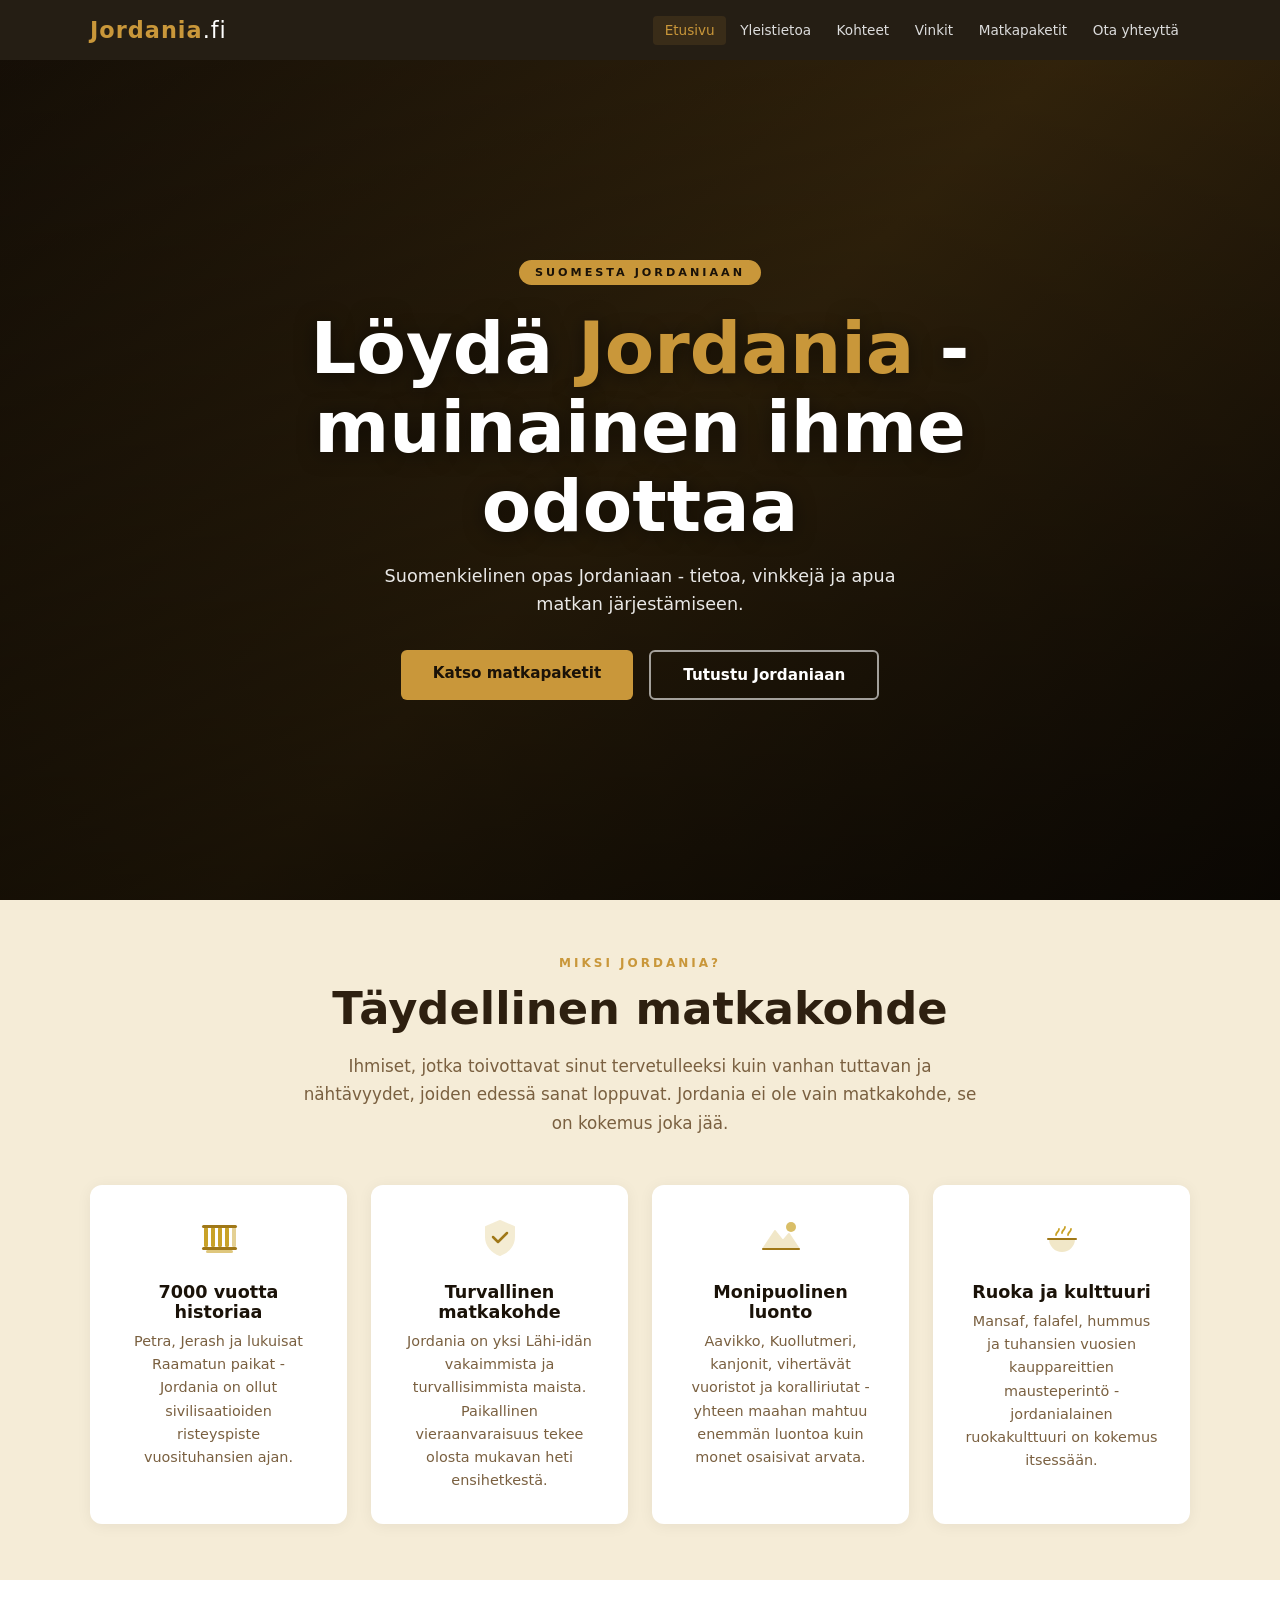
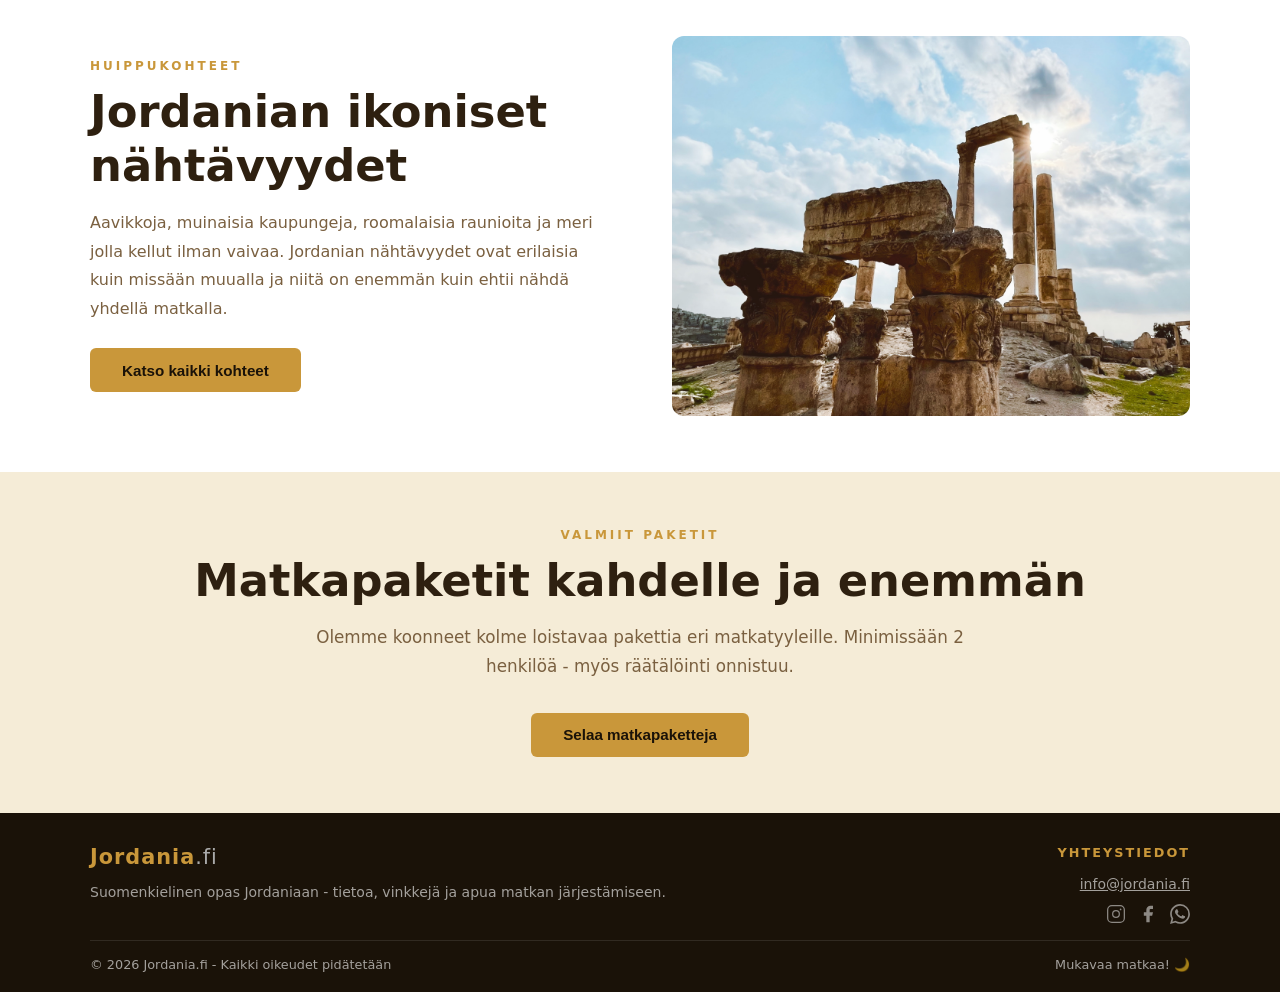
==== index.html @ e3685198 "Update site: add Signature package, adjust styles" ====
<!DOCTYPE html>
<html lang="fi">
<head>
<meta charset="UTF-8"/>
<meta name="viewport" content="width=device-width,initial-scale=1.0"/>
<title>Jordania.fi - Löydä Jordania</title>
<link rel="stylesheet" href="styles.css"/>
</head>
<body>

<!-- NAV -->
<nav>
  <div class="nav-inner">
    <a href="index.html" class="logo">Jordania<span>.fi</span></a>
    <ul class="nav-links">
      <li><a href="index.html" id="nav-home" class="active">Etusivu</a></li>
      <li><a href="yleistietoa.html" id="nav-info">Yleistietoa</a></li>
      <li><a href="kohteet.html" id="nav-places">Kohteet</a></li>
      <li><a href="vinkit.html" id="nav-tips">Vinkit</a></li>
      <li><a href="paketit.html" id="nav-packages">Matkapaketit</a></li>
      <li><a href="yhteystiedot.html" id="nav-contact">Ota yhteyttä</a></li>
    </ul>
    <div class="hamburger" onclick="toggleMenu()" id="hamburger">
      <span></span><span></span><span></span>
    </div>
  </div>
</nav>
<div class="mobile-menu" id="mobileMenu">
  <a href="index.html">🏠 Etusivu</a>
  <a href="yleistietoa.html">🌍 Yleistietoa</a>
  <a href="kohteet.html">📍 Kohteet</a>
  <a href="vinkit.html">💡 Vinkit</a>
  <a href="paketit.html">🧳 Matkapaketit</a>
  <a href="yhteystiedot.html">✉️ Ota yhteyttä</a>
</div>

<!-- ===================== HOME PAGE ===================== -->
<div class="page active" id="page-home">
  <!-- Hero -->
  <div class="hero">
    <video autoplay muted loop playsinline class="hero-media" style="object-fit:cover" oncanplay="this.playbackRate=0.8">
      <source src="video/video.mov" type="video/mp4">
    </video>
    <div class="hero-overlay"></div>
    <div class="hero-content">
      <div class="hero-badge">Suomesta Jordaniaan</div>
      <h1>Löydä <em>Jordania</em> -<br/>muinainen ihme odottaa</h1>
      <p>Suomenkielinen opas Jordaniaan - tietoa, vinkkejä ja apua matkan järjestämiseen.</p>
      <div class="hero-btns">
        <a href="paketit.html" class="btn btn-gold">Katso matkapaketit</a>
        <a href="yleistietoa.html" class="btn btn-outline">Tutustu Jordaniaan</a>
      </div>
    </div>
  </div>

  <!-- Highlights -->
  <section class="highlights">
    <div class="container text-center">
      <div class="section-label">Miksi Jordania?</div>
      <h2 class="section-title">Täydellinen matkakohde</h2>
      <p class="section-sub">Ihmiset, jotka toivottavat sinut tervetulleeksi kuin vanhan tuttavan ja nähtävyydet, joiden edessä sanat loppuvat. Jordania ei ole vain matkakohde, se on kokemus joka jää.</p>
      <div class="hl-grid">
        <div class="hl-card">
          <div class="hl-icon">
            <svg width="40" height="40" viewBox="0 0 40 40" fill="none" xmlns="http://www.w3.org/2000/svg">
              <!-- Columns/temple -->
              <rect x="5" y="10" width="4" height="20" rx="1.5" fill="#c9a227"/>
              <rect x="12" y="10" width="4" height="20" rx="1.5" fill="#c9a227"/>
              <rect x="19" y="10" width="4" height="20" rx="1.5" fill="#c9a227"/>
              <rect x="26" y="10" width="4" height="20" rx="1.5" fill="#c9a227"/>
              <rect x="33" y="10" width="4" height="20" rx="1.5" fill="#c9a227" opacity="0.5"/>
              <rect x="3" y="8" width="35" height="3" rx="1.5" fill="#a07818"/>
              <rect x="3" y="30" width="35" height="3" rx="1.5" fill="#a07818"/>
              <rect x="7" y="33" width="27" height="3" rx="1.5" fill="#c9a227" opacity="0.6"/>
            </svg>
          </div>
          <h3>7000 vuotta historiaa</h3>
          <p>Petra, Jerash ja lukuisat Raamatun paikat - Jordania on ollut sivilisaatioiden risteyspiste vuosituhansien ajan.</p>
        </div>
        <div class="hl-card">
          <div class="hl-icon">
            <svg width="40" height="40" viewBox="0 0 40 40" fill="none" xmlns="http://www.w3.org/2000/svg">
              <!-- Shield -->
              <path d="M20 4L6 10v10c0 8.5 6 15.5 14 18 8-2.5 14-9.5 14-18V10L20 4z" fill="#c9a227" opacity="0.2" stroke="#c9a227" stroke-width="2" stroke-linejoin="round"/>
              <path d="M13 20l5 5 9-9" stroke="#a07818" stroke-width="2.5" stroke-linecap="round" stroke-linejoin="round"/>
            </svg>
          </div>
          <h3>Turvallinen matkakohde</h3>
          <p>Jordania on yksi Lähi-idän vakaimmista ja turvallisimmista maista. Paikallinen vieraanvaraisuus tekee olosta mukavan heti ensihetkestä.</p>
        </div>
        <div class="hl-card">
          <div class="hl-icon">
            <svg width="40" height="40" viewBox="0 0 40 40" fill="none" xmlns="http://www.w3.org/2000/svg">
              <!-- Mountain + sun -->
              <circle cx="30" cy="10" r="5" fill="#c9a227" opacity="0.7"/>
              <path d="M2 32L14 14l8 10 6-7 10 15H2z" fill="#c9a227" opacity="0.25" stroke="#c9a227" stroke-width="2" stroke-linejoin="round"/>
              <path d="M2 32h36" stroke="#a07818" stroke-width="2" stroke-linecap="round"/>
            </svg>
          </div>
          <h3>Monipuolinen luonto</h3>
          <p>Aavikko, Kuollutmeri, kanjonit, vihertävät vuoristot ja koralliriutat - yhteen maahan mahtuu enemmän luontoa kuin monet osaisivat arvata.</p>
        </div>
        <div class="hl-card">
          <div class="hl-icon">
            <svg width="40" height="40" viewBox="0 0 40 40" fill="none" xmlns="http://www.w3.org/2000/svg">
              <!-- Bowl with steam -->
              <path d="M8 22c0 6.6 5.4 12 12 12s12-5.4 12-12H8z" fill="#c9a227" opacity="0.25" stroke="#c9a227" stroke-width="2"/>
              <path d="M6 22h28" stroke="#a07818" stroke-width="2" stroke-linecap="round"/>
              <path d="M14 18c0-3 3-3 3-6" stroke="#c9a227" stroke-width="1.8" stroke-linecap="round"/>
              <path d="M20 16c0-3 3-3 3-6" stroke="#c9a227" stroke-width="1.8" stroke-linecap="round"/>
              <path d="M26 18c0-3 3-3 3-6" stroke="#c9a227" stroke-width="1.8" stroke-linecap="round"/>
            </svg>
          </div>
          <h3>Ruoka ja kulttuuri</h3>
          <p>Mansaf, falafel, hummus ja tuhansien vuosien kauppareittien mausteperintö - jordanialainen ruokakulttuuri on kokemus itsessään.</p>
        </div>
      </div>
    </div>
  </section>

  <!-- Teaser: Places -->
  <section>
    <div class="container">
      <div style="display:grid;grid-template-columns:1fr 1fr;gap:4rem;align-items:center">
        <div>
          <div class="section-label">Huippukohteet</div>
          <h2 class="section-title">Jordanian ikoniset nähtävyydet</h2>
          <p style="color:var(--muted);line-height:1.8;margin-bottom:1.5rem">Aavikkoja, muinaisia kaupungeja, roomalaisia raunioita ja meri jolla kellut ilman vaivaa. Jordanian nähtävyydet ovat erilaisia kuin missään muualla ja niitä on enemmän kuin ehtii nähdä yhdellä matkalla.</p>
          <button class="btn btn-gold" onclick="showPage('places')">Katso kaikki kohteet</button>
        </div>
        <img src="images/index/citadel.jpg" alt="Ammanin Sitadelli" style="width:100%;height:380px;object-fit:cover;border-radius:12px">
      </div>
    </div>
  </section>

  <!-- Teaser: Packages -->
  <section style="background:var(--sand)">
    <div class="container text-center">
      <div class="section-label">Valmiit paketit</div>
      <h2 class="section-title">Matkapaketit kahdelle ja enemmän</h2>
      <p class="section-sub">Olemme koonneet kolme loistavaa pakettia eri matkatyyleille. Minimissään 2 henkilöä - myös räätälöinti onnistuu.</p>
      <div style="margin-top:2rem">
        <button class="btn btn-gold" onclick="showPage('packages')">Selaa matkapaketteja</button>
      </div>
    </div>
  </section>

  <!-- Footer -->
  <footer>
    <div class="footer-inner">
      <div class="footer-brand">
        <span class="logo">Jordania<span style="color:#aaa;font-weight:300">.fi</span></span>
        <p>Suomenkielinen opas Jordaniaan - tietoa, vinkkejä ja apua matkan järjestämiseen.</p>
      </div>
      <div class="footer-col footer-col--right">
        <h4>Yhteystiedot</h4>
        <a href="mailto:info@jordania.fi" class="footer-email">info@jordania.fi</a>
        <div class="footer-social">
          <a href="#" aria-label="Instagram" class="social-icon"><svg xmlns="http://www.w3.org/2000/svg" viewBox="0 0 24 24" fill="none" stroke="currentColor" stroke-width="1.5" stroke-linecap="round" stroke-linejoin="round" width="20" height="20"><rect x="2" y="2" width="20" height="20" rx="5"/><circle cx="12" cy="12" r="4"/><circle cx="17.5" cy="6.5" r="1" fill="currentColor" stroke="none"/></svg></a>
          <a href="#" aria-label="Facebook" class="social-icon"><svg xmlns="http://www.w3.org/2000/svg" viewBox="0 0 24 24" fill="currentColor" width="20" height="20"><path d="M18 2h-3a5 5 0 0 0-5 5v3H7v4h3v8h4v-8h3l1-4h-4V7a1 1 0 0 1 1-1h3z"/></svg></a>
          <a href="#" aria-label="WhatsApp" class="social-icon"><svg xmlns="http://www.w3.org/2000/svg" viewBox="0 0 24 24" fill="currentColor" width="20" height="20"><path d="M17.472 14.382c-.297-.149-1.758-.867-2.03-.967-.273-.099-.471-.148-.67.15-.197.297-.767.966-.94 1.164-.173.199-.347.223-.644.075-.297-.15-1.255-.463-2.39-1.475-.883-.788-1.48-1.761-1.653-2.059-.173-.297-.018-.458.13-.606.134-.133.298-.347.446-.52.149-.174.198-.298.298-.497.099-.198.05-.371-.025-.52-.075-.149-.669-1.612-.916-2.207-.242-.579-.487-.5-.669-.51-.173-.008-.371-.01-.57-.01-.198 0-.52.074-.792.372-.272.297-1.04 1.016-1.04 2.479 0 1.462 1.065 2.875 1.213 3.074.149.198 2.096 3.2 5.077 4.487.709.306 1.262.489 1.694.625.712.227 1.36.195 1.871.118.571-.085 1.758-.719 2.006-1.413.248-.694.248-1.289.173-1.413-.074-.124-.272-.198-.57-.347m-5.421 7.403h-.004a9.87 9.87 0 0 1-5.031-1.378l-.361-.214-3.741.982.998-3.648-.235-.374a9.86 9.86 0 0 1-1.51-5.26c.001-5.45 4.436-9.884 9.888-9.884 2.64 0 5.122 1.03 6.988 2.898a9.825 9.825 0 0 1 2.893 6.994c-.003 5.45-4.437 9.884-9.885 9.884m8.413-18.297A11.815 11.815 0 0 0 12.05 0C5.495 0 .16 5.335.157 11.892c0 2.096.547 4.142 1.588 5.945L.057 24l6.305-1.654a11.882 11.882 0 0 0 5.683 1.448h.005c6.554 0 11.89-5.335 11.893-11.893a11.821 11.821 0 0 0-3.48-8.413z"/></svg></a>
        </div>
      </div>
    </div>
    <div class="footer-bottom">
      <p>© 2026 Jordania.fi - Kaikki oikeudet pidätetään</p>
      <p>Mukavaa matkaa! 🌙</p>
    </div>
  </footer>
</div>

<!-- ===================== INFO PAGE ===================== -->
<div class="page" id="page-info">
  <div class="page-banner">
    <div>
      <div class="section-label" style="text-align:center;margin-bottom:0.5rem">Tutustu</div>
      <h1>Yleistietoa Jordaniasta</h1>
      <p>Kaikki mitä sinun tulee tietää ennen matkaa</p>
    </div>
  </div>
  <section>
    <div class="container">
      <div class="info-grid">
        <div class="photo-ph info-helmi" data-label="Kuva · Amman panorama · 600×400px" style="height:360px"></div>
        <div class="info-text">
          <h2>Jordania - Lähi-idän helmi</h2>
          <p>Jordania sijaitsee Lähi-idässä, Välimeren, Arabianmeren ja Punaisenmeren risteyksessä. Naapurimaat ovat Palestiina, Syyria, Irak ja Saudi-Arabia. Pinta-ala on noin 89 000 km² - hieman pienempi kuin Suomi.</p>
          <p>Maa on yksi alueen vakaimmista ja turvallisimmista maista. Jordanialaiset ovat tunnettuja lämpimästä vieraanvaraisuudestaan - "Ahlan wa Sahlan" (tervetuloa) kuuluu joka käänteessä.</p>
          <p>Virallinen kieli on arabia, mutta englanti on laajasti puhuttu matkailukohteissa. Valuutta on Jordanian dinaari (JOD), joka on yksi alueen vahvimmista valuutoista.</p>
        </div>
      </div>
      <div class="info-grid reverse" style="margin-top:4rem">
        <div class="info-text">
          <h2>Ilmasto ja paras matkustusaika</h2>
          <p>Jordanian ilmasto vaihtelee alueittain. Ammanissa ja pohjoisessa on neljä vuodenaikaa - kesät ovat kuumia (30-38°C) ja talvet viileitä, sateistakin. Wadi Rumissa voi olla yöpakkasta talvella.</p>
          <p><strong>Paras aika vierailla:</strong> Maaliskuu-toukokuu ja syyskuu-marraskuu. Sää on miellyttävä, noin 20-28 astetta. Huhtikuussa Petra on kauneimmillaan.</p>
          <p>Ramadan-kuukauden aikana kannattaa huomioida, että osa ravintoloista voi olla suljettuna päivisin. Toisaalta ilmapiiri on erityislaatuinen.</p>
        </div>
        <div class="photo-ph info-säätö" data-label="Kuva · Wadi Rum auringonlasku · 600×400px" style="height:360px"></div>
      </div>

      <!-- Facts -->
      <div style="margin-top:4rem">
        <div class="section-label">Perustiedot</div>
        <h2 class="section-title">Jordania numeroina</h2>
        <div class="fact-grid">
          <div class="fact-card"><div class="label">Pääkaupunki</div><div class="value">Amman</div></div>
          <div class="fact-card"><div class="label">Väestö</div><div class="value">~11 miljoonaa</div></div>
          <div class="fact-card"><div class="label">Kieli</div><div class="value">Arabia (englanti laajasti)</div></div>
          <div class="fact-card"><div class="label">Valuutta</div><div class="value">Jordanian dinaari (JOD)</div></div>
          <div class="fact-card"><div class="label">Aikaero Suomeen</div><div class="value">+1 h (kesällä sama)</div></div>
          <div class="fact-card"><div class="label">Uskonto</div><div class="value">Islam (sunni, 97%)</div></div>
          <div class="fact-card"><div class="label">Sähköpistoke</div><div class="value">Tyyppi B/C/D/G · 230V</div></div>
          <div class="fact-card"><div class="label">Viisumi</div><div class="value">Hankittavissa rajalla / e-visa</div></div>
        </div>
      </div>

      <!-- Video placeholder -->
      <div style="margin-top:4rem;background:linear-gradient(135deg,#e8d5b0,#c9b080);border-radius:16px;height:400px;display:flex;align-items:center;justify-content:center;flex-direction:column;gap:1rem">
        <div style="font-size:4rem;opacity:0.4">▶️</div>
        <p style="color:rgba(100,70,20,0.5);font-size:0.8rem;letter-spacing:2px;text-transform:uppercase;font-weight:600">Video · Jordanian esittelyvideo · 16:9 · Suositus: YouTube-upotus</p>
      </div>
    </div>
  </section>
  <footer>
    <div class="footer-inner">
      <div class="footer-brand">
        <span class="logo">Jordania<span style="color:#aaa;font-weight:300">.fi</span></span>
        <p>Suomenkielinen opas Jordaniaan - tietoa, vinkkejä ja apua matkan järjestämiseen.</p>
      </div>
      <div class="footer-col footer-col--right">
        <h4>Yhteystiedot</h4>
        <a href="mailto:info@jordania.fi" class="footer-email">info@jordania.fi</a>
        <div class="footer-social">
          <a href="#" aria-label="Instagram" class="social-icon"><svg xmlns="http://www.w3.org/2000/svg" viewBox="0 0 24 24" fill="none" stroke="currentColor" stroke-width="1.5" stroke-linecap="round" stroke-linejoin="round" width="20" height="20"><rect x="2" y="2" width="20" height="20" rx="5"/><circle cx="12" cy="12" r="4"/><circle cx="17.5" cy="6.5" r="1" fill="currentColor" stroke="none"/></svg></a>
          <a href="#" aria-label="Facebook" class="social-icon"><svg xmlns="http://www.w3.org/2000/svg" viewBox="0 0 24 24" fill="currentColor" width="20" height="20"><path d="M18 2h-3a5 5 0 0 0-5 5v3H7v4h3v8h4v-8h3l1-4h-4V7a1 1 0 0 1 1-1h3z"/></svg></a>
          <a href="#" aria-label="WhatsApp" class="social-icon"><svg xmlns="http://www.w3.org/2000/svg" viewBox="0 0 24 24" fill="currentColor" width="20" height="20"><path d="M17.472 14.382c-.297-.149-1.758-.867-2.03-.967-.273-.099-.471-.148-.67.15-.197.297-.767.966-.94 1.164-.173.199-.347.223-.644.075-.297-.15-1.255-.463-2.39-1.475-.883-.788-1.48-1.761-1.653-2.059-.173-.297-.018-.458.13-.606.134-.133.298-.347.446-.52.149-.174.198-.298.298-.497.099-.198.05-.371-.025-.52-.075-.149-.669-1.612-.916-2.207-.242-.579-.487-.5-.669-.51-.173-.008-.371-.01-.57-.01-.198 0-.52.074-.792.372-.272.297-1.04 1.016-1.04 2.479 0 1.462 1.065 2.875 1.213 3.074.149.198 2.096 3.2 5.077 4.487.709.306 1.262.489 1.694.625.712.227 1.36.195 1.871.118.571-.085 1.758-.719 2.006-1.413.248-.694.248-1.289.173-1.413-.074-.124-.272-.198-.57-.347m-5.421 7.403h-.004a9.87 9.87 0 0 1-5.031-1.378l-.361-.214-3.741.982.998-3.648-.235-.374a9.86 9.86 0 0 1-1.51-5.26c.001-5.45 4.436-9.884 9.888-9.884 2.64 0 5.122 1.03 6.988 2.898a9.825 9.825 0 0 1 2.893 6.994c-.003 5.45-4.437 9.884-9.885 9.884m8.413-18.297A11.815 11.815 0 0 0 12.05 0C5.495 0 .16 5.335.157 11.892c0 2.096.547 4.142 1.588 5.945L.057 24l6.305-1.654a11.882 11.882 0 0 0 5.683 1.448h.005c6.554 0 11.89-5.335 11.893-11.893a11.821 11.821 0 0 0-3.48-8.413z"/></svg></a>
        </div>
      </div>
    </div>
    <div class="footer-bottom">
      <p>© 2026 Jordania.fi - Kaikki oikeudet pidätetään</p>
      <p>Mukavaa matkaa! 🌙</p>
    </div>
  </footer>
</div>

<!-- ===================== PLACES PAGE ===================== -->
<div class="page" id="page-places">
  <div class="page-banner">
    <div>
      <div class="section-label" style="text-align:center;margin-bottom:0.5rem">Nähtävyydet</div>
      <h1>Jordanian kuuluisimmat kohteet</h1>
      <p>Paikat, jotka on koettava omin silmin</p>
    </div>
  </div>
  <section>
    <div class="container">
      <p style="color:var(--muted);line-height:1.8;margin-bottom:2.5rem;max-width:720px">Tässä on muutamia niistä monista Jordanian upeista paikoista.</p>
      <div class="places-grid">

        <div class="place-card">
          <div class="place-img">
            <img src="images/kohteet/treasury.jpg" alt="Petra Treasury" style="width:100%;height:100%;object-fit:cover">
            <span class="place-tag">UNESCO</span>
          </div>
          <div class="place-body">
            <h3>Petra - Ruusunpunainen kaupunki</h3>
            <p>Yksi maailman seitsemästä uudesta ihmeestä. Nabatealaisten vuoristosta kallioon hakattu kaupunki on Jordanian kruununjalokivi. Treasury (Al-Khazneh) on unohtumaton näky.</p>
          </div>
        </div>

        <div class="place-card">
          <div class="place-img">
            <img src="images/dead-sea.jpg" alt="Kuollutmeri" style="width:100%;height:100%;object-fit:cover">
            <span class="place-tag">Luonto</span>
          </div>
          <div class="place-body">
            <h3>Kuollutmeri - Maan syvin piste</h3>
            <p>430 metriä merenpinnan alapuolella - maailman alin piste. Suolapitoisuus on kymmenkertainen valtamereen verrattuna, joten kelluminen on pakollinen kokemus!</p>
          </div>
        </div>

        <div class="place-card">
          <div class="place-img">
            <img src="images/wadi-rum.jpg" alt="Wadi Rum" style="width:100%;height:100%;object-fit:cover">
            <span class="place-tag">Luonto</span>
          </div>
          <div class="place-body">
            <h3>Wadi Rum - Kuun laakso</h3>
            <p>Hiljaisuus, punainen hiekka ja kalliot jotka tuntuvat maailman reunalta. Wadi Rum on paikka jossa aika pysähtyy. Päivällä aavik­koon jeepilla tai kamelin selässä, yöksi beduiinileirille tähtitaivaan alle.</p>
          </div>
        </div>

        <div class="place-card">
          <div class="place-img">
            <img src="images/jerash.jpg" alt="Jerash" style="width:100%;height:100%;object-fit:cover">
            <span class="place-tag">Historia</span>
          </div>
          <div class="place-body">
            <h3>Jerash - Roomalainen kaupunki</h3>
            <p>Valtavat pylväskadut, amfiteatteri ja riemukaaret vievät ajatukset 2000 vuotta taaksepäin. Yksi maailman parhaiten säilyneistä roomalaiskaupungeista Italian ulkopuolella - ja silti monelle täysin tuntematon.</p>
          </div>
        </div>

        <div class="place-card">
          <div class="place-img">
            <img src="images/wadi-mujib2.jpg" alt="Wadi Mujib" style="width:100%;height:100%;object-fit:cover">
            <span class="place-tag">Seikkailu</span>
          </div>
          <div class="place-body">
            <h3>Wadi Mujib - Jordanian Grand Canyon</h3>
            <p>Maailman alin luonnonsuojelualue. Syvien kanjonien läpi virtaavat joet ja vesiputoukset tekevät Wadi Mujibista unohtumattoman kohteen vaeltajille ja seikkailunhaluisille.</p>
          </div>
        </div>

        <div class="place-card">
          <div class="place-img">
            <img src="images/amman.jpg" alt="Amman" style="width:100%;height:100%;object-fit:cover">
            <span class="place-tag">Kaupunki</span>
          </div>
          <div class="place-body">
            <h3>Amman - Moderni pääkaupunki</h3>
            <p>19 kukkulalle rakennettu elävä metropoli yhdistää muinaisen ja modernin. Sitadelli, roomalainen teatteri ja Rainbow Street ovat must-see -kohteita.</p>
          </div>
        </div>

        <div class="place-card">
          <div class="place-img">
            <div class="photo-ph" data-label="Mount Nebo · 600×440px" style="height:100%;border-radius:0"></div>
            <span class="place-tag">Pyhä paikka</span>
          </div>
          <div class="place-body">
            <h3>Vuori Nebo</h3>
            <p>Raamatun mukaan Mooses näki Luvatun maan tältä vuorelta. Huikeita näkymiä Palestiinan suuntaan, Jordanjoelle ja kirkkaina päivinä jopa Jerusalemiin.</p>
          </div>
        </div>

        <div class="place-card">
          <div class="place-img">
            <div class="photo-ph" data-label="Karak Castle · 600×440px" style="height:100%;border-radius:0"></div>
            <span class="place-tag">Historia</span>
          </div>
          <div class="place-body">
            <h3>Karakin linna - Ristiretkeläisten linnoitus</h3>
            <p>1100-luvulla rakennettu massiivinen ristiretkeläisten linna hallitsee Jordanian ylätasankoa. Historianystävälle ehdoton vierailu jykevän arkkitehtuurin ja huikeiden näkymien äärellä.</p>
          </div>
        </div>

        <div class="place-card">
          <div class="place-img">
            <img src="images/aqaba.jpg" alt="Aqaba" style="width:100%;height:100%;object-fit:cover">
            <span class="place-tag">Rantaloma</span>
          </div>
          <div class="place-body">
            <h3>Aqaba - Punainenmeri</h3>
            <p>Jordanian ainoa merikaupunki tarjoaa upean snorklauksen ja sukelluksen koralliriutoilla. Maailmanluokan vedenalainen elämä läpi vuoden.</p>
          </div>
        </div>

        <div class="place-card">
          <div class="place-img">
            <div class="photo-ph" data-label="Ajloun · 600×440px" style="height:100%;border-radius:0"></div>
            <span class="place-tag">Historia</span>
          </div>
          <div class="place-body">
            <h3>Ajlounin linna - Arabialainen linnoitus</h3>
            <p>1100-luvun arabialainen linna vihreällä mäenharjulla pohjois-Jordaniassa. Rakennettu puolustamaan ristiretkeläisiltä - nykyään tarjoaa upeat näkymät ympäröiviin laaksoihin ja mäntymetsiin.</p>
          </div>
        </div>

        <div class="place-card">
          <div class="place-img">
            <div class="photo-ph" data-label="Madaba · 600×440px" style="height:100%;border-radius:0"></div>
            <span class="place-tag">Kulttuuri</span>
          </div>
          <div class="place-body">
            <h3>Madaba - Mosaiikkikaupunki</h3>
            <p>Bysanttilainen kaupunki, joka tunnetaan upeista lattiamosaikeistaan. Pyhän Yrjön kirkossa on kuuluisa 6. vuosisadan mosaiikkikartta Pyhästä maasta.</p>
          </div>
        </div>

      </div>
  </section>
  <footer>
    <div class="footer-inner">
      <div class="footer-brand">
        <span class="logo">Jordania<span style="color:#aaa;font-weight:300">.fi</span></span>
        <p>Suomenkielinen opas Jordaniaan - tietoa, vinkkejä ja apua matkan järjestämiseen.</p>
      </div>
      <div class="footer-col footer-col--right">
        <h4>Yhteystiedot</h4>
        <a href="mailto:info@jordania.fi" class="footer-email">info@jordania.fi</a>
        <div class="footer-social">
          <a href="#" aria-label="Instagram" class="social-icon"><svg xmlns="http://www.w3.org/2000/svg" viewBox="0 0 24 24" fill="none" stroke="currentColor" stroke-width="1.5" stroke-linecap="round" stroke-linejoin="round" width="20" height="20"><rect x="2" y="2" width="20" height="20" rx="5"/><circle cx="12" cy="12" r="4"/><circle cx="17.5" cy="6.5" r="1" fill="currentColor" stroke="none"/></svg></a>
          <a href="#" aria-label="Facebook" class="social-icon"><svg xmlns="http://www.w3.org/2000/svg" viewBox="0 0 24 24" fill="currentColor" width="20" height="20"><path d="M18 2h-3a5 5 0 0 0-5 5v3H7v4h3v8h4v-8h3l1-4h-4V7a1 1 0 0 1 1-1h3z"/></svg></a>
          <a href="#" aria-label="WhatsApp" class="social-icon"><svg xmlns="http://www.w3.org/2000/svg" viewBox="0 0 24 24" fill="currentColor" width="20" height="20"><path d="M17.472 14.382c-.297-.149-1.758-.867-2.03-.967-.273-.099-.471-.148-.67.15-.197.297-.767.966-.94 1.164-.173.199-.347.223-.644.075-.297-.15-1.255-.463-2.39-1.475-.883-.788-1.48-1.761-1.653-2.059-.173-.297-.018-.458.13-.606.134-.133.298-.347.446-.52.149-.174.198-.298.298-.497.099-.198.05-.371-.025-.52-.075-.149-.669-1.612-.916-2.207-.242-.579-.487-.5-.669-.51-.173-.008-.371-.01-.57-.01-.198 0-.52.074-.792.372-.272.297-1.04 1.016-1.04 2.479 0 1.462 1.065 2.875 1.213 3.074.149.198 2.096 3.2 5.077 4.487.709.306 1.262.489 1.694.625.712.227 1.36.195 1.871.118.571-.085 1.758-.719 2.006-1.413.248-.694.248-1.289.173-1.413-.074-.124-.272-.198-.57-.347m-5.421 7.403h-.004a9.87 9.87 0 0 1-5.031-1.378l-.361-.214-3.741.982.998-3.648-.235-.374a9.86 9.86 0 0 1-1.51-5.26c.001-5.45 4.436-9.884 9.888-9.884 2.64 0 5.122 1.03 6.988 2.898a9.825 9.825 0 0 1 2.893 6.994c-.003 5.45-4.437 9.884-9.885 9.884m8.413-18.297A11.815 11.815 0 0 0 12.05 0C5.495 0 .16 5.335.157 11.892c0 2.096.547 4.142 1.588 5.945L.057 24l6.305-1.654a11.882 11.882 0 0 0 5.683 1.448h.005c6.554 0 11.89-5.335 11.893-11.893a11.821 11.821 0 0 0-3.48-8.413z"/></svg></a>
        </div>
      </div>
    </div>
    <div class="footer-bottom">
      <p>© 2026 Jordania.fi - Kaikki oikeudet pidätetään</p>
      <p>Mukavaa matkaa! 🌙</p>
    </div>
  </footer>
</div>

<!-- ===================== TIPS PAGE ===================== -->
<div class="page" id="page-tips">
  <div class="page-banner">
    <div>
      <div class="section-label" style="text-align:center;margin-bottom:0.5rem">Käytännön neuvoja</div>
      <h1>Matkailuvinkit Jordaniaan</h1>
      <p>Tärkeimmät asiat ennen lähtöä ja perillä</p>
    </div>
  </div>
  <section class="tips-bg">
    <div class="container">
      <div class="tips-grid">
        <div class="tip-card">
          <div class="tip-icon">📋</div>
          <h3>Viisumi</h3>
          <p>Suomalaiset tarvitsevat viisumin Jordaniaan. Sen voi hankkia rajalla (saapuessa Queen Alia -lentokentälle) tai ennakkoon e-visana. Jordan Pass sisältää viisumin ja Petran pääsylipun - erittäin suositeltava.</p>
        </div>
        <div class="tip-card">
          <div class="tip-icon">💊</div>
          <h3>Terveys</h3>
          <p>Erityisiä rokotusvaatimuksia ei ole. Hyvä käsihygienia, pullovedet ja aurinkosuoja ovat tärkeitä. Matkavakuutus on ehdoton. Yksityinen terveydenhuolto on laadukasta suurissa kaupungeissa.</p>
        </div>
        <div class="tip-card">
          <div class="tip-icon">👗</div>
          <h3>Pukeutuminen</h3>
          <p>Jordania on suhteellisen liberaali arabiyhteiskunta. Hartiat ja polvet kannattaa peittää uskonnollisissa kohteissa. Petra vaatii mukavat kengät - kävelyä on paljon! Wadi Rumissa yöt voivat olla viileitä.</p>
        </div>
        <div class="tip-card">
          <div class="tip-icon">💰</div>
          <h3>Raha ja hintataso</h3>
          <p>Jordanian dinaari (JOD) on vahva valuutta. 1 JOD ≈ 1,4 EUR. Käteinen on hyödyllinen pienissä paikoissa, kortti toimii hotelleissa ja isoissa ravintoloissa. Tinkiminen on yleistä torilla.</p>
        </div>
        <div class="tip-card">
          <div class="tip-icon">🚗</div>
          <h3>Liikkuminen</h3>
          <p>Matkapakettimme sisältävät kuljetukset. Jos matkustat itsenäisesti, yksityinen kuljettaja on kätevä tapa. Taksi on edullista - sovi hinta etukäteen tai vaadi mittari. Uber toimii Ammanissa.</p>
        </div>
        <div class="tip-card">
          <div class="tip-icon">🍽️</div>
          <h3>Ruoka</h3>
          <p>Jordanialainen ruoka on upeaa! Mansaf (kansallisruoka, karitsa jogurttikastikkeessa), falafel, hummus ja mezze-levitykset ovat pakollisia. Ruoka on yleensä turvallista - suosi kuumaa ruokaa ja kuorittavia hedelmiä.</p>
        </div>
        <div class="tip-card">
          <div class="tip-icon">📱</div>
          <h3>Yhteydet</h3>
          <p>EU-roaming voi olla kallis. Paikallinen SIM-kortti (Zain, Orange) on edullinen ja toimii hyvin. Wi-Fi on saatavilla hotelleissa ja ravintoloissa. Lataa offline-kartat Maps.me tai Google Maps -sovellukseen.</p>
        </div>
        <div class="tip-card">
          <div class="tip-icon">🤝</div>
          <h3>Kulttuuri ja tavat</h3>
          <p>Jordanialaiset ovat erittäin vieraanvaraisia. Monet kutsuvat teelle - kannattaa hyväksyä! Vasen käsi on epäpuhdas kulttuurissa, käytä oikeaa ruokailussa. Valojen valokuvaaminen: kysy lupa henkilöiltä.</p>
        </div>
        <div class="tip-card">
          <div class="tip-icon">⏰</div>
          <h3>Paras matkustusaika</h3>
          <p>Kevät (maaliskuu-toukokuu) ja syksy (syyskuu-marraskuu) ovat parhaat ajat. Kesä on todella kuuma (38-42°C), mutta rannikolla Aqabassa on mukavaa. Talvi on viileä mutta rauhallinen ja edullinen.</p>
        </div>
      </div>
    </div>
  </section>
  <footer>
    <div class="footer-inner">
      <div class="footer-brand">
        <span class="logo">Jordania<span style="color:#aaa;font-weight:300">.fi</span></span>
        <p>Suomenkielinen opas Jordaniaan - tietoa, vinkkejä ja apua matkan järjestämiseen.</p>
      </div>
      <div class="footer-col footer-col--right">
        <h4>Yhteystiedot</h4>
        <a href="mailto:info@jordania.fi" class="footer-email">info@jordania.fi</a>
        <div class="footer-social">
          <a href="#" aria-label="Instagram" class="social-icon"><svg xmlns="http://www.w3.org/2000/svg" viewBox="0 0 24 24" fill="none" stroke="currentColor" stroke-width="1.5" stroke-linecap="round" stroke-linejoin="round" width="20" height="20"><rect x="2" y="2" width="20" height="20" rx="5"/><circle cx="12" cy="12" r="4"/><circle cx="17.5" cy="6.5" r="1" fill="currentColor" stroke="none"/></svg></a>
          <a href="#" aria-label="Facebook" class="social-icon"><svg xmlns="http://www.w3.org/2000/svg" viewBox="0 0 24 24" fill="currentColor" width="20" height="20"><path d="M18 2h-3a5 5 0 0 0-5 5v3H7v4h3v8h4v-8h3l1-4h-4V7a1 1 0 0 1 1-1h3z"/></svg></a>
          <a href="#" aria-label="WhatsApp" class="social-icon"><svg xmlns="http://www.w3.org/2000/svg" viewBox="0 0 24 24" fill="currentColor" width="20" height="20"><path d="M17.472 14.382c-.297-.149-1.758-.867-2.03-.967-.273-.099-.471-.148-.67.15-.197.297-.767.966-.94 1.164-.173.199-.347.223-.644.075-.297-.15-1.255-.463-2.39-1.475-.883-.788-1.48-1.761-1.653-2.059-.173-.297-.018-.458.13-.606.134-.133.298-.347.446-.52.149-.174.198-.298.298-.497.099-.198.05-.371-.025-.52-.075-.149-.669-1.612-.916-2.207-.242-.579-.487-.5-.669-.51-.173-.008-.371-.01-.57-.01-.198 0-.52.074-.792.372-.272.297-1.04 1.016-1.04 2.479 0 1.462 1.065 2.875 1.213 3.074.149.198 2.096 3.2 5.077 4.487.709.306 1.262.489 1.694.625.712.227 1.36.195 1.871.118.571-.085 1.758-.719 2.006-1.413.248-.694.248-1.289.173-1.413-.074-.124-.272-.198-.57-.347m-5.421 7.403h-.004a9.87 9.87 0 0 1-5.031-1.378l-.361-.214-3.741.982.998-3.648-.235-.374a9.86 9.86 0 0 1-1.51-5.26c.001-5.45 4.436-9.884 9.888-9.884 2.64 0 5.122 1.03 6.988 2.898a9.825 9.825 0 0 1 2.893 6.994c-.003 5.45-4.437 9.884-9.885 9.884m8.413-18.297A11.815 11.815 0 0 0 12.05 0C5.495 0 .16 5.335.157 11.892c0 2.096.547 4.142 1.588 5.945L.057 24l6.305-1.654a11.882 11.882 0 0 0 5.683 1.448h.005c6.554 0 11.89-5.335 11.893-11.893a11.821 11.821 0 0 0-3.48-8.413z"/></svg></a>
        </div>
      </div>
    </div>
    <div class="footer-bottom">
      <p>© 2026 Jordania.fi - Kaikki oikeudet pidätetään</p>
      <p>Mukavaa matkaa! 🌙</p>
    </div>
  </footer>
</div>

<!-- ===================== PACKAGES PAGE ===================== -->
<div class="page" id="page-packages">
  <div class="page-banner">
    <div>
      <div class="section-label" style="text-align:center;margin-bottom:0.5rem">Matkapaketit</div>
      <h1>Valmiit Jordania-paketit</h1>
      <p>Vähintään 2 henkilöä · Kaikki hinnat per henkilö</p>
    </div>
  </div>
  <section>
    <div class="container">
      <div style="background:var(--sand);border-radius:12px;padding:1.25rem 1.5rem;margin-bottom:2.5rem;display:flex;align-items:center;gap:1rem">
        <span style="font-size:1.5rem">ℹ️</span>
        <p style="font-size:0.9rem;color:var(--muted)"><strong style="color:var(--dark)">Huom:</strong> Kaikki paketit toteutetaan vähintään 2 henkilölle. Hinnat ovat ohjeellisia - räätälöinti ja tarkat hinnat saadaan yhteydenoton kautta. Lennot eivät kuulu hintaan ellei toisin mainita.</p>
      </div>
      <div class="pkg-grid">

        <!-- Package 1 -->
        <div class="pkg-card">
          <div class="pkg-img">
            <div class="photo-ph" data-label="Petra & Wadi Rum · 600×400px" style="height:100%;border-radius:0"></div>
            <span class="pkg-badge">Suosittu</span>
          </div>
          <div class="pkg-body">
            <div class="pkg-duration">⏱ 5 päivää / 4 yötä</div>
            <h3>Klassinen Jordania - Petra & Wadi Rum</h3>
            <p>Täydellinen ensimatka Jordaniaan. Kaksi ikonisinta kohdetta: Petran ruusunpunainen kaupunki ja Wadi Rumin dramaattinen aavikkomaisema yhdistettynä rentoon Ammanilaistamiseen.</p>
            <ul class="pkg-includes">
              <li>Lennot Helsinki - Amman (sis. hintaan)</li>
              <li>4 yötä hotellissa (3★-4★)</li>
              <li>1 yö Wadi Rumin beduiinileirillä</li>
              <li>Yksityinen opas koko matkan ajan</li>
              <li>Kaikki kuljetukset</li>
              <li>Petran pääsymaksu</li>
              <li>Viisumiavustus</li>
            </ul>
            <div class="pkg-footer">
              <div>
                <div class="pkg-price">1 290 € <span>/ hlö</span></div>
                <div class="pkg-min">Min. 2 henkilöä</div>
              </div>
              <button class="btn btn-gold" onclick="showPage('contact')">Kysy lisää</button>
            </div>
          </div>
        </div>

        <!-- Package 2 -->
        <div class="pkg-card featured">
          <div class="pkg-img">
            <div class="photo-ph" data-label="Jordan Experience · 600×400px" style="height:100%;border-radius:0"></div>
            <span class="pkg-badge popular">⭐ Paras valinta</span>
          </div>
          <div class="pkg-body">
            <div class="pkg-duration">⏱ 8 päivää / 7 yötä</div>
            <h3>Jordania kattavasti - Täydellinen kokemus</h3>
            <p>Koe Jordanian parhaat puolet: Petra, Wadi Rum, Kuollutmeri, Jerash, Madaba ja pääkaupunki Amman. Tämä paketti näyttää maan todellisen syvyyden.</p>
            <ul class="pkg-includes">
              <li>Lennot Helsinki - Amman (sis. hintaan)</li>
              <li>7 yötä hotellissa (4★)</li>
              <li>1 yö Wadi Rumin tähtileirillä</li>
              <li>Kelluminen Kuolleellamerellä</li>
              <li>Jerash & Madaba -kierros</li>
              <li>Yksityinen suomenkielinen opas</li>
              <li>Kaikki kuljetukset + Jordan Pass</li>
            </ul>
            <div class="pkg-footer">
              <div>
                <div class="pkg-price">1 890 € <span>/ hlö</span></div>
                <div class="pkg-min">Min. 2 henkilöä</div>
              </div>
              <button class="btn btn-gold" onclick="showPage('contact')">Kysy lisää</button>
            </div>
          </div>
        </div>

        <!-- Package 3 -->
        <div class="pkg-card">
          <div class="pkg-img">
            <div class="photo-ph" data-label="Aqaba & Wadi Rum · 600×400px" style="height:100%;border-radius:0"></div>
            <span class="pkg-badge" style="background:var(--muted)">Seikkailu</span>
          </div>
          <div class="pkg-body">
            <div class="pkg-duration">⏱ 10 päivää / 9 yötä</div>
            <h3>Jordanian seikkailu - Aqaba, Wadi Rum & Petra</h3>
            <p>Seikkailunhaluisille ja rentoutujille yhdessä! Sukella Punaisellemerelle Aqabassa, suuntaa Wadi Rumiin 4x4-safarille ja päätä matka Petraan kaikkine salaisuuksineen.</p>
            <ul class="pkg-includes">
              <li>Lennot Helsinki - Aqaba (sis. hintaan)</li>
              <li>9 yötä (hotelli + 2 yötä leiri)</li>
              <li>Snorklaus Punaisellemerellä</li>
              <li>Wadi Rum 4x4 jeeppisafari</li>
              <li>Petra 2 päivää</li>
              <li>Yksityinen opas & kaikki kuljetukset</li>
              <li>Jordan Pass sisältyy</li>
            </ul>
            <div class="pkg-footer">
              <div>
                <div class="pkg-price">2 190 € <span>/ hlö</span></div>
                <div class="pkg-min">Min. 2 henkilöä</div>
              </div>
              <button class="btn btn-gold" onclick="showPage('contact')">Kysy lisää</button>
            </div>
          </div>
        </div>

      </div>

      <!-- Custom -->
      <div style="margin-top:4rem;background:linear-gradient(135deg,#1A1208,#3D2B0E);border-radius:16px;padding:3rem;text-align:center;color:#fff">
        <div class="section-label" style="text-align:center;margin-bottom:0.5rem">Räätälöity matka</div>
        <h2 style="font-size:2rem;margin-bottom:1rem">Haluatko oman paketin?</h2>
        <p style="color:rgba(255,255,255,0.7);max-width:560px;margin:0 auto 2rem;line-height:1.7">Jokainen matka voidaan räätälöidä juuri sinun toiveidesi mukaan. Parempi budjetti, erityistoiveet, isompi ryhmä - ota yhteyttä niin tehdään unelmiesi matka.</p>
        <button class="btn btn-gold" onclick="showPage('contact')">Räätälöi oma matkasi</button>
      </div>
    </div>
  </section>
  <footer>
    <div class="footer-inner">
      <div class="footer-brand">
        <span class="logo">Jordania<span style="color:#aaa;font-weight:300">.fi</span></span>
        <p>Suomenkielinen opas Jordaniaan - tietoa, vinkkejä ja apua matkan järjestämiseen.</p>
      </div>
      <div class="footer-col footer-col--right">
        <h4>Yhteystiedot</h4>
        <a href="mailto:info@jordania.fi" class="footer-email">info@jordania.fi</a>
        <div class="footer-social">
          <a href="#" aria-label="Instagram" class="social-icon"><svg xmlns="http://www.w3.org/2000/svg" viewBox="0 0 24 24" fill="none" stroke="currentColor" stroke-width="1.5" stroke-linecap="round" stroke-linejoin="round" width="20" height="20"><rect x="2" y="2" width="20" height="20" rx="5"/><circle cx="12" cy="12" r="4"/><circle cx="17.5" cy="6.5" r="1" fill="currentColor" stroke="none"/></svg></a>
          <a href="#" aria-label="Facebook" class="social-icon"><svg xmlns="http://www.w3.org/2000/svg" viewBox="0 0 24 24" fill="currentColor" width="20" height="20"><path d="M18 2h-3a5 5 0 0 0-5 5v3H7v4h3v8h4v-8h3l1-4h-4V7a1 1 0 0 1 1-1h3z"/></svg></a>
          <a href="#" aria-label="WhatsApp" class="social-icon"><svg xmlns="http://www.w3.org/2000/svg" viewBox="0 0 24 24" fill="currentColor" width="20" height="20"><path d="M17.472 14.382c-.297-.149-1.758-.867-2.03-.967-.273-.099-.471-.148-.67.15-.197.297-.767.966-.94 1.164-.173.199-.347.223-.644.075-.297-.15-1.255-.463-2.39-1.475-.883-.788-1.48-1.761-1.653-2.059-.173-.297-.018-.458.13-.606.134-.133.298-.347.446-.52.149-.174.198-.298.298-.497.099-.198.05-.371-.025-.52-.075-.149-.669-1.612-.916-2.207-.242-.579-.487-.5-.669-.51-.173-.008-.371-.01-.57-.01-.198 0-.52.074-.792.372-.272.297-1.04 1.016-1.04 2.479 0 1.462 1.065 2.875 1.213 3.074.149.198 2.096 3.2 5.077 4.487.709.306 1.262.489 1.694.625.712.227 1.36.195 1.871.118.571-.085 1.758-.719 2.006-1.413.248-.694.248-1.289.173-1.413-.074-.124-.272-.198-.57-.347m-5.421 7.403h-.004a9.87 9.87 0 0 1-5.031-1.378l-.361-.214-3.741.982.998-3.648-.235-.374a9.86 9.86 0 0 1-1.51-5.26c.001-5.45 4.436-9.884 9.888-9.884 2.64 0 5.122 1.03 6.988 2.898a9.825 9.825 0 0 1 2.893 6.994c-.003 5.45-4.437 9.884-9.885 9.884m8.413-18.297A11.815 11.815 0 0 0 12.05 0C5.495 0 .16 5.335.157 11.892c0 2.096.547 4.142 1.588 5.945L.057 24l6.305-1.654a11.882 11.882 0 0 0 5.683 1.448h.005c6.554 0 11.89-5.335 11.893-11.893a11.821 11.821 0 0 0-3.48-8.413z"/></svg></a>
        </div>
      </div>
    </div>
    <div class="footer-bottom">
      <p>© 2026 Jordania.fi - Kaikki oikeudet pidätetään</p>
      <p>Mukavaa matkaa! 🌙</p>
    </div>
  </footer>
</div>

<!-- ===================== CONTACT PAGE ===================== -->
<div class="page" id="page-contact">
  <div class="page-banner">
    <div>
      <div class="section-label" style="text-align:center;margin-bottom:0.5rem">Yhteydenotto</div>
      <h1>Ota yhteyttä</h1>
      <p>Suunnitellaan yhdessä unelmamatkasi Jordaniaan</p>
    </div>
  </div>
  <section>
    <div class="container">
      <div class="contact-wrapper">
        <div class="contact-info">
          <div class="section-label">Jordania.fi</div>
          <h2>Otetaan yhteyttä</h2>
          <p>Suunnittelemme jokaisen matkan henkilökohtaisesti. Kerro meille toiveesi, aikataulusi ja ryhmän koko, niin rakennamme juuri teille sopivan matkan.</p>
          <div class="contact-detail">
            <span class="icon">📧</span>
            <div><strong>Sähköposti</strong><span>info@jordania.fi</span></div>
          </div>
          <div class="contact-detail">
            <span class="icon">📞</span>
            <div><strong>Puhelin</strong><span>+358 XX XXX XXXX</span></div>
          </div>
          <div class="contact-detail">
            <span class="icon">⏰</span>
            <div><strong>Palveluaika</strong><span>Ma-Pe 9-17 (Suomen aikaa)</span></div>
          </div>
          <div class="contact-detail">
            <span class="icon">🌍</span>
            <div><strong>Paikallinen kumppani Jordaniassa</strong><span>Järjestää kaikki retket ja majoitukset paikan päällä</span></div>
          </div>

        </div>

        <div class="contact-form">
          <h3 style="font-size:1.3rem;margin-bottom:1.5rem;color:var(--dark)">Lähetä yhteydenottopyyntö</h3>
          <div class="form-row">
            <div class="form-group">
              <label>Etunimi *</label>
              <input type="text" id="fname" placeholder="Matti" required/>
            </div>
            <div class="form-group">
              <label>Sukunimi *</label>
              <input type="text" id="lname" placeholder="Virtanen" required/>
            </div>
          </div>
          <div class="form-group">
            <label>Sähköpostiosoite *</label>
            <input type="email" id="email" placeholder="matti@esimerkki.fi" required/>
          </div>
          <div class="form-group">
            <label>Puhelinnumero</label>
            <input type="tel" id="phone" placeholder="+358 40 123 4567"/>
          </div>
          <div class="form-row">
            <div class="form-group">
              <label>Matkustajien määrä *</label>
              <select id="travelers">
                <option value="">Valitse...</option>
                <option>2 henkilöä</option>
                <option>3-4 henkilöä</option>
                <option>5-8 henkilöä</option>
                <option>9+ henkilöä (ryhmä)</option>
              </select>
            </div>
            <div class="form-group">
              <label>Kiinnostava paketti</label>
              <select id="package">
                <option value="">Valitse...</option>
                <option>Klassinen Jordania (5 pv)</option>
                <option>Täydellinen kokemus (8 pv)</option>
                <option>Jordanian seikkailu (10 pv)</option>
                <option>Räätälöity paketti</option>
              </select>
            </div>
          </div>
          <div class="form-group">
            <label>Toivottu matkustusaika</label>
            <input type="text" id="travel-time" placeholder="Esim. Huhtikuu 2025 tai jousto"/>
          </div>
          <div class="form-group">
            <label>Lisätietoja ja toivomukset</label>
            <textarea id="message" placeholder="Kerro lisää matkastasi: erityistoiveet, budjetti, onko lapsimatkustajia, jne..."></textarea>
          </div>
          <button class="form-submit" onclick="submitForm()">Lähetä yhteydenotto →</button>
          <div class="success-msg" id="successMsg">✅ Viestisi on lähetetty! Otamme yhteyttä pian.</div>
        </div>
      </div>
    </div>
  </section>
  <footer>
    <div class="footer-inner">
      <div class="footer-brand">
        <span class="logo">Jordania<span style="color:#aaa;font-weight:300">.fi</span></span>
        <p>Suomenkielinen opas Jordaniaan - tietoa, vinkkejä ja apua matkan järjestämiseen.</p>
      </div>
      <div class="footer-col footer-col--right">
        <h4>Yhteystiedot</h4>
        <a href="mailto:info@jordania.fi" class="footer-email">info@jordania.fi</a>
        <div class="footer-social">
          <a href="#" aria-label="Instagram" class="social-icon"><svg xmlns="http://www.w3.org/2000/svg" viewBox="0 0 24 24" fill="none" stroke="currentColor" stroke-width="1.5" stroke-linecap="round" stroke-linejoin="round" width="20" height="20"><rect x="2" y="2" width="20" height="20" rx="5"/><circle cx="12" cy="12" r="4"/><circle cx="17.5" cy="6.5" r="1" fill="currentColor" stroke="none"/></svg></a>
          <a href="#" aria-label="Facebook" class="social-icon"><svg xmlns="http://www.w3.org/2000/svg" viewBox="0 0 24 24" fill="currentColor" width="20" height="20"><path d="M18 2h-3a5 5 0 0 0-5 5v3H7v4h3v8h4v-8h3l1-4h-4V7a1 1 0 0 1 1-1h3z"/></svg></a>
          <a href="#" aria-label="WhatsApp" class="social-icon"><svg xmlns="http://www.w3.org/2000/svg" viewBox="0 0 24 24" fill="currentColor" width="20" height="20"><path d="M17.472 14.382c-.297-.149-1.758-.867-2.03-.967-.273-.099-.471-.148-.67.15-.197.297-.767.966-.94 1.164-.173.199-.347.223-.644.075-.297-.15-1.255-.463-2.39-1.475-.883-.788-1.48-1.761-1.653-2.059-.173-.297-.018-.458.13-.606.134-.133.298-.347.446-.52.149-.174.198-.298.298-.497.099-.198.05-.371-.025-.52-.075-.149-.669-1.612-.916-2.207-.242-.579-.487-.5-.669-.51-.173-.008-.371-.01-.57-.01-.198 0-.52.074-.792.372-.272.297-1.04 1.016-1.04 2.479 0 1.462 1.065 2.875 1.213 3.074.149.198 2.096 3.2 5.077 4.487.709.306 1.262.489 1.694.625.712.227 1.36.195 1.871.118.571-.085 1.758-.719 2.006-1.413.248-.694.248-1.289.173-1.413-.074-.124-.272-.198-.57-.347m-5.421 7.403h-.004a9.87 9.87 0 0 1-5.031-1.378l-.361-.214-3.741.982.998-3.648-.235-.374a9.86 9.86 0 0 1-1.51-5.26c.001-5.45 4.436-9.884 9.888-9.884 2.64 0 5.122 1.03 6.988 2.898a9.825 9.825 0 0 1 2.893 6.994c-.003 5.45-4.437 9.884-9.885 9.884m8.413-18.297A11.815 11.815 0 0 0 12.05 0C5.495 0 .16 5.335.157 11.892c0 2.096.547 4.142 1.588 5.945L.057 24l6.305-1.654a11.882 11.882 0 0 0 5.683 1.448h.005c6.554 0 11.89-5.335 11.893-11.893a11.821 11.821 0 0 0-3.48-8.413z"/></svg></a>
        </div>
      </div>
    </div>
    <div class="footer-bottom">
      <p>© 2026 Jordania.fi - Kaikki oikeudet pidätetään</p>
      <p>Mukavaa matkaa! 🌙</p>
    </div>
  </footer>
</div>

<!-- ===================== BOT PAGE ===================== -->
<div class="page" id="page-bot">
  <div class="page-banner">
    <div>
      <div class="section-label" style="text-align:center;margin-bottom:0.5rem">Tekoäly-avustaja</div>
      <h1>AI-opas Jordaniaan 🎙️</h1>
      <p>Kysy mitä tahansa Jordaniasta - suomeksi!</p>
    </div>
  </div>
  <section class="bot-section" style="padding-top:3rem">
    <div class="container">
      <div class="bot-card">
        <div class="bot-avatar">🤖</div>
        <div class="bot-info">
          <h3>Jordania-ääniopas</h3>
          <p>Olen tekoälypohjainen matkaopas, joka vastaa kaikkiin Jordaniaan liittyviin kysymyksiisi suomeksi. Voin kertoa kohteista, käytännön vinkeistä, kulttuurista, ruoasta ja paljon muusta!</p>
          <div class="bot-features">
            <span class="bot-feat">🎙️ Äänikeskustelu</span>
            <span class="bot-feat">🇫🇮 Suomeksi</span>
            <span class="bot-feat">⚡ Reaaliaikainen</span>
            <span class="bot-feat">🌙 24/7 saatavilla</span>
          </div>
          <button id="vapiBtn" onclick="toggleVapi()">
            <span id="vapiBtnIcon">🎙️</span>
            <span id="vapiBtnText">Aloita äänipuhelu</span>
          </button>
          <div class="bot-status" id="botStatus">Valmis - paina nappia aloittaaksesi</div>
        </div>
      </div>

      <!-- Example questions -->
      <div style="margin-top:3rem">
        <div class="section-label" style="color:rgba(255,255,255,0.5)">Esimerkkikysymyksiä</div>
        <h2 style="color:#fff;margin-bottom:1.5rem;font-size:1.5rem">Mitä voit kysyä?</h2>
        <div style="display:grid;grid-template-columns:repeat(auto-fill,minmax(250px,1fr));gap:1rem">
          <div onclick="askQuestion(this)" style="background:rgba(255,255,255,0.05);border:1px solid rgba(201,151,58,0.2);border-radius:10px;padding:1.25rem;cursor:pointer;transition:all .2s" onmouseover="this.style.background='rgba(201,151,58,0.1)'" onmouseout="this.style.background='rgba(255,255,255,0.05)'">
            <div style="font-size:1.5rem;margin-bottom:0.5rem">🏛️</div>
            <p style="color:#fff;font-size:0.9rem;font-weight:600">"Kuinka kauan Petrassa kannattaa viettää aikaa?"</p>
          </div>
          <div onclick="askQuestion(this)" style="background:rgba(255,255,255,0.05);border:1px solid rgba(201,151,58,0.2);border-radius:10px;padding:1.25rem;cursor:pointer;transition:all .2s" onmouseover="this.style.background='rgba(201,151,58,0.1)'" onmouseout="this.style.background='rgba(255,255,255,0.05)'">
            <div style="font-size:1.5rem;margin-bottom:0.5rem">🌡️</div>
            <p style="color:#fff;font-size:0.9rem;font-weight:600">"Milloin on paras aika matkustaa Jordaniaan?"</p>
          </div>
          <div onclick="askQuestion(this)" style="background:rgba(255,255,255,0.05);border:1px solid rgba(201,151,58,0.2);border-radius:10px;padding:1.25rem;cursor:pointer;transition:all .2s" onmouseover="this.style.background='rgba(201,151,58,0.1)'" onmouseout="this.style.background='rgba(255,255,255,0.05)'">
            <div style="font-size:1.5rem;margin-bottom:0.5rem">🍽️</div>
            <p style="color:#fff;font-size:0.9rem;font-weight:600">"Mitä jordanialaista ruokaa pitää maistaa?"</p>
          </div>
          <div onclick="askQuestion(this)" style="background:rgba(255,255,255,0.05);border:1px solid rgba(201,151,58,0.2);border-radius:10px;padding:1.25rem;cursor:pointer;transition:all .2s" onmouseover="this.style.background='rgba(201,151,58,0.1)'" onmouseout="this.style.background='rgba(255,255,255,0.05)'">
            <div style="font-size:1.5rem;margin-bottom:0.5rem">🛡️</div>
            <p style="color:#fff;font-size:0.9rem;font-weight:600">"Onko Jordania turvallinen matkakohde?"</p>
          </div>
        </div>
      </div>

      <!-- VAPI Integration note -->
      <div style="margin-top:3rem;background:rgba(255,255,255,0.05);border:1px solid rgba(255,255,255,0.1);border-radius:12px;padding:1.5rem">
        <p style="color:rgba(255,255,255,0.5);font-size:0.8rem;line-height:1.7">
          <strong style="color:rgba(255,255,255,0.7)">🔧 Kehittäjälle:</strong> Korvaa alla oleva VAPI_PUBLIC_KEY ja VAPI_ASSISTANT_ID omilla tunnuksillasi VAPI-dashboardilta (vapi.ai). Aseta assistentin kieleksi suomi ja promptiksi Jordania-matkaopas. Lisää tarvittaessa <code style="background:rgba(255,255,255,0.1);padding:0.1rem 0.4rem;border-radius:3px">vapi.js</code> skripti head-osioon.
        </p>
      </div>
    </div>
  </section>
  <footer>
    <div class="footer-inner">
      <div class="footer-brand">
        <span class="logo">Jordania<span style="color:#aaa;font-weight:300">.fi</span></span>
        <p>Suomenkielinen opas Jordaniaan - tietoa, vinkkejä ja apua matkan järjestämiseen.</p>
      </div>
      <div class="footer-col footer-col--right">
        <h4>Yhteystiedot</h4>
        <a href="mailto:info@jordania.fi" class="footer-email">info@jordania.fi</a>
        <div class="footer-social">
          <a href="#" aria-label="Instagram" class="social-icon"><svg xmlns="http://www.w3.org/2000/svg" viewBox="0 0 24 24" fill="none" stroke="currentColor" stroke-width="1.5" stroke-linecap="round" stroke-linejoin="round" width="20" height="20"><rect x="2" y="2" width="20" height="20" rx="5"/><circle cx="12" cy="12" r="4"/><circle cx="17.5" cy="6.5" r="1" fill="currentColor" stroke="none"/></svg></a>
          <a href="#" aria-label="Facebook" class="social-icon"><svg xmlns="http://www.w3.org/2000/svg" viewBox="0 0 24 24" fill="currentColor" width="20" height="20"><path d="M18 2h-3a5 5 0 0 0-5 5v3H7v4h3v8h4v-8h3l1-4h-4V7a1 1 0 0 1 1-1h3z"/></svg></a>
          <a href="#" aria-label="WhatsApp" class="social-icon"><svg xmlns="http://www.w3.org/2000/svg" viewBox="0 0 24 24" fill="currentColor" width="20" height="20"><path d="M17.472 14.382c-.297-.149-1.758-.867-2.03-.967-.273-.099-.471-.148-.67.15-.197.297-.767.966-.94 1.164-.173.199-.347.223-.644.075-.297-.15-1.255-.463-2.39-1.475-.883-.788-1.48-1.761-1.653-2.059-.173-.297-.018-.458.13-.606.134-.133.298-.347.446-.52.149-.174.198-.298.298-.497.099-.198.05-.371-.025-.52-.075-.149-.669-1.612-.916-2.207-.242-.579-.487-.5-.669-.51-.173-.008-.371-.01-.57-.01-.198 0-.52.074-.792.372-.272.297-1.04 1.016-1.04 2.479 0 1.462 1.065 2.875 1.213 3.074.149.198 2.096 3.2 5.077 4.487.709.306 1.262.489 1.694.625.712.227 1.36.195 1.871.118.571-.085 1.758-.719 2.006-1.413.248-.694.248-1.289.173-1.413-.074-.124-.272-.198-.57-.347m-5.421 7.403h-.004a9.87 9.87 0 0 1-5.031-1.378l-.361-.214-3.741.982.998-3.648-.235-.374a9.86 9.86 0 0 1-1.51-5.26c.001-5.45 4.436-9.884 9.888-9.884 2.64 0 5.122 1.03 6.988 2.898a9.825 9.825 0 0 1 2.893 6.994c-.003 5.45-4.437 9.884-9.885 9.884m8.413-18.297A11.815 11.815 0 0 0 12.05 0C5.495 0 .16 5.335.157 11.892c0 2.096.547 4.142 1.588 5.945L.057 24l6.305-1.654a11.882 11.882 0 0 0 5.683 1.448h.005c6.554 0 11.89-5.335 11.893-11.893a11.821 11.821 0 0 0-3.48-8.413z"/></svg></a>
        </div>
      </div>
    </div>
    <div class="footer-bottom">
      <p>© 2026 Jordania.fi - Kaikki oikeudet pidätetään</p>
      <p>Mukavaa matkaa! 🌙</p>
    </div>
  </footer>
</div>

<!-- SCRIPTS -->
<script>
// ---- VAPI CONFIG (replace with real keys) ----
const VAPI_PUBLIC_KEY = 'YOUR_VAPI_PUBLIC_KEY';
const VAPI_ASSISTANT_ID = 'YOUR_VAPI_ASSISTANT_ID';
let vapiInstance = null;
let isListening = false;

// ---- NAVIGATION ----
function showPage(page) {
  document.querySelectorAll('.page').forEach(p => p.classList.remove('active'));
  document.querySelectorAll('.nav-links a').forEach(a => a.classList.remove('active'));
  document.getElementById('page-' + page).classList.add('active');
  const navEl = document.getElementById('nav-' + page);
  if (navEl) navEl.classList.add('active');
  window.scrollTo({top:0,behavior:'smooth'});
}

function toggleMenu() {
  document.getElementById('mobileMenu').classList.toggle('open');
}
function closeMenu() {
  document.getElementById('mobileMenu').classList.remove('open');
}

// ---- CONTACT FORM ----
function submitForm() {
  const fname = document.getElementById('fname').value.trim();
  const email = document.getElementById('email').value.trim();
  const travelers = document.getElementById('travelers').value;
  if (!fname || !email || !travelers) {
    alert('Täytä vähintään nimi, sähköposti ja matkustajamäärä.');
    return;
  }
  // Here you would normally POST to a backend
  document.getElementById('successMsg').style.display = 'block';
  setTimeout(() => document.getElementById('successMsg').style.display = 'none', 5000);
}
</script>
</body>
</html>
---- styles.css ----
:root{
    --gold:#C9973A;
    --sand:#F5ECD7;
    --dark:#1A1208;
    --text:#2E2010;
    --muted:#7A6040;
    --white:#FFFFFF;
    --red:#8B2F1A;
  }
  *{box-sizing:border-box;margin:0;padding:0}
  html{scroll-behavior:smooth}
  body{font-family:'Segoe UI',system-ui,sans-serif;color:var(--text);background:#fff;overflow-x:hidden}

  /* NAV */
  nav{position:fixed;top:0;left:0;right:0;z-index:1000;background:rgba(26,18,8,0.95);backdrop-filter:blur(8px);padding:0 1.5rem}
  .nav-inner{max-width:1100px;margin:auto;display:flex;align-items:center;justify-content:space-between;height:60px}
  .logo{color:var(--gold);font-size:1.4rem;font-weight:700;letter-spacing:1px;cursor:pointer;text-decoration:none}
  .logo span{color:#fff;font-weight:300}
  .nav-links{display:flex;gap:0.2rem;list-style:none}
  .nav-links a{color:#ddd;text-decoration:none;font-size:0.85rem;padding:0.4rem 0.7rem;border-radius:4px;transition:all .2s;white-space:nowrap}
  .nav-links a:hover,.nav-links a.active{color:var(--gold);background:rgba(201,151,58,0.12)}
  .hamburger{display:none;flex-direction:column;gap:5px;cursor:pointer;padding:4px}
  .hamburger span{width:24px;height:2px;background:#ddd;border-radius:2px;transition:.3s}
  .mobile-menu{display:none;position:fixed;top:60px;left:0;right:0;background:rgba(26,18,8,0.97);padding:1rem;z-index:999;flex-direction:column;gap:0.3rem}
  .mobile-menu a{color:#ddd;text-decoration:none;padding:0.75rem 1rem;border-radius:6px;font-size:1rem;display:block}
  .mobile-menu a:hover{background:rgba(201,151,58,0.15);color:var(--gold)}
  .mobile-menu.open{display:flex}

  /* PAGES */
  .page{display:none;min-height:100vh;padding-top:60px}
  .page.active{display:block}

  /* HERO */
  .hero{position:relative;height:calc(100vh - 60px);min-height:500px;display:flex;align-items:center;justify-content:center;overflow:hidden;background:linear-gradient(135deg,#1A1208 0%,#3D2B0E 50%,#1A1208 100%)}
  .hero-media{position:absolute;inset:0;object-fit:cover;width:100%;height:100%;opacity:0.45}
  .hero-placeholder{position:absolute;inset:0;background:linear-gradient(135deg,#2a1a06,#5C3D0E,#2a1a06);display:flex;align-items:center;justify-content:center;flex-direction:column;gap:0.5rem}
  .hero-placeholder .ph-icon{font-size:4rem;opacity:0.3}
  .hero-placeholder .ph-text{color:rgba(255,255,255,0.2);font-size:0.8rem;letter-spacing:2px;text-transform:uppercase}
  .hero-overlay{position:absolute;inset:0;background:linear-gradient(to bottom,rgba(0,0,0,0.2),rgba(0,0,0,0.6))}
  .hero-content{position:relative;text-align:center;color:#fff;padding:2rem;max-width:800px}
  .hero-badge{display:inline-block;background:var(--gold);color:#1A1208;font-size:0.7rem;font-weight:700;letter-spacing:3px;text-transform:uppercase;padding:0.35rem 1rem;border-radius:20px;margin-bottom:1.5rem}
  .hero-content h1{font-size:clamp(2.2rem,6vw,4.5rem);font-weight:700;line-height:1.1;margin-bottom:1rem;text-shadow:0 2px 20px rgba(0,0,0,0.5)}
  .hero-content h1 em{color:var(--gold);font-style:normal}
  .hero-content p{font-size:1.1rem;opacity:0.9;margin-bottom:2rem;line-height:1.6;max-width:560px;margin-left:auto;margin-right:auto}
  .btn{display:inline-block;padding:0.85rem 2rem;border-radius:6px;font-size:0.95rem;font-weight:600;cursor:pointer;text-decoration:none;transition:all .2s;border:none}
  .btn-gold{background:var(--gold);color:#1A1208}
  .btn-gold:hover{background:#e0ac44;transform:translateY(-2px);box-shadow:0 8px 25px rgba(201,151,58,0.4)}
  .btn-outline{background:transparent;color:#fff;border:2px solid rgba(255,255,255,0.6)}
  .btn-outline:hover{border-color:#fff;background:rgba(255,255,255,0.1)}
  .hero-btns{display:flex;gap:1rem;justify-content:center;flex-wrap:wrap}

  /* SECTIONS */
  section{padding:3.5rem 1.5rem}
  .container{max-width:1100px;margin:auto}
  .section-label{font-size:0.75rem;font-weight:700;letter-spacing:3px;text-transform:uppercase;color:var(--gold);margin-bottom:0.75rem}
  .section-title{font-size:clamp(1.8rem,4vw,2.8rem);font-weight:700;line-height:1.2;margin-bottom:1rem}
  .section-sub{color:var(--muted);font-size:1.05rem;line-height:1.7;max-width:680px}
  .text-center{text-align:center}
  .text-center .section-sub{margin:0 auto}

  /* HIGHLIGHTS */
  .highlights{background:var(--sand)}
  .hl-grid{display:grid;grid-template-columns:repeat(auto-fit,minmax(240px,1fr));gap:1.5rem;margin-top:3rem}
  .hl-card{background:#fff;border-radius:12px;padding:2rem;text-align:center;box-shadow:0 2px 15px rgba(0,0,0,0.06);transition:transform .2s}
  .hl-card:hover{transform:translateY(-4px)}
  .hl-icon{font-size:2.5rem;margin-bottom:1rem}
  .hl-card h3{font-size:1.1rem;margin-bottom:0.5rem;color:var(--dark)}
  .hl-card p{font-size:0.9rem;color:var(--muted);line-height:1.6}

  /* PHOTO PLACEHOLDER */
  .photo-ph{border-radius:12px;overflow:hidden;position:relative;background:linear-gradient(135deg,#e8d5b0,#c9b080)}
  .photo-ph::before{content:attr(data-label);position:absolute;inset:0;display:flex;align-items:center;justify-content:center;color:rgba(100,70,20,0.5);font-size:0.75rem;letter-spacing:2px;text-transform:uppercase;font-weight:600}
  .photo-ph img{width:100%;height:100%;object-fit:cover;display:block}

  /* INFO PAGE */
  .info-hero{height:300px;background:linear-gradient(135deg,#3D2B0E,#1A1208)}
  .info-grid{display:grid;grid-template-columns:1fr 1fr;gap:1.5rem;align-items:center;margin-bottom:3.5rem}
  .info-grid--img-first>img{order:-1}
  .info-grid.reverse{direction:rtl}
  .info-grid.reverse>*{direction:ltr}
  .info-img{height:340px}
  .info-text h2{font-size:1.8rem;margin-bottom:1rem;color:var(--dark)}
  .info-heading{font-size:1.8rem;margin-bottom:1rem;color:var(--dark);font-weight:700}
  .info-text p{color:var(--muted);line-height:1.8;margin-bottom:0}
  .fact-grid{display:grid;grid-template-columns:repeat(auto-fit,minmax(200px,1fr));gap:1.5rem;margin-top:1rem}
  .fact-card{background:var(--sand);border-radius:10px;padding:1.5rem;border-left:4px solid var(--gold)}
  .fact-card .label{font-size:0.75rem;text-transform:uppercase;letter-spacing:2px;color:var(--gold);font-weight:700;margin-bottom:0.4rem}
  .fact-card .value{font-size:1.05rem;font-weight:600;color:var(--dark)}

  /* PLACES */
  .places-grid{display:grid;grid-template-columns:repeat(auto-fill,minmax(300px,1fr));gap:2rem;margin-top:3rem}
  .place-card{border-radius:14px;overflow:hidden;box-shadow:0 4px 20px rgba(0,0,0,0.1);transition:transform .2s,box-shadow .2s;background:#fff}
  .place-card:hover{transform:translateY(-6px);box-shadow:0 12px 35px rgba(0,0,0,0.15)}
  .place-img{height:220px;position:relative}
  .place-img .photo-ph{height:100%;border-radius:0}
  .place-tag{position:absolute;top:12px;left:12px;background:var(--gold);color:#1A1208;font-size:0.7rem;font-weight:700;letter-spacing:1px;padding:0.3rem 0.7rem;border-radius:20px;text-transform:uppercase}
  .place-body{padding:1.5rem}
  .place-body h3{font-size:1.2rem;margin-bottom:0.5rem}
  .place-body p{font-size:0.9rem;color:var(--muted);line-height:1.6}

  /* TIPS */
  .tips-bg{background:var(--sand)}
  .tips-grid{display:grid;grid-template-columns:repeat(auto-fit,minmax(260px,1fr));gap:1.5rem;margin-top:3rem}
  .tip-card{background:#fff;border-radius:12px;padding:1.5rem;border-top:3px solid var(--gold)}
  .tip-card .tip-icon{font-size:1.8rem;margin-bottom:0.75rem;line-height:1}
  .tip-card h3{font-size:1rem;margin-bottom:0.5rem;font-weight:700}
  .tip-card p{font-size:0.875rem;color:var(--muted);line-height:1.6}

  /* PACKAGES */
  .pkg-grid{display:grid;grid-template-columns:repeat(auto-fill,minmax(320px,1fr));gap:2rem;margin-top:3rem}
  .pkg-card{border-radius:14px;overflow:hidden;box-shadow:0 4px 20px rgba(0,0,0,0.1);background:#fff;display:flex;flex-direction:column;transition:transform .2s}
  .pkg-card:hover{transform:translateY(-5px)}
  .pkg-card.featured{border:2px solid var(--gold)}
  .pkg-img{height:200px;position:relative}
  .pkg-img .photo-ph{height:100%;border-radius:0}
  .pkg-badge{position:absolute;top:12px;right:12px;background:var(--red);color:#fff;font-size:0.7rem;font-weight:700;padding:0.3rem 0.7rem;border-radius:20px}
  .pkg-badge.popular{background:var(--gold);color:#1A1208}
  .pkg-body{padding:1.75rem;flex:1;display:flex;flex-direction:column}
  .pkg-body h3{font-size:1.25rem;margin-bottom:0.5rem}
  .pkg-duration{font-size:0.8rem;color:var(--gold);font-weight:700;text-transform:uppercase;letter-spacing:1px;margin-bottom:0.75rem}
  .pkg-body p{font-size:0.9rem;color:var(--muted);line-height:1.6;margin-bottom:1rem;flex:1}
  .pkg-includes{list-style:none;margin-bottom:0}
  .pkg-includes li{font-size:0.85rem;color:var(--muted);padding:0.25rem 0;display:flex;gap:0.5rem;align-items:flex-start}
  .pkg-excludes{list-style:none;margin-top:0;padding-left:0}
  .pkg-excludes li{font-size:0.85rem;color:var(--muted);padding:0.25rem 0;display:flex;gap:0.5rem;align-items:flex-start;justify-content:flex-start}

  /* fixed-size marker badges so check and cross take identical space */
  .pkg-includes li::before,
  .pkg-excludes li::before{
    display:inline-flex;
    width:1.1rem;
    height:1.1rem;
    align-items:center;
    justify-content:center;
    font-size:1rem;
    line-height:1;
    margin-right:0.5rem;
    color:var(--gold);
    font-weight:700;
    flex-shrink:0;
    font-family: 'Segoe UI Symbol','Segoe UI','Noto Color Emoji',system-ui,-apple-system,Arial,sans-serif;
    vertical-align:middle;
  }
  .pkg-includes li::before{content:'✓';transform:translateY(0px)}
  .pkg-excludes li::before{content:'✕';transform:translateY(2px)}

  /* increase bottom padding in package body so border has space */
  .pkg-body{padding:1.75rem;flex:1;display:flex;flex-direction:column;padding-bottom:1rem}
  .pkg-footer{display:flex;align-items:center;justify-content:space-between;padding-top:1rem; border-top:1px solid #f0e8d8;margin-top:auto}
  .pkg-price{font-size:1.4rem;font-weight:700;color:var(--dark)}
  .pkg-price .pkg-from{font-size:0.75rem;color:var(--muted);display:block;font-weight:600}
  .pkg-price span{font-size:0.8rem;font-weight:400;color:var(--muted)}
  .pkg-min{font-size:0.75rem;color:var(--muted)}

  /* CONTACT */
  .contact-wrapper{display:grid;grid-template-columns:1fr 1fr;gap:4rem;align-items:start}
  .contact-info h2{font-size:2rem;margin-bottom:1rem}
  .contact-info p{color:var(--muted);line-height:1.8;margin-bottom:1.5rem}
  .contact-detail{display:flex;gap:1rem;align-items:flex-start;margin-bottom:1rem}
  .contact-detail .icon{font-size:1.3rem;margin-top:2px}
  .contact-detail div strong{display:block;font-size:0.9rem;margin-bottom:0.2rem}
  .contact-detail div span{color:var(--muted);font-size:0.9rem}
  .contact-form{background:var(--sand);border-radius:16px;padding:2.5rem}
  .form-group{margin-bottom:1.25rem}
  .form-row{display:grid;grid-template-columns:1fr 1fr;gap:1rem}
  label{display:block;font-size:0.85rem;font-weight:600;margin-bottom:0.4rem;color:var(--dark)}
  input,select,textarea{width:100%;padding:0.75rem 1rem;border:1.5px solid #e0d0b0;border-radius:8px;font-size:0.95rem;background:#fff;font-family:inherit;color:var(--dark);transition:border .2s;outline:none}
  input:focus,select:focus,textarea:focus{border-color:var(--gold)}
  textarea{resize:vertical;min-height:110px}
  .form-submit{width:100%;padding:1rem;background:var(--gold);color:#1A1208;border:none;border-radius:8px;font-size:1rem;font-weight:700;cursor:pointer;transition:all .2s;margin-top:0.5rem}
  .form-submit:hover{background:#e0ac44;transform:translateY(-2px)}
  .success-msg{display:none;background:#d4edda;border:1px solid #c3e6cb;border-radius:8px;padding:1rem;text-align:center;color:#155724;margin-top:1rem;font-weight:600}

  /* FOOTER */
  footer{background:var(--dark);color:rgba(255,255,255,0.6);padding:2rem 1rem 1.25rem}
  .footer-inner{max-width:1100px;margin:auto;display:grid;grid-template-columns:2fr 1fr;gap:2rem}
  .footer-brand .logo{font-size:1.3rem;margin-bottom:0.75rem;display:block}
  .footer-brand p{font-size:0.875rem;line-height:1.7}
  .footer-col h4{color:var(--gold);font-size:0.8rem;letter-spacing:2px;text-transform:uppercase;margin-bottom:1rem}
  .footer-col ul{list-style:none}
  .footer-col ul li{margin-bottom:0.5rem}
  .footer-col ul li a{color:rgba(255,255,255,0.6);text-decoration:none;font-size:0.875rem;transition:color .2s}
  .footer-col ul li a:hover{color:var(--gold)}
  .footer-bottom{max-width:1100px;margin:1rem auto 0;padding-top:1rem;border-top:1px solid rgba(255,255,255,0.1);display:flex;justify-content:space-between;align-items:center;flex-wrap:gap;gap:0.75rem}
  .footer-bottom p{font-size:0.8rem}
  .footer-col--right{text-align:right;display:flex;flex-direction:column;align-items:flex-end}
  .footer-email{color:rgba(255,255,255,0.6);text-decoration:underline;font-size:0.875rem;transition:color .2s;margin-bottom:0.75rem}
  .footer-email:hover{color:var(--gold)}
  .footer-social{display:flex;gap:0.75rem}
  .social-icon{color:rgba(255,255,255,0.5);transition:color .2s;display:flex;align-items:center}
  .social-icon:hover{color:var(--gold)}

  /* HISTORY ROWS */
  .history-row{display:grid;grid-template-columns:1fr 1fr;gap:2.5rem;align-items:center;margin-bottom:3.5rem}
  .history-p{color:var(--muted);line-height:1.8;font-size:1.05rem}
  .history-img{width:100%;height:280px;object-fit:cover;border-radius:12px;display:block}

  /* PAGE HERO BANNER */
  .page-banner{height:280px;background:linear-gradient(135deg,#3D2B0E,#1A1208);display:flex;align-items:center;justify-content:center;text-align:center;color:#fff;position:relative;overflow:hidden}
  .page-banner::after{content:'';position:absolute;inset:0;background:url("data:image/svg+xml,%3Csvg width='60' height='60' xmlns='http://www.w3.org/2000/svg'%3E%3Cpath d='M30 5L55 50H5z' fill='rgba(201,151,58,0.03)'/%3E%3C/svg%3E") repeat;pointer-events:none}
  .page-banner h1{font-size:clamp(2rem,5vw,3.5rem);font-weight:700;position:relative}
  .page-banner p{color:rgba(255,255,255,0.7);font-size:1rem;margin-top:0.5rem;position:relative}

  /* RESPONSIVE */
  @media(max-width:768px){
    .nav-links{display:none}
    .hamburger{display:flex}
    .info-grid{grid-template-columns:1fr}
    .info-grid.reverse{direction:ltr}
    .contact-wrapper{grid-template-columns:1fr}
    .footer-inner{grid-template-columns:1fr}
    .form-row{grid-template-columns:1fr}
    .footer-bottom{flex-direction:column;text-align:center}
    .footer-col--right{align-items:flex-start}
    .history-row{grid-template-columns:1fr}
    .info-grid--img-first>img{order:0}
  }
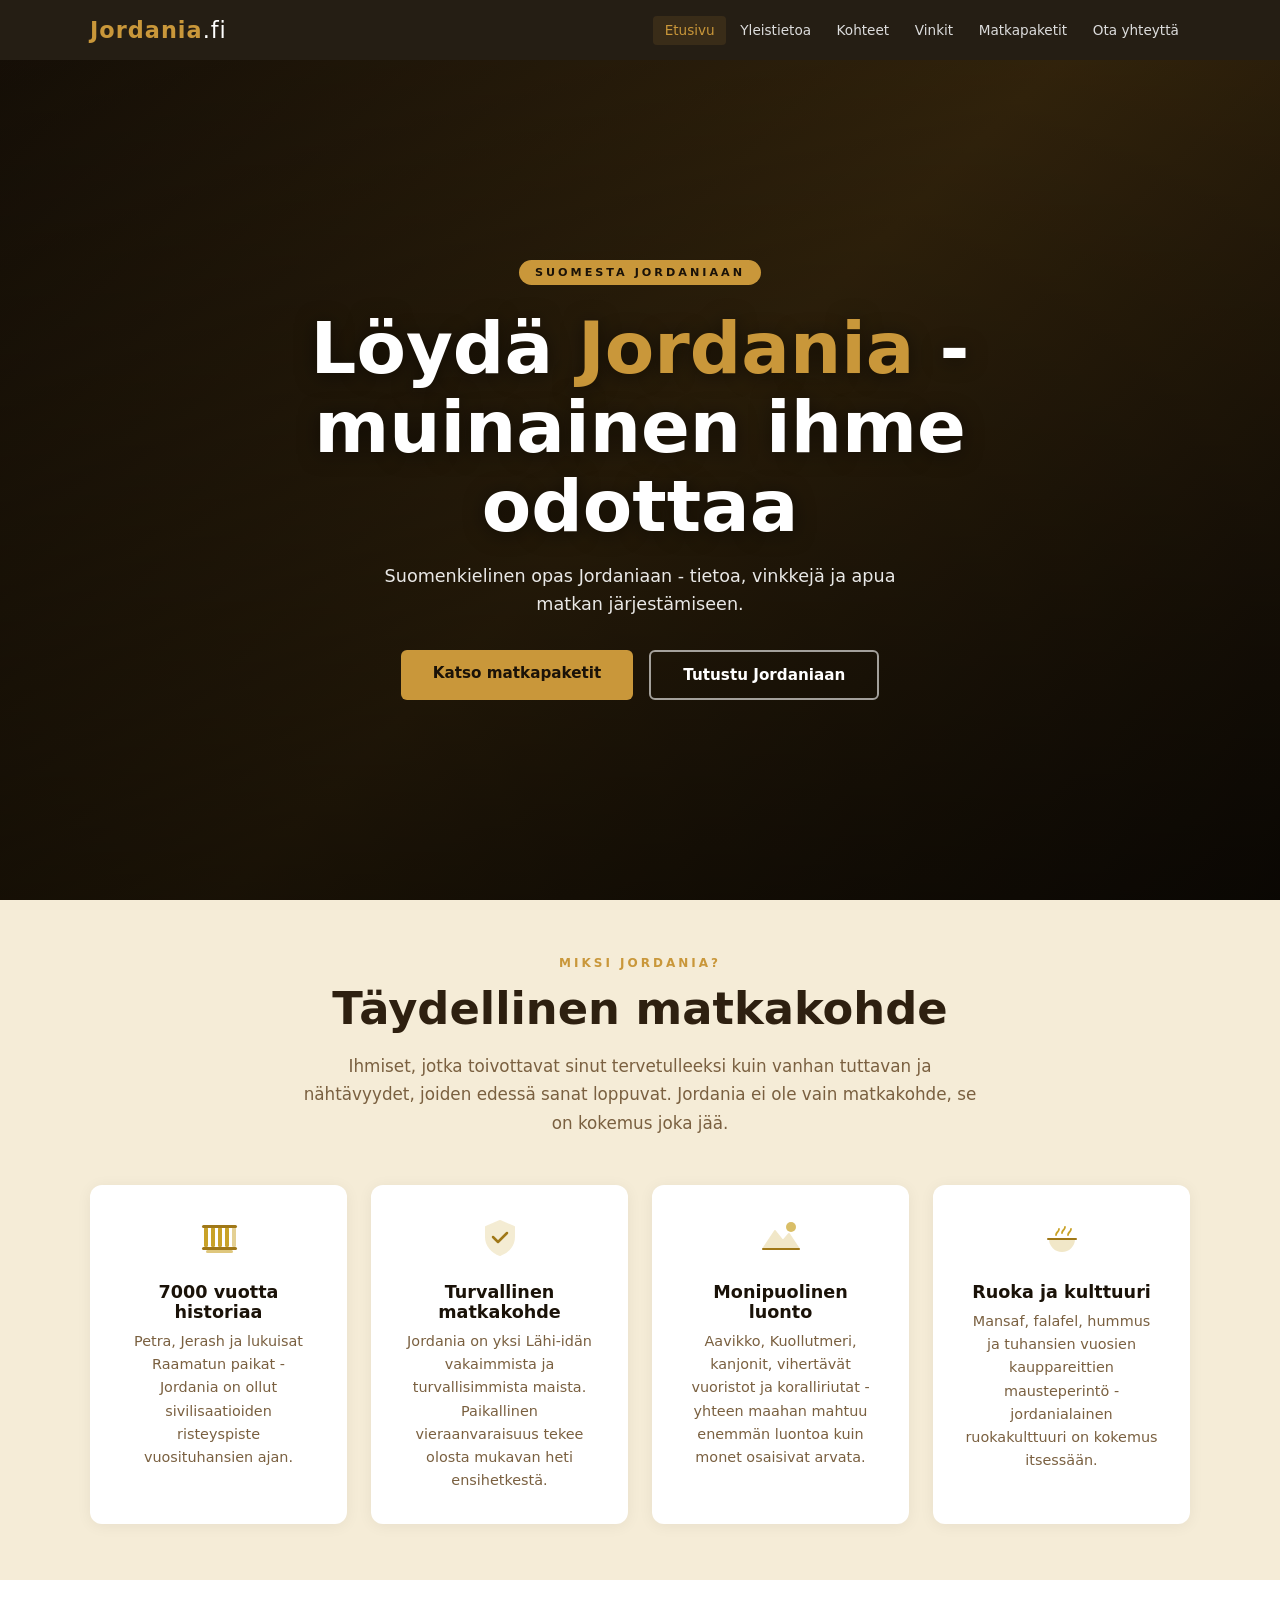
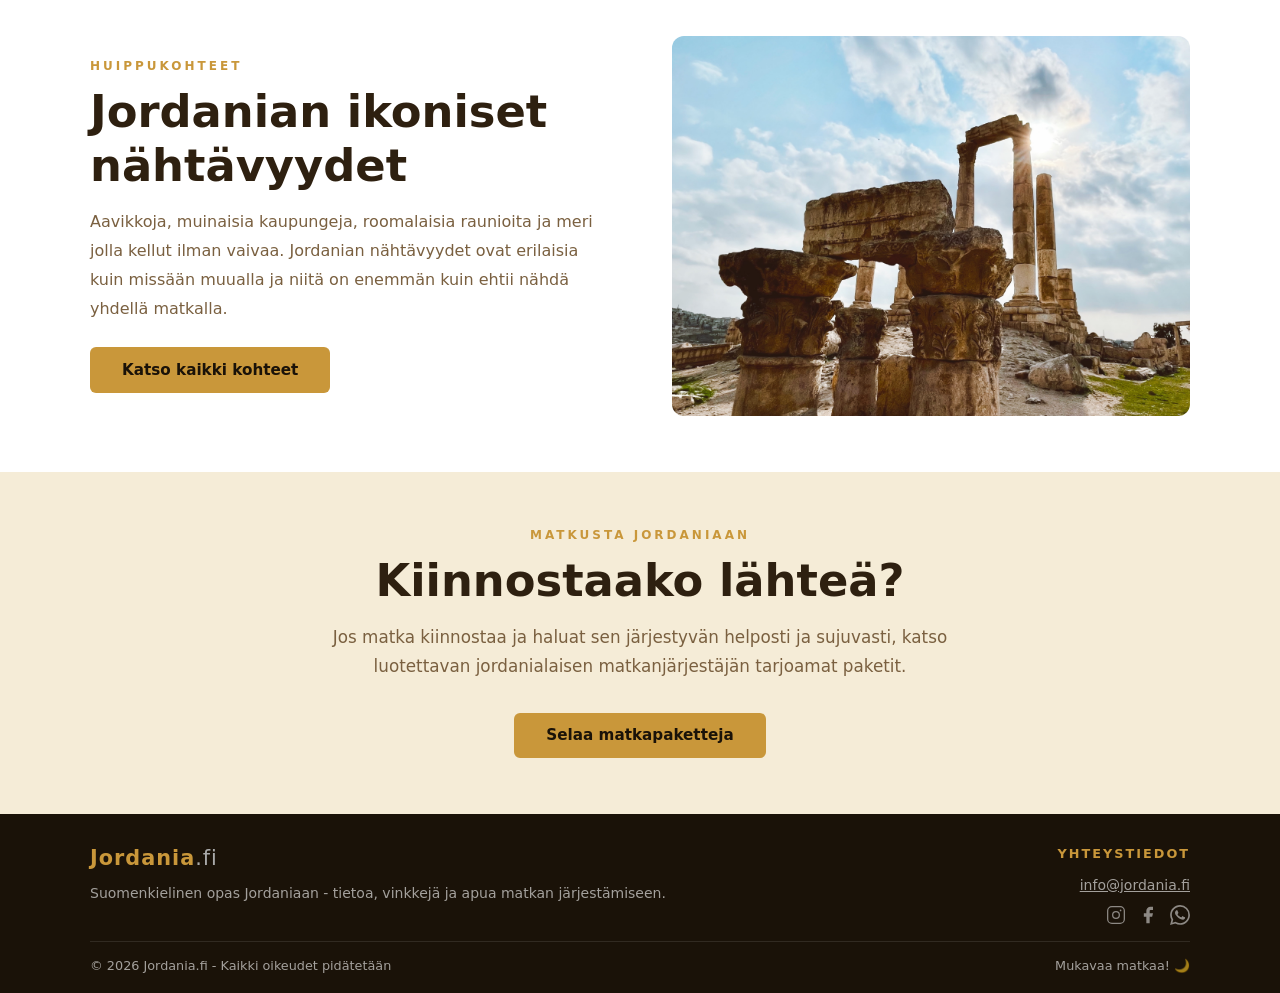
==== commit 86a5ca5c: "updates" ====
--- a/index.html
+++ b/index.html
@@ -26,12 +26,12 @@
   </div>
 </nav>
 <div class="mobile-menu" id="mobileMenu">
-  <a href="index.html">🏠 Etusivu</a>
-  <a href="yleistietoa.html">🌍 Yleistietoa</a>
-  <a href="kohteet.html">📍 Kohteet</a>
-  <a href="vinkit.html">💡 Vinkit</a>
-  <a href="paketit.html">🧳 Matkapaketit</a>
-  <a href="yhteystiedot.html">✉️ Ota yhteyttä</a>
+  <a href="index.html">Etusivu</a>
+  <a href="yleistietoa.html">Yleistietoa</a>
+  <a href="kohteet.html">Kohteet</a>
+  <a href="vinkit.html">Vinkit</a>
+  <a href="paketit.html">Matkapaketit</a>
+  <a href="yhteystiedot.html">Ota yhteyttä</a>
 </div>
 
 <!-- ===================== HOME PAGE ===================== -->
@@ -126,7 +126,7 @@
           <div class="section-label">Huippukohteet</div>
           <h2 class="section-title">Jordanian ikoniset nähtävyydet</h2>
           <p style="color:var(--muted);line-height:1.8;margin-bottom:1.5rem">Aavikkoja, muinaisia kaupungeja, roomalaisia raunioita ja meri jolla kellut ilman vaivaa. Jordanian nähtävyydet ovat erilaisia kuin missään muualla ja niitä on enemmän kuin ehtii nähdä yhdellä matkalla.</p>
-          <button class="btn btn-gold" onclick="showPage('places')">Katso kaikki kohteet</button>
+          <a class="btn btn-gold" href="kohteet.html">Katso kaikki kohteet</a>
         </div>
         <img src="images/index/citadel.jpg" alt="Ammanin Sitadelli" style="width:100%;height:380px;object-fit:cover;border-radius:12px">
       </div>
@@ -136,11 +136,11 @@
   <!-- Teaser: Packages -->
   <section style="background:var(--sand)">
     <div class="container text-center">
-      <div class="section-label">Valmiit paketit</div>
-      <h2 class="section-title">Matkapaketit kahdelle ja enemmän</h2>
-      <p class="section-sub">Olemme koonneet kolme loistavaa pakettia eri matkatyyleille. Minimissään 2 henkilöä - myös räätälöinti onnistuu.</p>
+      <div class="section-label">Matkusta Jordaniaan</div>
+      <h2 class="section-title">Kiinnostaako lähteä?</h2>
+      <p class="section-sub">Jos matka kiinnostaa ja haluat sen järjestyvän helposti ja sujuvasti, katso luotettavan jordanialaisen matkanjärjestäjän tarjoamat paketit.</p>
       <div style="margin-top:2rem">
-        <button class="btn btn-gold" onclick="showPage('packages')">Selaa matkapaketteja</button>
+        <a class="btn btn-gold" href="paketit.html">Selaa matkapaketteja</a>
       </div>
     </div>
   </section>
@@ -529,7 +529,7 @@
                 <div class="pkg-price">1 290 € <span>/ hlö</span></div>
                 <div class="pkg-min">Min. 2 henkilöä</div>
               </div>
-              <button class="btn btn-gold" onclick="showPage('contact')">Kysy lisää</button>
+              <a class="btn btn-gold" href="yhteystiedot.html">Kysy lisää</a>
             </div>
           </div>
         </div>
@@ -558,7 +558,7 @@
                 <div class="pkg-price">1 890 € <span>/ hlö</span></div>
                 <div class="pkg-min">Min. 2 henkilöä</div>
               </div>
-              <button class="btn btn-gold" onclick="showPage('contact')">Kysy lisää</button>
+              <a class="btn btn-gold" href="yhteystiedot.html">Kysy lisää</a>
             </div>
           </div>
         </div>
@@ -587,7 +587,7 @@
                 <div class="pkg-price">2 190 € <span>/ hlö</span></div>
                 <div class="pkg-min">Min. 2 henkilöä</div>
               </div>
-              <button class="btn btn-gold" onclick="showPage('contact')">Kysy lisää</button>
+              <a class="btn btn-gold" href="yhteystiedot.html">Kysy lisää</a>
             </div>
           </div>
         </div>
@@ -599,7 +599,7 @@
         <div class="section-label" style="text-align:center;margin-bottom:0.5rem">Räätälöity matka</div>
         <h2 style="font-size:2rem;margin-bottom:1rem">Haluatko oman paketin?</h2>
         <p style="color:rgba(255,255,255,0.7);max-width:560px;margin:0 auto 2rem;line-height:1.7">Jokainen matka voidaan räätälöidä juuri sinun toiveidesi mukaan. Parempi budjetti, erityistoiveet, isompi ryhmä - ota yhteyttä niin tehdään unelmiesi matka.</p>
-        <button class="btn btn-gold" onclick="showPage('contact')">Räätälöi oma matkasi</button>
+        <a class="btn btn-gold" href="yhteystiedot.html">Räätälöi oma matkasi</a>
       </div>
     </div>
   </section>
@@ -865,4 +865,4 @@
 }
 </script>
 </body>
-</html>+</html>
--- a/styles.css
+++ b/styles.css
@@ -118,13 +118,11 @@
   .pkg-body{padding:1.75rem;flex:1;display:flex;flex-direction:column}
   .pkg-body h3{font-size:1.25rem;margin-bottom:0.5rem}
   .pkg-duration{font-size:0.8rem;color:var(--gold);font-weight:700;text-transform:uppercase;letter-spacing:1px;margin-bottom:0.75rem}
-  .pkg-body p{font-size:0.9rem;color:var(--muted);line-height:1.6;margin-bottom:1rem;flex:1}
-  .pkg-includes{list-style:none;margin-bottom:0}
-  .pkg-includes li{font-size:0.85rem;color:var(--muted);padding:0.25rem 0;display:flex;gap:0.5rem;align-items:flex-start}
-  .pkg-excludes{list-style:none;margin-top:0;padding-left:0}
-  .pkg-excludes li{font-size:0.85rem;color:var(--muted);padding:0.25rem 0;display:flex;gap:0.5rem;align-items:flex-start;justify-content:flex-start}
-
-  /* fixed-size marker badges so check and cross take identical space */
+  .pkg-body>p{font-size:0.9rem;color:var(--muted);line-height:1.6;margin-bottom:1rem}
+  .pkg-includes{list-style:none;margin-bottom:1rem}
+  .pkg-includes li{font-size:0.85rem;color:var(--muted);padding:0.25rem 0;display:flex;gap: 0.5rem;align-items:flex-start}
+  .pkg-excludes{list-style:none;margin-top:0.5rem}
+  .pkg-excludes li{font-size:0.85rem;color:var(--muted);padding:0.25rem 0;display:flex;gap:0.5rem;align-items:flex-start}
   .pkg-includes li::before,
   .pkg-excludes li::before{
     display:inline-flex;
@@ -134,19 +132,13 @@
     justify-content:center;
     font-size:1rem;
     line-height:1;
-    margin-right:0.5rem;
-    color:var(--gold);
     font-weight:700;
     flex-shrink:0;
-    font-family: 'Segoe UI Symbol','Segoe UI','Noto Color Emoji',system-ui,-apple-system,Arial,sans-serif;
-    vertical-align:middle;
+    font-family:'Segoe UI Symbol','Segoe UI','Noto Color Emoji',system-ui,-apple-system,Arial,sans-serif;
   }
-  .pkg-includes li::before{content:'✓';transform:translateY(0px)}
-  .pkg-excludes li::before{content:'✕';transform:translateY(2px)}
-
-  /* increase bottom padding in package body so border has space */
-  .pkg-body{padding:1.75rem;flex:1;display:flex;flex-direction:column;padding-bottom:1rem}
-  .pkg-footer{display:flex;align-items:center;justify-content:space-between;padding-top:1rem; border-top:1px solid #f0e8d8;margin-top:auto}
+  .pkg-includes li::before{content:'✓';color:var(--gold)}
+  .pkg-excludes li::before{content:'✕';color:var(--muted)}
+  .pkg-footer{display:flex;align-items:center;justify-content:space-between;padding-top:1.25rem;border-top:1px solid #f0e8d8;margin-top:0;margin-top:auto}
   .pkg-price{font-size:1.4rem;font-weight:700;color:var(--dark)}
   .pkg-price .pkg-from{font-size:0.75rem;color:var(--muted);display:block;font-weight:600}
   .pkg-price span{font-size:0.8rem;font-weight:400;color:var(--muted)}
@@ -181,7 +173,7 @@
   .footer-col ul li{margin-bottom:0.5rem}
   .footer-col ul li a{color:rgba(255,255,255,0.6);text-decoration:none;font-size:0.875rem;transition:color .2s}
   .footer-col ul li a:hover{color:var(--gold)}
-  .footer-bottom{max-width:1100px;margin:1rem auto 0;padding-top:1rem;border-top:1px solid rgba(255,255,255,0.1);display:flex;justify-content:space-between;align-items:center;flex-wrap:gap;gap:0.75rem}
+  .footer-bottom{max-width:1100px;margin:1rem auto 0;padding-top:1rem;border-top:1px solid rgba(255,255,255,0.1);display:flex;justify-content:space-between;align-items:center;gap:0.75rem}
   .footer-bottom p{font-size:0.8rem}
   .footer-col--right{text-align:right;display:flex;flex-direction:column;align-items:flex-end}
   .footer-email{color:rgba(255,255,255,0.6);text-decoration:underline;font-size:0.875rem;transition:color .2s;margin-bottom:0.75rem}
@@ -214,4 +206,4 @@
     .footer-col--right{align-items:flex-start}
     .history-row{grid-template-columns:1fr}
     .info-grid--img-first>img{order:0}
-  }
+  }
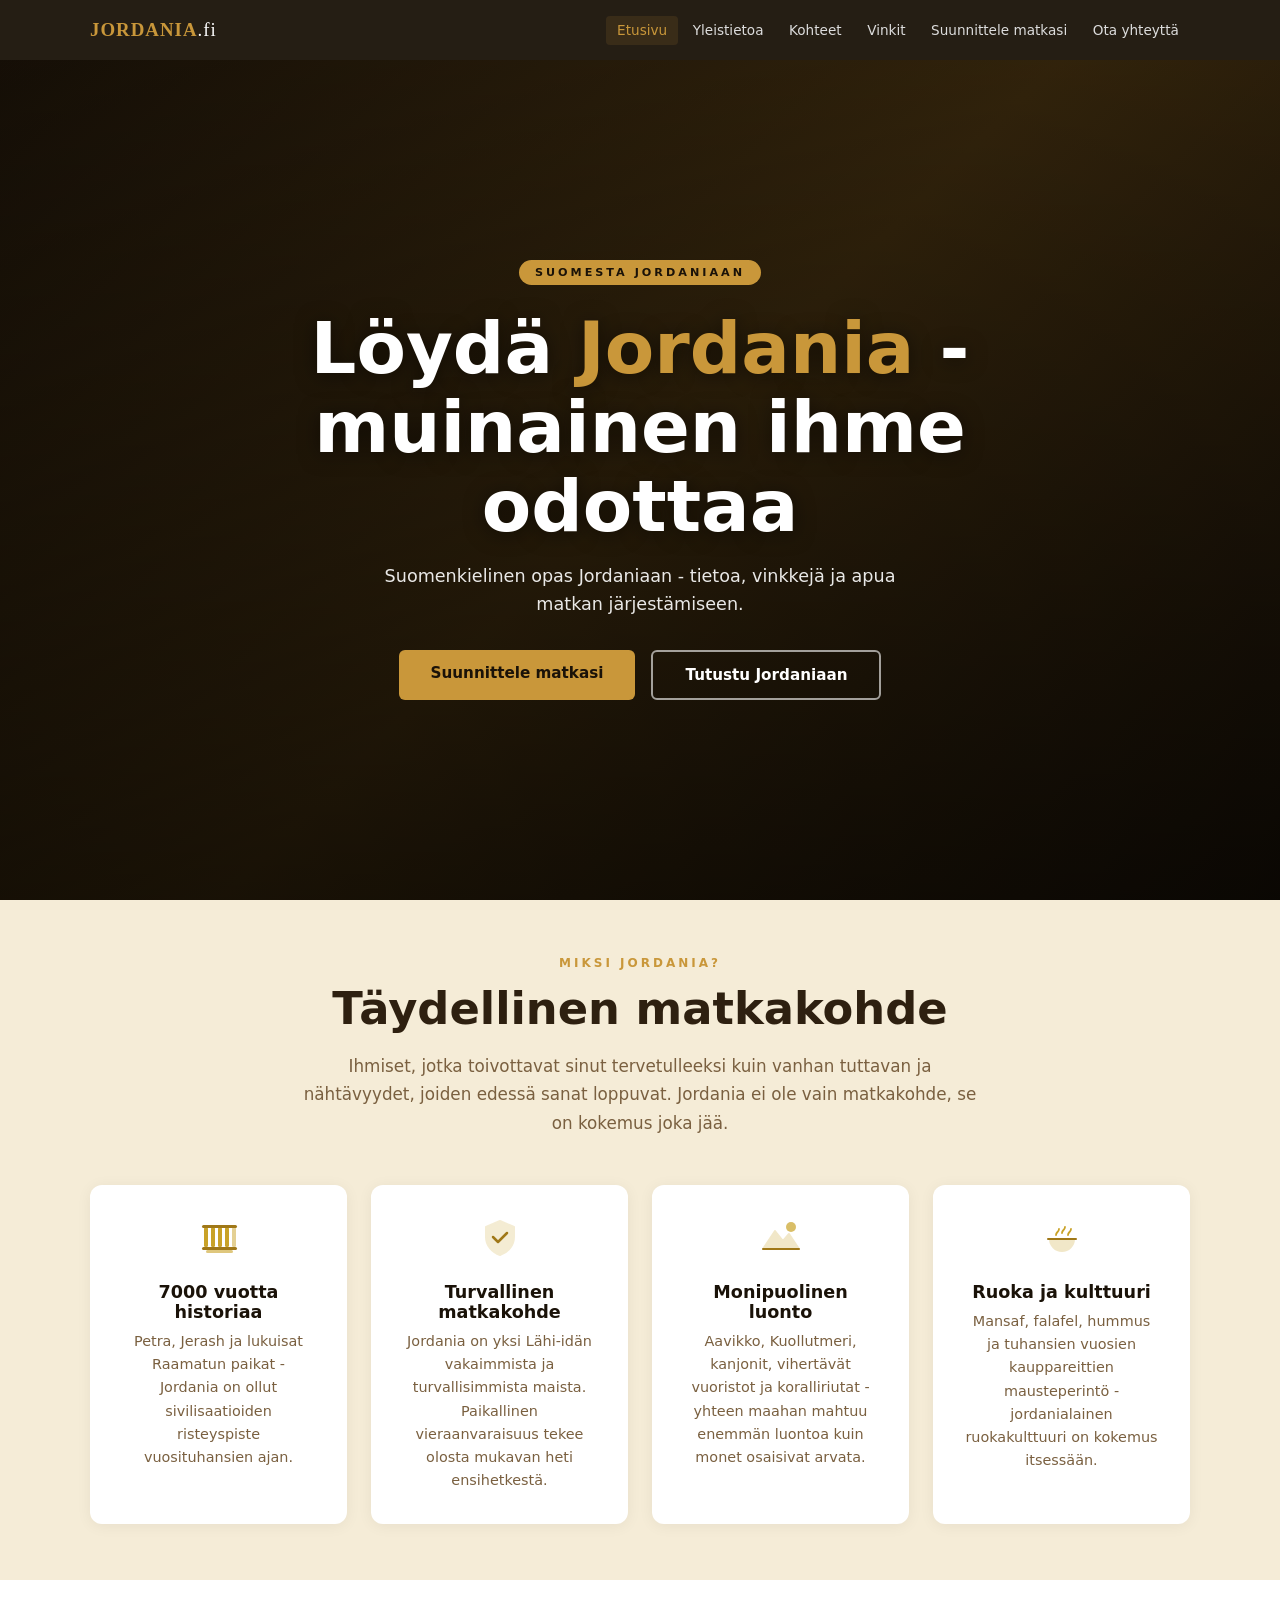
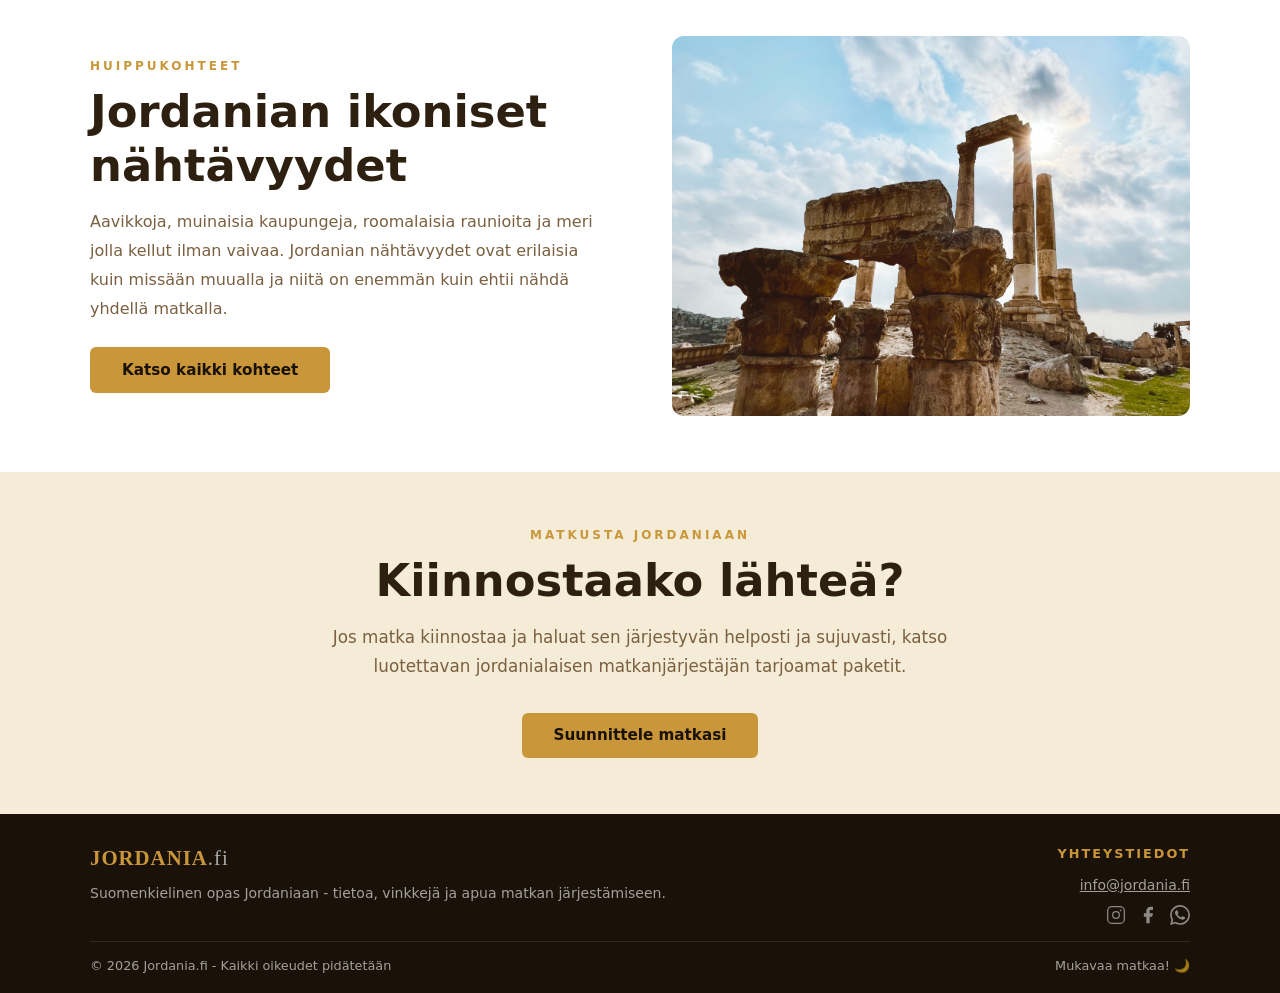
==== commit 1619b48a: "finishing touches to the contact page and mobile menu. also added favicon." ====
--- a/index.html
+++ b/index.html
@@ -4,6 +4,7 @@
 <meta charset="UTF-8"/>
 <meta name="viewport" content="width=device-width,initial-scale=1.0"/>
 <title>Jordania.fi - Löydä Jordania</title>
+<link rel="icon" type="image/svg+xml" href="favicon.svg"/>
 <link rel="stylesheet" href="styles.css"/>
 </head>
 <body>
@@ -17,7 +18,7 @@
       <li><a href="yleistietoa.html" id="nav-info">Yleistietoa</a></li>
       <li><a href="kohteet.html" id="nav-places">Kohteet</a></li>
       <li><a href="vinkit.html" id="nav-tips">Vinkit</a></li>
-      <li><a href="paketit.html" id="nav-packages">Matkapaketit</a></li>
+      <li><a href="suunnittele.html" id="nav-packages">Suunnittele matkasi</a></li>
       <li><a href="yhteystiedot.html" id="nav-contact">Ota yhteyttä</a></li>
     </ul>
     <div class="hamburger" onclick="toggleMenu()" id="hamburger">
@@ -30,7 +31,7 @@
   <a href="yleistietoa.html">Yleistietoa</a>
   <a href="kohteet.html">Kohteet</a>
   <a href="vinkit.html">Vinkit</a>
-  <a href="paketit.html">Matkapaketit</a>
+  <a href="suunnittele.html">Suunnittele matkasi</a>
   <a href="yhteystiedot.html">Ota yhteyttä</a>
 </div>
 
@@ -47,7 +48,7 @@
       <h1>Löydä <em>Jordania</em> -<br/>muinainen ihme odottaa</h1>
       <p>Suomenkielinen opas Jordaniaan - tietoa, vinkkejä ja apua matkan järjestämiseen.</p>
       <div class="hero-btns">
-        <a href="paketit.html" class="btn btn-gold">Katso matkapaketit</a>
+        <a href="suunnittele.html" class="btn btn-gold">Suunnittele matkasi</a>
         <a href="yleistietoa.html" class="btn btn-outline">Tutustu Jordaniaan</a>
       </div>
     </div>
@@ -140,7 +141,7 @@
       <h2 class="section-title">Kiinnostaako lähteä?</h2>
       <p class="section-sub">Jos matka kiinnostaa ja haluat sen järjestyvän helposti ja sujuvasti, katso luotettavan jordanialaisen matkanjärjestäjän tarjoamat paketit.</p>
       <div style="margin-top:2rem">
-        <a class="btn btn-gold" href="paketit.html">Selaa matkapaketteja</a>
+        <a class="btn btn-gold" href="suunnittele.html">Suunnittele matkasi</a>
       </div>
     </div>
   </section>
@@ -168,700 +169,13 @@
     </div>
   </footer>
 </div>
-
-<!-- ===================== INFO PAGE ===================== -->
-<div class="page" id="page-info">
-  <div class="page-banner">
-    <div>
-      <div class="section-label" style="text-align:center;margin-bottom:0.5rem">Tutustu</div>
-      <h1>Yleistietoa Jordaniasta</h1>
-      <p>Kaikki mitä sinun tulee tietää ennen matkaa</p>
-    </div>
-  </div>
-  <section>
-    <div class="container">
-      <div class="info-grid">
-        <div class="photo-ph info-helmi" data-label="Kuva · Amman panorama · 600×400px" style="height:360px"></div>
-        <div class="info-text">
-          <h2>Jordania - Lähi-idän helmi</h2>
-          <p>Jordania sijaitsee Lähi-idässä, Välimeren, Arabianmeren ja Punaisenmeren risteyksessä. Naapurimaat ovat Palestiina, Syyria, Irak ja Saudi-Arabia. Pinta-ala on noin 89 000 km² - hieman pienempi kuin Suomi.</p>
-          <p>Maa on yksi alueen vakaimmista ja turvallisimmista maista. Jordanialaiset ovat tunnettuja lämpimästä vieraanvaraisuudestaan - "Ahlan wa Sahlan" (tervetuloa) kuuluu joka käänteessä.</p>
-          <p>Virallinen kieli on arabia, mutta englanti on laajasti puhuttu matkailukohteissa. Valuutta on Jordanian dinaari (JOD), joka on yksi alueen vahvimmista valuutoista.</p>
-        </div>
-      </div>
-      <div class="info-grid reverse" style="margin-top:4rem">
-        <div class="info-text">
-          <h2>Ilmasto ja paras matkustusaika</h2>
-          <p>Jordanian ilmasto vaihtelee alueittain. Ammanissa ja pohjoisessa on neljä vuodenaikaa - kesät ovat kuumia (30-38°C) ja talvet viileitä, sateistakin. Wadi Rumissa voi olla yöpakkasta talvella.</p>
-          <p><strong>Paras aika vierailla:</strong> Maaliskuu-toukokuu ja syyskuu-marraskuu. Sää on miellyttävä, noin 20-28 astetta. Huhtikuussa Petra on kauneimmillaan.</p>
-          <p>Ramadan-kuukauden aikana kannattaa huomioida, että osa ravintoloista voi olla suljettuna päivisin. Toisaalta ilmapiiri on erityislaatuinen.</p>
-        </div>
-        <div class="photo-ph info-säätö" data-label="Kuva · Wadi Rum auringonlasku · 600×400px" style="height:360px"></div>
-      </div>
-
-      <!-- Facts -->
-      <div style="margin-top:4rem">
-        <div class="section-label">Perustiedot</div>
-        <h2 class="section-title">Jordania numeroina</h2>
-        <div class="fact-grid">
-          <div class="fact-card"><div class="label">Pääkaupunki</div><div class="value">Amman</div></div>
-          <div class="fact-card"><div class="label">Väestö</div><div class="value">~11 miljoonaa</div></div>
-          <div class="fact-card"><div class="label">Kieli</div><div class="value">Arabia (englanti laajasti)</div></div>
-          <div class="fact-card"><div class="label">Valuutta</div><div class="value">Jordanian dinaari (JOD)</div></div>
-          <div class="fact-card"><div class="label">Aikaero Suomeen</div><div class="value">+1 h (kesällä sama)</div></div>
-          <div class="fact-card"><div class="label">Uskonto</div><div class="value">Islam (sunni, 97%)</div></div>
-          <div class="fact-card"><div class="label">Sähköpistoke</div><div class="value">Tyyppi B/C/D/G · 230V</div></div>
-          <div class="fact-card"><div class="label">Viisumi</div><div class="value">Hankittavissa rajalla / e-visa</div></div>
-        </div>
-      </div>
-
-      <!-- Video placeholder -->
-      <div style="margin-top:4rem;background:linear-gradient(135deg,#e8d5b0,#c9b080);border-radius:16px;height:400px;display:flex;align-items:center;justify-content:center;flex-direction:column;gap:1rem">
-        <div style="font-size:4rem;opacity:0.4">▶️</div>
-        <p style="color:rgba(100,70,20,0.5);font-size:0.8rem;letter-spacing:2px;text-transform:uppercase;font-weight:600">Video · Jordanian esittelyvideo · 16:9 · Suositus: YouTube-upotus</p>
-      </div>
-    </div>
-  </section>
-  <footer>
-    <div class="footer-inner">
-      <div class="footer-brand">
-        <span class="logo">Jordania<span style="color:#aaa;font-weight:300">.fi</span></span>
-        <p>Suomenkielinen opas Jordaniaan - tietoa, vinkkejä ja apua matkan järjestämiseen.</p>
-      </div>
-      <div class="footer-col footer-col--right">
-        <h4>Yhteystiedot</h4>
-        <a href="mailto:info@jordania.fi" class="footer-email">info@jordania.fi</a>
-        <div class="footer-social">
-          <a href="#" aria-label="Instagram" class="social-icon"><svg xmlns="http://www.w3.org/2000/svg" viewBox="0 0 24 24" fill="none" stroke="currentColor" stroke-width="1.5" stroke-linecap="round" stroke-linejoin="round" width="20" height="20"><rect x="2" y="2" width="20" height="20" rx="5"/><circle cx="12" cy="12" r="4"/><circle cx="17.5" cy="6.5" r="1" fill="currentColor" stroke="none"/></svg></a>
-          <a href="#" aria-label="Facebook" class="social-icon"><svg xmlns="http://www.w3.org/2000/svg" viewBox="0 0 24 24" fill="currentColor" width="20" height="20"><path d="M18 2h-3a5 5 0 0 0-5 5v3H7v4h3v8h4v-8h3l1-4h-4V7a1 1 0 0 1 1-1h3z"/></svg></a>
-          <a href="#" aria-label="WhatsApp" class="social-icon"><svg xmlns="http://www.w3.org/2000/svg" viewBox="0 0 24 24" fill="currentColor" width="20" height="20"><path d="M17.472 14.382c-.297-.149-1.758-.867-2.03-.967-.273-.099-.471-.148-.67.15-.197.297-.767.966-.94 1.164-.173.199-.347.223-.644.075-.297-.15-1.255-.463-2.39-1.475-.883-.788-1.48-1.761-1.653-2.059-.173-.297-.018-.458.13-.606.134-.133.298-.347.446-.52.149-.174.198-.298.298-.497.099-.198.05-.371-.025-.52-.075-.149-.669-1.612-.916-2.207-.242-.579-.487-.5-.669-.51-.173-.008-.371-.01-.57-.01-.198 0-.52.074-.792.372-.272.297-1.04 1.016-1.04 2.479 0 1.462 1.065 2.875 1.213 3.074.149.198 2.096 3.2 5.077 4.487.709.306 1.262.489 1.694.625.712.227 1.36.195 1.871.118.571-.085 1.758-.719 2.006-1.413.248-.694.248-1.289.173-1.413-.074-.124-.272-.198-.57-.347m-5.421 7.403h-.004a9.87 9.87 0 0 1-5.031-1.378l-.361-.214-3.741.982.998-3.648-.235-.374a9.86 9.86 0 0 1-1.51-5.26c.001-5.45 4.436-9.884 9.888-9.884 2.64 0 5.122 1.03 6.988 2.898a9.825 9.825 0 0 1 2.893 6.994c-.003 5.45-4.437 9.884-9.885 9.884m8.413-18.297A11.815 11.815 0 0 0 12.05 0C5.495 0 .16 5.335.157 11.892c0 2.096.547 4.142 1.588 5.945L.057 24l6.305-1.654a11.882 11.882 0 0 0 5.683 1.448h.005c6.554 0 11.89-5.335 11.893-11.893a11.821 11.821 0 0 0-3.48-8.413z"/></svg></a>
-        </div>
-      </div>
-    </div>
-    <div class="footer-bottom">
-      <p>© 2026 Jordania.fi - Kaikki oikeudet pidätetään</p>
-      <p>Mukavaa matkaa! 🌙</p>
-    </div>
-  </footer>
-</div>
-
-<!-- ===================== PLACES PAGE ===================== -->
-<div class="page" id="page-places">
-  <div class="page-banner">
-    <div>
-      <div class="section-label" style="text-align:center;margin-bottom:0.5rem">Nähtävyydet</div>
-      <h1>Jordanian kuuluisimmat kohteet</h1>
-      <p>Paikat, jotka on koettava omin silmin</p>
-    </div>
-  </div>
-  <section>
-    <div class="container">
-      <p style="color:var(--muted);line-height:1.8;margin-bottom:2.5rem;max-width:720px">Tässä on muutamia niistä monista Jordanian upeista paikoista.</p>
-      <div class="places-grid">
-
-        <div class="place-card">
-          <div class="place-img">
-            <img src="images/kohteet/treasury.jpg" alt="Petra Treasury" style="width:100%;height:100%;object-fit:cover">
-            <span class="place-tag">UNESCO</span>
-          </div>
-          <div class="place-body">
-            <h3>Petra - Ruusunpunainen kaupunki</h3>
-            <p>Yksi maailman seitsemästä uudesta ihmeestä. Nabatealaisten vuoristosta kallioon hakattu kaupunki on Jordanian kruununjalokivi. Treasury (Al-Khazneh) on unohtumaton näky.</p>
-          </div>
-        </div>
-
-        <div class="place-card">
-          <div class="place-img">
-            <img src="images/dead-sea.jpg" alt="Kuollutmeri" style="width:100%;height:100%;object-fit:cover">
-            <span class="place-tag">Luonto</span>
-          </div>
-          <div class="place-body">
-            <h3>Kuollutmeri - Maan syvin piste</h3>
-            <p>430 metriä merenpinnan alapuolella - maailman alin piste. Suolapitoisuus on kymmenkertainen valtamereen verrattuna, joten kelluminen on pakollinen kokemus!</p>
-          </div>
-        </div>
-
-        <div class="place-card">
-          <div class="place-img">
-            <img src="images/wadi-rum.jpg" alt="Wadi Rum" style="width:100%;height:100%;object-fit:cover">
-            <span class="place-tag">Luonto</span>
-          </div>
-          <div class="place-body">
-            <h3>Wadi Rum - Kuun laakso</h3>
-            <p>Hiljaisuus, punainen hiekka ja kalliot jotka tuntuvat maailman reunalta. Wadi Rum on paikka jossa aika pysähtyy. Päivällä aavik­koon jeepilla tai kamelin selässä, yöksi beduiinileirille tähtitaivaan alle.</p>
-          </div>
-        </div>
-
-        <div class="place-card">
-          <div class="place-img">
-            <img src="images/jerash.jpg" alt="Jerash" style="width:100%;height:100%;object-fit:cover">
-            <span class="place-tag">Historia</span>
-          </div>
-          <div class="place-body">
-            <h3>Jerash - Roomalainen kaupunki</h3>
-            <p>Valtavat pylväskadut, amfiteatteri ja riemukaaret vievät ajatukset 2000 vuotta taaksepäin. Yksi maailman parhaiten säilyneistä roomalaiskaupungeista Italian ulkopuolella - ja silti monelle täysin tuntematon.</p>
-          </div>
-        </div>
-
-        <div class="place-card">
-          <div class="place-img">
-            <img src="images/wadi-mujib2.jpg" alt="Wadi Mujib" style="width:100%;height:100%;object-fit:cover">
-            <span class="place-tag">Seikkailu</span>
-          </div>
-          <div class="place-body">
-            <h3>Wadi Mujib - Jordanian Grand Canyon</h3>
-            <p>Maailman alin luonnonsuojelualue. Syvien kanjonien läpi virtaavat joet ja vesiputoukset tekevät Wadi Mujibista unohtumattoman kohteen vaeltajille ja seikkailunhaluisille.</p>
-          </div>
-        </div>
-
-        <div class="place-card">
-          <div class="place-img">
-            <img src="images/amman.jpg" alt="Amman" style="width:100%;height:100%;object-fit:cover">
-            <span class="place-tag">Kaupunki</span>
-          </div>
-          <div class="place-body">
-            <h3>Amman - Moderni pääkaupunki</h3>
-            <p>19 kukkulalle rakennettu elävä metropoli yhdistää muinaisen ja modernin. Sitadelli, roomalainen teatteri ja Rainbow Street ovat must-see -kohteita.</p>
-          </div>
-        </div>
-
-        <div class="place-card">
-          <div class="place-img">
-            <div class="photo-ph" data-label="Mount Nebo · 600×440px" style="height:100%;border-radius:0"></div>
-            <span class="place-tag">Pyhä paikka</span>
-          </div>
-          <div class="place-body">
-            <h3>Vuori Nebo</h3>
-            <p>Raamatun mukaan Mooses näki Luvatun maan tältä vuorelta. Huikeita näkymiä Palestiinan suuntaan, Jordanjoelle ja kirkkaina päivinä jopa Jerusalemiin.</p>
-          </div>
-        </div>
-
-        <div class="place-card">
-          <div class="place-img">
-            <div class="photo-ph" data-label="Karak Castle · 600×440px" style="height:100%;border-radius:0"></div>
-            <span class="place-tag">Historia</span>
-          </div>
-          <div class="place-body">
-            <h3>Karakin linna - Ristiretkeläisten linnoitus</h3>
-            <p>1100-luvulla rakennettu massiivinen ristiretkeläisten linna hallitsee Jordanian ylätasankoa. Historianystävälle ehdoton vierailu jykevän arkkitehtuurin ja huikeiden näkymien äärellä.</p>
-          </div>
-        </div>
-
-        <div class="place-card">
-          <div class="place-img">
-            <img src="images/aqaba.jpg" alt="Aqaba" style="width:100%;height:100%;object-fit:cover">
-            <span class="place-tag">Rantaloma</span>
-          </div>
-          <div class="place-body">
-            <h3>Aqaba - Punainenmeri</h3>
-            <p>Jordanian ainoa merikaupunki tarjoaa upean snorklauksen ja sukelluksen koralliriutoilla. Maailmanluokan vedenalainen elämä läpi vuoden.</p>
-          </div>
-        </div>
-
-        <div class="place-card">
-          <div class="place-img">
-            <div class="photo-ph" data-label="Ajloun · 600×440px" style="height:100%;border-radius:0"></div>
-            <span class="place-tag">Historia</span>
-          </div>
-          <div class="place-body">
-            <h3>Ajlounin linna - Arabialainen linnoitus</h3>
-            <p>1100-luvun arabialainen linna vihreällä mäenharjulla pohjois-Jordaniassa. Rakennettu puolustamaan ristiretkeläisiltä - nykyään tarjoaa upeat näkymät ympäröiviin laaksoihin ja mäntymetsiin.</p>
-          </div>
-        </div>
-
-        <div class="place-card">
-          <div class="place-img">
-            <div class="photo-ph" data-label="Madaba · 600×440px" style="height:100%;border-radius:0"></div>
-            <span class="place-tag">Kulttuuri</span>
-          </div>
-          <div class="place-body">
-            <h3>Madaba - Mosaiikkikaupunki</h3>
-            <p>Bysanttilainen kaupunki, joka tunnetaan upeista lattiamosaikeistaan. Pyhän Yrjön kirkossa on kuuluisa 6. vuosisadan mosaiikkikartta Pyhästä maasta.</p>
-          </div>
-        </div>
-
-      </div>
-  </section>
-  <footer>
-    <div class="footer-inner">
-      <div class="footer-brand">
-        <span class="logo">Jordania<span style="color:#aaa;font-weight:300">.fi</span></span>
-        <p>Suomenkielinen opas Jordaniaan - tietoa, vinkkejä ja apua matkan järjestämiseen.</p>
-      </div>
-      <div class="footer-col footer-col--right">
-        <h4>Yhteystiedot</h4>
-        <a href="mailto:info@jordania.fi" class="footer-email">info@jordania.fi</a>
-        <div class="footer-social">
-          <a href="#" aria-label="Instagram" class="social-icon"><svg xmlns="http://www.w3.org/2000/svg" viewBox="0 0 24 24" fill="none" stroke="currentColor" stroke-width="1.5" stroke-linecap="round" stroke-linejoin="round" width="20" height="20"><rect x="2" y="2" width="20" height="20" rx="5"/><circle cx="12" cy="12" r="4"/><circle cx="17.5" cy="6.5" r="1" fill="currentColor" stroke="none"/></svg></a>
-          <a href="#" aria-label="Facebook" class="social-icon"><svg xmlns="http://www.w3.org/2000/svg" viewBox="0 0 24 24" fill="currentColor" width="20" height="20"><path d="M18 2h-3a5 5 0 0 0-5 5v3H7v4h3v8h4v-8h3l1-4h-4V7a1 1 0 0 1 1-1h3z"/></svg></a>
-          <a href="#" aria-label="WhatsApp" class="social-icon"><svg xmlns="http://www.w3.org/2000/svg" viewBox="0 0 24 24" fill="currentColor" width="20" height="20"><path d="M17.472 14.382c-.297-.149-1.758-.867-2.03-.967-.273-.099-.471-.148-.67.15-.197.297-.767.966-.94 1.164-.173.199-.347.223-.644.075-.297-.15-1.255-.463-2.39-1.475-.883-.788-1.48-1.761-1.653-2.059-.173-.297-.018-.458.13-.606.134-.133.298-.347.446-.52.149-.174.198-.298.298-.497.099-.198.05-.371-.025-.52-.075-.149-.669-1.612-.916-2.207-.242-.579-.487-.5-.669-.51-.173-.008-.371-.01-.57-.01-.198 0-.52.074-.792.372-.272.297-1.04 1.016-1.04 2.479 0 1.462 1.065 2.875 1.213 3.074.149.198 2.096 3.2 5.077 4.487.709.306 1.262.489 1.694.625.712.227 1.36.195 1.871.118.571-.085 1.758-.719 2.006-1.413.248-.694.248-1.289.173-1.413-.074-.124-.272-.198-.57-.347m-5.421 7.403h-.004a9.87 9.87 0 0 1-5.031-1.378l-.361-.214-3.741.982.998-3.648-.235-.374a9.86 9.86 0 0 1-1.51-5.26c.001-5.45 4.436-9.884 9.888-9.884 2.64 0 5.122 1.03 6.988 2.898a9.825 9.825 0 0 1 2.893 6.994c-.003 5.45-4.437 9.884-9.885 9.884m8.413-18.297A11.815 11.815 0 0 0 12.05 0C5.495 0 .16 5.335.157 11.892c0 2.096.547 4.142 1.588 5.945L.057 24l6.305-1.654a11.882 11.882 0 0 0 5.683 1.448h.005c6.554 0 11.89-5.335 11.893-11.893a11.821 11.821 0 0 0-3.48-8.413z"/></svg></a>
-        </div>
-      </div>
-    </div>
-    <div class="footer-bottom">
-      <p>© 2026 Jordania.fi - Kaikki oikeudet pidätetään</p>
-      <p>Mukavaa matkaa! 🌙</p>
-    </div>
-  </footer>
-</div>
-
-<!-- ===================== TIPS PAGE ===================== -->
-<div class="page" id="page-tips">
-  <div class="page-banner">
-    <div>
-      <div class="section-label" style="text-align:center;margin-bottom:0.5rem">Käytännön neuvoja</div>
-      <h1>Matkailuvinkit Jordaniaan</h1>
-      <p>Tärkeimmät asiat ennen lähtöä ja perillä</p>
-    </div>
-  </div>
-  <section class="tips-bg">
-    <div class="container">
-      <div class="tips-grid">
-        <div class="tip-card">
-          <div class="tip-icon">📋</div>
-          <h3>Viisumi</h3>
-          <p>Suomalaiset tarvitsevat viisumin Jordaniaan. Sen voi hankkia rajalla (saapuessa Queen Alia -lentokentälle) tai ennakkoon e-visana. Jordan Pass sisältää viisumin ja Petran pääsylipun - erittäin suositeltava.</p>
-        </div>
-        <div class="tip-card">
-          <div class="tip-icon">💊</div>
-          <h3>Terveys</h3>
-          <p>Erityisiä rokotusvaatimuksia ei ole. Hyvä käsihygienia, pullovedet ja aurinkosuoja ovat tärkeitä. Matkavakuutus on ehdoton. Yksityinen terveydenhuolto on laadukasta suurissa kaupungeissa.</p>
-        </div>
-        <div class="tip-card">
-          <div class="tip-icon">👗</div>
-          <h3>Pukeutuminen</h3>
-          <p>Jordania on suhteellisen liberaali arabiyhteiskunta. Hartiat ja polvet kannattaa peittää uskonnollisissa kohteissa. Petra vaatii mukavat kengät - kävelyä on paljon! Wadi Rumissa yöt voivat olla viileitä.</p>
-        </div>
-        <div class="tip-card">
-          <div class="tip-icon">💰</div>
-          <h3>Raha ja hintataso</h3>
-          <p>Jordanian dinaari (JOD) on vahva valuutta. 1 JOD ≈ 1,4 EUR. Käteinen on hyödyllinen pienissä paikoissa, kortti toimii hotelleissa ja isoissa ravintoloissa. Tinkiminen on yleistä torilla.</p>
-        </div>
-        <div class="tip-card">
-          <div class="tip-icon">🚗</div>
-          <h3>Liikkuminen</h3>
-          <p>Matkapakettimme sisältävät kuljetukset. Jos matkustat itsenäisesti, yksityinen kuljettaja on kätevä tapa. Taksi on edullista - sovi hinta etukäteen tai vaadi mittari. Uber toimii Ammanissa.</p>
-        </div>
-        <div class="tip-card">
-          <div class="tip-icon">🍽️</div>
-          <h3>Ruoka</h3>
-          <p>Jordanialainen ruoka on upeaa! Mansaf (kansallisruoka, karitsa jogurttikastikkeessa), falafel, hummus ja mezze-levitykset ovat pakollisia. Ruoka on yleensä turvallista - suosi kuumaa ruokaa ja kuorittavia hedelmiä.</p>
-        </div>
-        <div class="tip-card">
-          <div class="tip-icon">📱</div>
-          <h3>Yhteydet</h3>
-          <p>EU-roaming voi olla kallis. Paikallinen SIM-kortti (Zain, Orange) on edullinen ja toimii hyvin. Wi-Fi on saatavilla hotelleissa ja ravintoloissa. Lataa offline-kartat Maps.me tai Google Maps -sovellukseen.</p>
-        </div>
-        <div class="tip-card">
-          <div class="tip-icon">🤝</div>
-          <h3>Kulttuuri ja tavat</h3>
-          <p>Jordanialaiset ovat erittäin vieraanvaraisia. Monet kutsuvat teelle - kannattaa hyväksyä! Vasen käsi on epäpuhdas kulttuurissa, käytä oikeaa ruokailussa. Valojen valokuvaaminen: kysy lupa henkilöiltä.</p>
-        </div>
-        <div class="tip-card">
-          <div class="tip-icon">⏰</div>
-          <h3>Paras matkustusaika</h3>
-          <p>Kevät (maaliskuu-toukokuu) ja syksy (syyskuu-marraskuu) ovat parhaat ajat. Kesä on todella kuuma (38-42°C), mutta rannikolla Aqabassa on mukavaa. Talvi on viileä mutta rauhallinen ja edullinen.</p>
-        </div>
-      </div>
-    </div>
-  </section>
-  <footer>
-    <div class="footer-inner">
-      <div class="footer-brand">
-        <span class="logo">Jordania<span style="color:#aaa;font-weight:300">.fi</span></span>
-        <p>Suomenkielinen opas Jordaniaan - tietoa, vinkkejä ja apua matkan järjestämiseen.</p>
-      </div>
-      <div class="footer-col footer-col--right">
-        <h4>Yhteystiedot</h4>
-        <a href="mailto:info@jordania.fi" class="footer-email">info@jordania.fi</a>
-        <div class="footer-social">
-          <a href="#" aria-label="Instagram" class="social-icon"><svg xmlns="http://www.w3.org/2000/svg" viewBox="0 0 24 24" fill="none" stroke="currentColor" stroke-width="1.5" stroke-linecap="round" stroke-linejoin="round" width="20" height="20"><rect x="2" y="2" width="20" height="20" rx="5"/><circle cx="12" cy="12" r="4"/><circle cx="17.5" cy="6.5" r="1" fill="currentColor" stroke="none"/></svg></a>
-          <a href="#" aria-label="Facebook" class="social-icon"><svg xmlns="http://www.w3.org/2000/svg" viewBox="0 0 24 24" fill="currentColor" width="20" height="20"><path d="M18 2h-3a5 5 0 0 0-5 5v3H7v4h3v8h4v-8h3l1-4h-4V7a1 1 0 0 1 1-1h3z"/></svg></a>
-          <a href="#" aria-label="WhatsApp" class="social-icon"><svg xmlns="http://www.w3.org/2000/svg" viewBox="0 0 24 24" fill="currentColor" width="20" height="20"><path d="M17.472 14.382c-.297-.149-1.758-.867-2.03-.967-.273-.099-.471-.148-.67.15-.197.297-.767.966-.94 1.164-.173.199-.347.223-.644.075-.297-.15-1.255-.463-2.39-1.475-.883-.788-1.48-1.761-1.653-2.059-.173-.297-.018-.458.13-.606.134-.133.298-.347.446-.52.149-.174.198-.298.298-.497.099-.198.05-.371-.025-.52-.075-.149-.669-1.612-.916-2.207-.242-.579-.487-.5-.669-.51-.173-.008-.371-.01-.57-.01-.198 0-.52.074-.792.372-.272.297-1.04 1.016-1.04 2.479 0 1.462 1.065 2.875 1.213 3.074.149.198 2.096 3.2 5.077 4.487.709.306 1.262.489 1.694.625.712.227 1.36.195 1.871.118.571-.085 1.758-.719 2.006-1.413.248-.694.248-1.289.173-1.413-.074-.124-.272-.198-.57-.347m-5.421 7.403h-.004a9.87 9.87 0 0 1-5.031-1.378l-.361-.214-3.741.982.998-3.648-.235-.374a9.86 9.86 0 0 1-1.51-5.26c.001-5.45 4.436-9.884 9.888-9.884 2.64 0 5.122 1.03 6.988 2.898a9.825 9.825 0 0 1 2.893 6.994c-.003 5.45-4.437 9.884-9.885 9.884m8.413-18.297A11.815 11.815 0 0 0 12.05 0C5.495 0 .16 5.335.157 11.892c0 2.096.547 4.142 1.588 5.945L.057 24l6.305-1.654a11.882 11.882 0 0 0 5.683 1.448h.005c6.554 0 11.89-5.335 11.893-11.893a11.821 11.821 0 0 0-3.48-8.413z"/></svg></a>
-        </div>
-      </div>
-    </div>
-    <div class="footer-bottom">
-      <p>© 2026 Jordania.fi - Kaikki oikeudet pidätetään</p>
-      <p>Mukavaa matkaa! 🌙</p>
-    </div>
-  </footer>
-</div>
-
-<!-- ===================== PACKAGES PAGE ===================== -->
-<div class="page" id="page-packages">
-  <div class="page-banner">
-    <div>
-      <div class="section-label" style="text-align:center;margin-bottom:0.5rem">Matkapaketit</div>
-      <h1>Valmiit Jordania-paketit</h1>
-      <p>Vähintään 2 henkilöä · Kaikki hinnat per henkilö</p>
-    </div>
-  </div>
-  <section>
-    <div class="container">
-      <div style="background:var(--sand);border-radius:12px;padding:1.25rem 1.5rem;margin-bottom:2.5rem;display:flex;align-items:center;gap:1rem">
-        <span style="font-size:1.5rem">ℹ️</span>
-        <p style="font-size:0.9rem;color:var(--muted)"><strong style="color:var(--dark)">Huom:</strong> Kaikki paketit toteutetaan vähintään 2 henkilölle. Hinnat ovat ohjeellisia - räätälöinti ja tarkat hinnat saadaan yhteydenoton kautta. Lennot eivät kuulu hintaan ellei toisin mainita.</p>
-      </div>
-      <div class="pkg-grid">
-
-        <!-- Package 1 -->
-        <div class="pkg-card">
-          <div class="pkg-img">
-            <div class="photo-ph" data-label="Petra & Wadi Rum · 600×400px" style="height:100%;border-radius:0"></div>
-            <span class="pkg-badge">Suosittu</span>
-          </div>
-          <div class="pkg-body">
-            <div class="pkg-duration">⏱ 5 päivää / 4 yötä</div>
-            <h3>Klassinen Jordania - Petra & Wadi Rum</h3>
-            <p>Täydellinen ensimatka Jordaniaan. Kaksi ikonisinta kohdetta: Petran ruusunpunainen kaupunki ja Wadi Rumin dramaattinen aavikkomaisema yhdistettynä rentoon Ammanilaistamiseen.</p>
-            <ul class="pkg-includes">
-              <li>Lennot Helsinki - Amman (sis. hintaan)</li>
-              <li>4 yötä hotellissa (3★-4★)</li>
-              <li>1 yö Wadi Rumin beduiinileirillä</li>
-              <li>Yksityinen opas koko matkan ajan</li>
-              <li>Kaikki kuljetukset</li>
-              <li>Petran pääsymaksu</li>
-              <li>Viisumiavustus</li>
-            </ul>
-            <div class="pkg-footer">
-              <div>
-                <div class="pkg-price">1 290 € <span>/ hlö</span></div>
-                <div class="pkg-min">Min. 2 henkilöä</div>
-              </div>
-              <a class="btn btn-gold" href="yhteystiedot.html">Kysy lisää</a>
-            </div>
-          </div>
-        </div>
-
-        <!-- Package 2 -->
-        <div class="pkg-card featured">
-          <div class="pkg-img">
-            <div class="photo-ph" data-label="Jordan Experience · 600×400px" style="height:100%;border-radius:0"></div>
-            <span class="pkg-badge popular">⭐ Paras valinta</span>
-          </div>
-          <div class="pkg-body">
-            <div class="pkg-duration">⏱ 8 päivää / 7 yötä</div>
-            <h3>Jordania kattavasti - Täydellinen kokemus</h3>
-            <p>Koe Jordanian parhaat puolet: Petra, Wadi Rum, Kuollutmeri, Jerash, Madaba ja pääkaupunki Amman. Tämä paketti näyttää maan todellisen syvyyden.</p>
-            <ul class="pkg-includes">
-              <li>Lennot Helsinki - Amman (sis. hintaan)</li>
-              <li>7 yötä hotellissa (4★)</li>
-              <li>1 yö Wadi Rumin tähtileirillä</li>
-              <li>Kelluminen Kuolleellamerellä</li>
-              <li>Jerash & Madaba -kierros</li>
-              <li>Yksityinen suomenkielinen opas</li>
-              <li>Kaikki kuljetukset + Jordan Pass</li>
-            </ul>
-            <div class="pkg-footer">
-              <div>
-                <div class="pkg-price">1 890 € <span>/ hlö</span></div>
-                <div class="pkg-min">Min. 2 henkilöä</div>
-              </div>
-              <a class="btn btn-gold" href="yhteystiedot.html">Kysy lisää</a>
-            </div>
-          </div>
-        </div>
-
-        <!-- Package 3 -->
-        <div class="pkg-card">
-          <div class="pkg-img">
-            <div class="photo-ph" data-label="Aqaba & Wadi Rum · 600×400px" style="height:100%;border-radius:0"></div>
-            <span class="pkg-badge" style="background:var(--muted)">Seikkailu</span>
-          </div>
-          <div class="pkg-body">
-            <div class="pkg-duration">⏱ 10 päivää / 9 yötä</div>
-            <h3>Jordanian seikkailu - Aqaba, Wadi Rum & Petra</h3>
-            <p>Seikkailunhaluisille ja rentoutujille yhdessä! Sukella Punaisellemerelle Aqabassa, suuntaa Wadi Rumiin 4x4-safarille ja päätä matka Petraan kaikkine salaisuuksineen.</p>
-            <ul class="pkg-includes">
-              <li>Lennot Helsinki - Aqaba (sis. hintaan)</li>
-              <li>9 yötä (hotelli + 2 yötä leiri)</li>
-              <li>Snorklaus Punaisellemerellä</li>
-              <li>Wadi Rum 4x4 jeeppisafari</li>
-              <li>Petra 2 päivää</li>
-              <li>Yksityinen opas & kaikki kuljetukset</li>
-              <li>Jordan Pass sisältyy</li>
-            </ul>
-            <div class="pkg-footer">
-              <div>
-                <div class="pkg-price">2 190 € <span>/ hlö</span></div>
-                <div class="pkg-min">Min. 2 henkilöä</div>
-              </div>
-              <a class="btn btn-gold" href="yhteystiedot.html">Kysy lisää</a>
-            </div>
-          </div>
-        </div>
-
-      </div>
-
-      <!-- Custom -->
-      <div style="margin-top:4rem;background:linear-gradient(135deg,#1A1208,#3D2B0E);border-radius:16px;padding:3rem;text-align:center;color:#fff">
-        <div class="section-label" style="text-align:center;margin-bottom:0.5rem">Räätälöity matka</div>
-        <h2 style="font-size:2rem;margin-bottom:1rem">Haluatko oman paketin?</h2>
-        <p style="color:rgba(255,255,255,0.7);max-width:560px;margin:0 auto 2rem;line-height:1.7">Jokainen matka voidaan räätälöidä juuri sinun toiveidesi mukaan. Parempi budjetti, erityistoiveet, isompi ryhmä - ota yhteyttä niin tehdään unelmiesi matka.</p>
-        <a class="btn btn-gold" href="yhteystiedot.html">Räätälöi oma matkasi</a>
-      </div>
-    </div>
-  </section>
-  <footer>
-    <div class="footer-inner">
-      <div class="footer-brand">
-        <span class="logo">Jordania<span style="color:#aaa;font-weight:300">.fi</span></span>
-        <p>Suomenkielinen opas Jordaniaan - tietoa, vinkkejä ja apua matkan järjestämiseen.</p>
-      </div>
-      <div class="footer-col footer-col--right">
-        <h4>Yhteystiedot</h4>
-        <a href="mailto:info@jordania.fi" class="footer-email">info@jordania.fi</a>
-        <div class="footer-social">
-          <a href="#" aria-label="Instagram" class="social-icon"><svg xmlns="http://www.w3.org/2000/svg" viewBox="0 0 24 24" fill="none" stroke="currentColor" stroke-width="1.5" stroke-linecap="round" stroke-linejoin="round" width="20" height="20"><rect x="2" y="2" width="20" height="20" rx="5"/><circle cx="12" cy="12" r="4"/><circle cx="17.5" cy="6.5" r="1" fill="currentColor" stroke="none"/></svg></a>
-          <a href="#" aria-label="Facebook" class="social-icon"><svg xmlns="http://www.w3.org/2000/svg" viewBox="0 0 24 24" fill="currentColor" width="20" height="20"><path d="M18 2h-3a5 5 0 0 0-5 5v3H7v4h3v8h4v-8h3l1-4h-4V7a1 1 0 0 1 1-1h3z"/></svg></a>
-          <a href="#" aria-label="WhatsApp" class="social-icon"><svg xmlns="http://www.w3.org/2000/svg" viewBox="0 0 24 24" fill="currentColor" width="20" height="20"><path d="M17.472 14.382c-.297-.149-1.758-.867-2.03-.967-.273-.099-.471-.148-.67.15-.197.297-.767.966-.94 1.164-.173.199-.347.223-.644.075-.297-.15-1.255-.463-2.39-1.475-.883-.788-1.48-1.761-1.653-2.059-.173-.297-.018-.458.13-.606.134-.133.298-.347.446-.52.149-.174.198-.298.298-.497.099-.198.05-.371-.025-.52-.075-.149-.669-1.612-.916-2.207-.242-.579-.487-.5-.669-.51-.173-.008-.371-.01-.57-.01-.198 0-.52.074-.792.372-.272.297-1.04 1.016-1.04 2.479 0 1.462 1.065 2.875 1.213 3.074.149.198 2.096 3.2 5.077 4.487.709.306 1.262.489 1.694.625.712.227 1.36.195 1.871.118.571-.085 1.758-.719 2.006-1.413.248-.694.248-1.289.173-1.413-.074-.124-.272-.198-.57-.347m-5.421 7.403h-.004a9.87 9.87 0 0 1-5.031-1.378l-.361-.214-3.741.982.998-3.648-.235-.374a9.86 9.86 0 0 1-1.51-5.26c.001-5.45 4.436-9.884 9.888-9.884 2.64 0 5.122 1.03 6.988 2.898a9.825 9.825 0 0 1 2.893 6.994c-.003 5.45-4.437 9.884-9.885 9.884m8.413-18.297A11.815 11.815 0 0 0 12.05 0C5.495 0 .16 5.335.157 11.892c0 2.096.547 4.142 1.588 5.945L.057 24l6.305-1.654a11.882 11.882 0 0 0 5.683 1.448h.005c6.554 0 11.89-5.335 11.893-11.893a11.821 11.821 0 0 0-3.48-8.413z"/></svg></a>
-        </div>
-      </div>
-    </div>
-    <div class="footer-bottom">
-      <p>© 2026 Jordania.fi - Kaikki oikeudet pidätetään</p>
-      <p>Mukavaa matkaa! 🌙</p>
-    </div>
-  </footer>
-</div>
-
-<!-- ===================== CONTACT PAGE ===================== -->
-<div class="page" id="page-contact">
-  <div class="page-banner">
-    <div>
-      <div class="section-label" style="text-align:center;margin-bottom:0.5rem">Yhteydenotto</div>
-      <h1>Ota yhteyttä</h1>
-      <p>Suunnitellaan yhdessä unelmamatkasi Jordaniaan</p>
-    </div>
-  </div>
-  <section>
-    <div class="container">
-      <div class="contact-wrapper">
-        <div class="contact-info">
-          <div class="section-label">Jordania.fi</div>
-          <h2>Otetaan yhteyttä</h2>
-          <p>Suunnittelemme jokaisen matkan henkilökohtaisesti. Kerro meille toiveesi, aikataulusi ja ryhmän koko, niin rakennamme juuri teille sopivan matkan.</p>
-          <div class="contact-detail">
-            <span class="icon">📧</span>
-            <div><strong>Sähköposti</strong><span>info@jordania.fi</span></div>
-          </div>
-          <div class="contact-detail">
-            <span class="icon">📞</span>
-            <div><strong>Puhelin</strong><span>+358 XX XXX XXXX</span></div>
-          </div>
-          <div class="contact-detail">
-            <span class="icon">⏰</span>
-            <div><strong>Palveluaika</strong><span>Ma-Pe 9-17 (Suomen aikaa)</span></div>
-          </div>
-          <div class="contact-detail">
-            <span class="icon">🌍</span>
-            <div><strong>Paikallinen kumppani Jordaniassa</strong><span>Järjestää kaikki retket ja majoitukset paikan päällä</span></div>
-          </div>
-
-        </div>
-
-        <div class="contact-form">
-          <h3 style="font-size:1.3rem;margin-bottom:1.5rem;color:var(--dark)">Lähetä yhteydenottopyyntö</h3>
-          <div class="form-row">
-            <div class="form-group">
-              <label>Etunimi *</label>
-              <input type="text" id="fname" placeholder="Matti" required/>
-            </div>
-            <div class="form-group">
-              <label>Sukunimi *</label>
-              <input type="text" id="lname" placeholder="Virtanen" required/>
-            </div>
-          </div>
-          <div class="form-group">
-            <label>Sähköpostiosoite *</label>
-            <input type="email" id="email" placeholder="matti@esimerkki.fi" required/>
-          </div>
-          <div class="form-group">
-            <label>Puhelinnumero</label>
-            <input type="tel" id="phone" placeholder="+358 40 123 4567"/>
-          </div>
-          <div class="form-row">
-            <div class="form-group">
-              <label>Matkustajien määrä *</label>
-              <select id="travelers">
-                <option value="">Valitse...</option>
-                <option>2 henkilöä</option>
-                <option>3-4 henkilöä</option>
-                <option>5-8 henkilöä</option>
-                <option>9+ henkilöä (ryhmä)</option>
-              </select>
-            </div>
-            <div class="form-group">
-              <label>Kiinnostava paketti</label>
-              <select id="package">
-                <option value="">Valitse...</option>
-                <option>Klassinen Jordania (5 pv)</option>
-                <option>Täydellinen kokemus (8 pv)</option>
-                <option>Jordanian seikkailu (10 pv)</option>
-                <option>Räätälöity paketti</option>
-              </select>
-            </div>
-          </div>
-          <div class="form-group">
-            <label>Toivottu matkustusaika</label>
-            <input type="text" id="travel-time" placeholder="Esim. Huhtikuu 2025 tai jousto"/>
-          </div>
-          <div class="form-group">
-            <label>Lisätietoja ja toivomukset</label>
-            <textarea id="message" placeholder="Kerro lisää matkastasi: erityistoiveet, budjetti, onko lapsimatkustajia, jne..."></textarea>
-          </div>
-          <button class="form-submit" onclick="submitForm()">Lähetä yhteydenotto →</button>
-          <div class="success-msg" id="successMsg">✅ Viestisi on lähetetty! Otamme yhteyttä pian.</div>
-        </div>
-      </div>
-    </div>
-  </section>
-  <footer>
-    <div class="footer-inner">
-      <div class="footer-brand">
-        <span class="logo">Jordania<span style="color:#aaa;font-weight:300">.fi</span></span>
-        <p>Suomenkielinen opas Jordaniaan - tietoa, vinkkejä ja apua matkan järjestämiseen.</p>
-      </div>
-      <div class="footer-col footer-col--right">
-        <h4>Yhteystiedot</h4>
-        <a href="mailto:info@jordania.fi" class="footer-email">info@jordania.fi</a>
-        <div class="footer-social">
-          <a href="#" aria-label="Instagram" class="social-icon"><svg xmlns="http://www.w3.org/2000/svg" viewBox="0 0 24 24" fill="none" stroke="currentColor" stroke-width="1.5" stroke-linecap="round" stroke-linejoin="round" width="20" height="20"><rect x="2" y="2" width="20" height="20" rx="5"/><circle cx="12" cy="12" r="4"/><circle cx="17.5" cy="6.5" r="1" fill="currentColor" stroke="none"/></svg></a>
-          <a href="#" aria-label="Facebook" class="social-icon"><svg xmlns="http://www.w3.org/2000/svg" viewBox="0 0 24 24" fill="currentColor" width="20" height="20"><path d="M18 2h-3a5 5 0 0 0-5 5v3H7v4h3v8h4v-8h3l1-4h-4V7a1 1 0 0 1 1-1h3z"/></svg></a>
-          <a href="#" aria-label="WhatsApp" class="social-icon"><svg xmlns="http://www.w3.org/2000/svg" viewBox="0 0 24 24" fill="currentColor" width="20" height="20"><path d="M17.472 14.382c-.297-.149-1.758-.867-2.03-.967-.273-.099-.471-.148-.67.15-.197.297-.767.966-.94 1.164-.173.199-.347.223-.644.075-.297-.15-1.255-.463-2.39-1.475-.883-.788-1.48-1.761-1.653-2.059-.173-.297-.018-.458.13-.606.134-.133.298-.347.446-.52.149-.174.198-.298.298-.497.099-.198.05-.371-.025-.52-.075-.149-.669-1.612-.916-2.207-.242-.579-.487-.5-.669-.51-.173-.008-.371-.01-.57-.01-.198 0-.52.074-.792.372-.272.297-1.04 1.016-1.04 2.479 0 1.462 1.065 2.875 1.213 3.074.149.198 2.096 3.2 5.077 4.487.709.306 1.262.489 1.694.625.712.227 1.36.195 1.871.118.571-.085 1.758-.719 2.006-1.413.248-.694.248-1.289.173-1.413-.074-.124-.272-.198-.57-.347m-5.421 7.403h-.004a9.87 9.87 0 0 1-5.031-1.378l-.361-.214-3.741.982.998-3.648-.235-.374a9.86 9.86 0 0 1-1.51-5.26c.001-5.45 4.436-9.884 9.888-9.884 2.64 0 5.122 1.03 6.988 2.898a9.825 9.825 0 0 1 2.893 6.994c-.003 5.45-4.437 9.884-9.885 9.884m8.413-18.297A11.815 11.815 0 0 0 12.05 0C5.495 0 .16 5.335.157 11.892c0 2.096.547 4.142 1.588 5.945L.057 24l6.305-1.654a11.882 11.882 0 0 0 5.683 1.448h.005c6.554 0 11.89-5.335 11.893-11.893a11.821 11.821 0 0 0-3.48-8.413z"/></svg></a>
-        </div>
-      </div>
-    </div>
-    <div class="footer-bottom">
-      <p>© 2026 Jordania.fi - Kaikki oikeudet pidätetään</p>
-      <p>Mukavaa matkaa! 🌙</p>
-    </div>
-  </footer>
-</div>
-
-<!-- ===================== BOT PAGE ===================== -->
-<div class="page" id="page-bot">
-  <div class="page-banner">
-    <div>
-      <div class="section-label" style="text-align:center;margin-bottom:0.5rem">Tekoäly-avustaja</div>
-      <h1>AI-opas Jordaniaan 🎙️</h1>
-      <p>Kysy mitä tahansa Jordaniasta - suomeksi!</p>
-    </div>
-  </div>
-  <section class="bot-section" style="padding-top:3rem">
-    <div class="container">
-      <div class="bot-card">
-        <div class="bot-avatar">🤖</div>
-        <div class="bot-info">
-          <h3>Jordania-ääniopas</h3>
-          <p>Olen tekoälypohjainen matkaopas, joka vastaa kaikkiin Jordaniaan liittyviin kysymyksiisi suomeksi. Voin kertoa kohteista, käytännön vinkeistä, kulttuurista, ruoasta ja paljon muusta!</p>
-          <div class="bot-features">
-            <span class="bot-feat">🎙️ Äänikeskustelu</span>
-            <span class="bot-feat">🇫🇮 Suomeksi</span>
-            <span class="bot-feat">⚡ Reaaliaikainen</span>
-            <span class="bot-feat">🌙 24/7 saatavilla</span>
-          </div>
-          <button id="vapiBtn" onclick="toggleVapi()">
-            <span id="vapiBtnIcon">🎙️</span>
-            <span id="vapiBtnText">Aloita äänipuhelu</span>
-          </button>
-          <div class="bot-status" id="botStatus">Valmis - paina nappia aloittaaksesi</div>
-        </div>
-      </div>
-
-      <!-- Example questions -->
-      <div style="margin-top:3rem">
-        <div class="section-label" style="color:rgba(255,255,255,0.5)">Esimerkkikysymyksiä</div>
-        <h2 style="color:#fff;margin-bottom:1.5rem;font-size:1.5rem">Mitä voit kysyä?</h2>
-        <div style="display:grid;grid-template-columns:repeat(auto-fill,minmax(250px,1fr));gap:1rem">
-          <div onclick="askQuestion(this)" style="background:rgba(255,255,255,0.05);border:1px solid rgba(201,151,58,0.2);border-radius:10px;padding:1.25rem;cursor:pointer;transition:all .2s" onmouseover="this.style.background='rgba(201,151,58,0.1)'" onmouseout="this.style.background='rgba(255,255,255,0.05)'">
-            <div style="font-size:1.5rem;margin-bottom:0.5rem">🏛️</div>
-            <p style="color:#fff;font-size:0.9rem;font-weight:600">"Kuinka kauan Petrassa kannattaa viettää aikaa?"</p>
-          </div>
-          <div onclick="askQuestion(this)" style="background:rgba(255,255,255,0.05);border:1px solid rgba(201,151,58,0.2);border-radius:10px;padding:1.25rem;cursor:pointer;transition:all .2s" onmouseover="this.style.background='rgba(201,151,58,0.1)'" onmouseout="this.style.background='rgba(255,255,255,0.05)'">
-            <div style="font-size:1.5rem;margin-bottom:0.5rem">🌡️</div>
-            <p style="color:#fff;font-size:0.9rem;font-weight:600">"Milloin on paras aika matkustaa Jordaniaan?"</p>
-          </div>
-          <div onclick="askQuestion(this)" style="background:rgba(255,255,255,0.05);border:1px solid rgba(201,151,58,0.2);border-radius:10px;padding:1.25rem;cursor:pointer;transition:all .2s" onmouseover="this.style.background='rgba(201,151,58,0.1)'" onmouseout="this.style.background='rgba(255,255,255,0.05)'">
-            <div style="font-size:1.5rem;margin-bottom:0.5rem">🍽️</div>
-            <p style="color:#fff;font-size:0.9rem;font-weight:600">"Mitä jordanialaista ruokaa pitää maistaa?"</p>
-          </div>
-          <div onclick="askQuestion(this)" style="background:rgba(255,255,255,0.05);border:1px solid rgba(201,151,58,0.2);border-radius:10px;padding:1.25rem;cursor:pointer;transition:all .2s" onmouseover="this.style.background='rgba(201,151,58,0.1)'" onmouseout="this.style.background='rgba(255,255,255,0.05)'">
-            <div style="font-size:1.5rem;margin-bottom:0.5rem">🛡️</div>
-            <p style="color:#fff;font-size:0.9rem;font-weight:600">"Onko Jordania turvallinen matkakohde?"</p>
-          </div>
-        </div>
-      </div>
-
-      <!-- VAPI Integration note -->
-      <div style="margin-top:3rem;background:rgba(255,255,255,0.05);border:1px solid rgba(255,255,255,0.1);border-radius:12px;padding:1.5rem">
-        <p style="color:rgba(255,255,255,0.5);font-size:0.8rem;line-height:1.7">
-          <strong style="color:rgba(255,255,255,0.7)">🔧 Kehittäjälle:</strong> Korvaa alla oleva VAPI_PUBLIC_KEY ja VAPI_ASSISTANT_ID omilla tunnuksillasi VAPI-dashboardilta (vapi.ai). Aseta assistentin kieleksi suomi ja promptiksi Jordania-matkaopas. Lisää tarvittaessa <code style="background:rgba(255,255,255,0.1);padding:0.1rem 0.4rem;border-radius:3px">vapi.js</code> skripti head-osioon.
-        </p>
-      </div>
-    </div>
-  </section>
-  <footer>
-    <div class="footer-inner">
-      <div class="footer-brand">
-        <span class="logo">Jordania<span style="color:#aaa;font-weight:300">.fi</span></span>
-        <p>Suomenkielinen opas Jordaniaan - tietoa, vinkkejä ja apua matkan järjestämiseen.</p>
-      </div>
-      <div class="footer-col footer-col--right">
-        <h4>Yhteystiedot</h4>
-        <a href="mailto:info@jordania.fi" class="footer-email">info@jordania.fi</a>
-        <div class="footer-social">
-          <a href="#" aria-label="Instagram" class="social-icon"><svg xmlns="http://www.w3.org/2000/svg" viewBox="0 0 24 24" fill="none" stroke="currentColor" stroke-width="1.5" stroke-linecap="round" stroke-linejoin="round" width="20" height="20"><rect x="2" y="2" width="20" height="20" rx="5"/><circle cx="12" cy="12" r="4"/><circle cx="17.5" cy="6.5" r="1" fill="currentColor" stroke="none"/></svg></a>
-          <a href="#" aria-label="Facebook" class="social-icon"><svg xmlns="http://www.w3.org/2000/svg" viewBox="0 0 24 24" fill="currentColor" width="20" height="20"><path d="M18 2h-3a5 5 0 0 0-5 5v3H7v4h3v8h4v-8h3l1-4h-4V7a1 1 0 0 1 1-1h3z"/></svg></a>
-          <a href="#" aria-label="WhatsApp" class="social-icon"><svg xmlns="http://www.w3.org/2000/svg" viewBox="0 0 24 24" fill="currentColor" width="20" height="20"><path d="M17.472 14.382c-.297-.149-1.758-.867-2.03-.967-.273-.099-.471-.148-.67.15-.197.297-.767.966-.94 1.164-.173.199-.347.223-.644.075-.297-.15-1.255-.463-2.39-1.475-.883-.788-1.48-1.761-1.653-2.059-.173-.297-.018-.458.13-.606.134-.133.298-.347.446-.52.149-.174.198-.298.298-.497.099-.198.05-.371-.025-.52-.075-.149-.669-1.612-.916-2.207-.242-.579-.487-.5-.669-.51-.173-.008-.371-.01-.57-.01-.198 0-.52.074-.792.372-.272.297-1.04 1.016-1.04 2.479 0 1.462 1.065 2.875 1.213 3.074.149.198 2.096 3.2 5.077 4.487.709.306 1.262.489 1.694.625.712.227 1.36.195 1.871.118.571-.085 1.758-.719 2.006-1.413.248-.694.248-1.289.173-1.413-.074-.124-.272-.198-.57-.347m-5.421 7.403h-.004a9.87 9.87 0 0 1-5.031-1.378l-.361-.214-3.741.982.998-3.648-.235-.374a9.86 9.86 0 0 1-1.51-5.26c.001-5.45 4.436-9.884 9.888-9.884 2.64 0 5.122 1.03 6.988 2.898a9.825 9.825 0 0 1 2.893 6.994c-.003 5.45-4.437 9.884-9.885 9.884m8.413-18.297A11.815 11.815 0 0 0 12.05 0C5.495 0 .16 5.335.157 11.892c0 2.096.547 4.142 1.588 5.945L.057 24l6.305-1.654a11.882 11.882 0 0 0 5.683 1.448h.005c6.554 0 11.89-5.335 11.893-11.893a11.821 11.821 0 0 0-3.48-8.413z"/></svg></a>
-        </div>
-      </div>
-    </div>
-    <div class="footer-bottom">
-      <p>© 2026 Jordania.fi - Kaikki oikeudet pidätetään</p>
-      <p>Mukavaa matkaa! 🌙</p>
-    </div>
-  </footer>
-</div>
-
-<!-- SCRIPTS -->
 <script>
-// ---- VAPI CONFIG (replace with real keys) ----
-const VAPI_PUBLIC_KEY = 'YOUR_VAPI_PUBLIC_KEY';
-const VAPI_ASSISTANT_ID = 'YOUR_VAPI_ASSISTANT_ID';
-let vapiInstance = null;
-let isListening = false;
-
-// ---- NAVIGATION ----
-function showPage(page) {
-  document.querySelectorAll('.page').forEach(p => p.classList.remove('active'));
-  document.querySelectorAll('.nav-links a').forEach(a => a.classList.remove('active'));
-  document.getElementById('page-' + page).classList.add('active');
-  const navEl = document.getElementById('nav-' + page);
-  if (navEl) navEl.classList.add('active');
-  window.scrollTo({top:0,behavior:'smooth'});
-}
-
 function toggleMenu() {
   document.getElementById('mobileMenu').classList.toggle('open');
 }
+
 function closeMenu() {
   document.getElementById('mobileMenu').classList.remove('open');
-}
-
-// ---- CONTACT FORM ----
-function submitForm() {
-  const fname = document.getElementById('fname').value.trim();
-  const email = document.getElementById('email').value.trim();
-  const travelers = document.getElementById('travelers').value;
-  if (!fname || !email || !travelers) {
-    alert('Täytä vähintään nimi, sähköposti ja matkustajamäärä.');
-    return;
-  }
-  // Here you would normally POST to a backend
-  document.getElementById('successMsg').style.display = 'block';
-  setTimeout(() => document.getElementById('successMsg').style.display = 'none', 5000);
 }
 </script>
 </body>
--- a/styles.css
+++ b/styles.css
@@ -14,8 +14,8 @@
   /* NAV */
   nav{position:fixed;top:0;left:0;right:0;z-index:1000;background:rgba(26,18,8,0.95);backdrop-filter:blur(8px);padding:0 1.5rem}
   .nav-inner{max-width:1100px;margin:auto;display:flex;align-items:center;justify-content:space-between;height:60px}
-  .logo{color:var(--gold);font-size:1.4rem;font-weight:700;letter-spacing:1px;cursor:pointer;text-decoration:none}
-  .logo span{color:#fff;font-weight:300}
+  .logo{color:var(--gold);font-family:Georgia,'Times New Roman',serif;font-size:1.18rem;font-weight:700;letter-spacing:1px;text-transform:uppercase;cursor:pointer;text-decoration:none}
+  .logo span{color:#fff;font-weight:400;text-transform:none}
   .nav-links{display:flex;gap:0.2rem;list-style:none}
   .nav-links a{color:#ddd;text-decoration:none;font-size:0.85rem;padding:0.4rem 0.7rem;border-radius:4px;transition:all .2s;white-space:nowrap}
   .nav-links a:hover,.nav-links a.active{color:var(--gold);background:rgba(201,151,58,0.12)}
@@ -157,6 +157,17 @@
   .form-row{display:grid;grid-template-columns:1fr 1fr;gap:1rem}
   label{display:block;font-size:0.85rem;font-weight:600;margin-bottom:0.4rem;color:var(--dark)}
   input,select,textarea{width:100%;padding:0.75rem 1rem;border:1.5px solid #e0d0b0;border-radius:8px;font-size:0.95rem;background:#fff;font-family:inherit;color:var(--dark);transition:border .2s;outline:none}
+  select{
+    height:50px;
+    appearance:none;
+    -webkit-appearance:none;
+    -moz-appearance:none;
+    background-image:url("data:image/svg+xml,%3Csvg xmlns='http://www.w3.org/2000/svg' width='12' height='8' viewBox='0 0 12 8'%3E%3Cpath d='M1 1.5 6 6.5l5-5' fill='none' stroke='%237A6040' stroke-width='1.7' stroke-linecap='round' stroke-linejoin='round'/%3E%3C/svg%3E");
+    background-repeat:no-repeat;
+    background-position:right 1rem center;
+    background-size:12px 8px;
+    padding-right:2.75rem;
+  }
   input:focus,select:focus,textarea:focus{border-color:var(--gold)}
   textarea{resize:vertical;min-height:110px}
   .form-submit{width:100%;padding:1rem;background:var(--gold);color:#1A1208;border:none;border-radius:8px;font-size:1rem;font-weight:700;cursor:pointer;transition:all .2s;margin-top:0.5rem}
@@ -206,4 +217,4 @@
     .footer-col--right{align-items:flex-start}
     .history-row{grid-template-columns:1fr}
     .info-grid--img-first>img{order:0}
-  }+  }
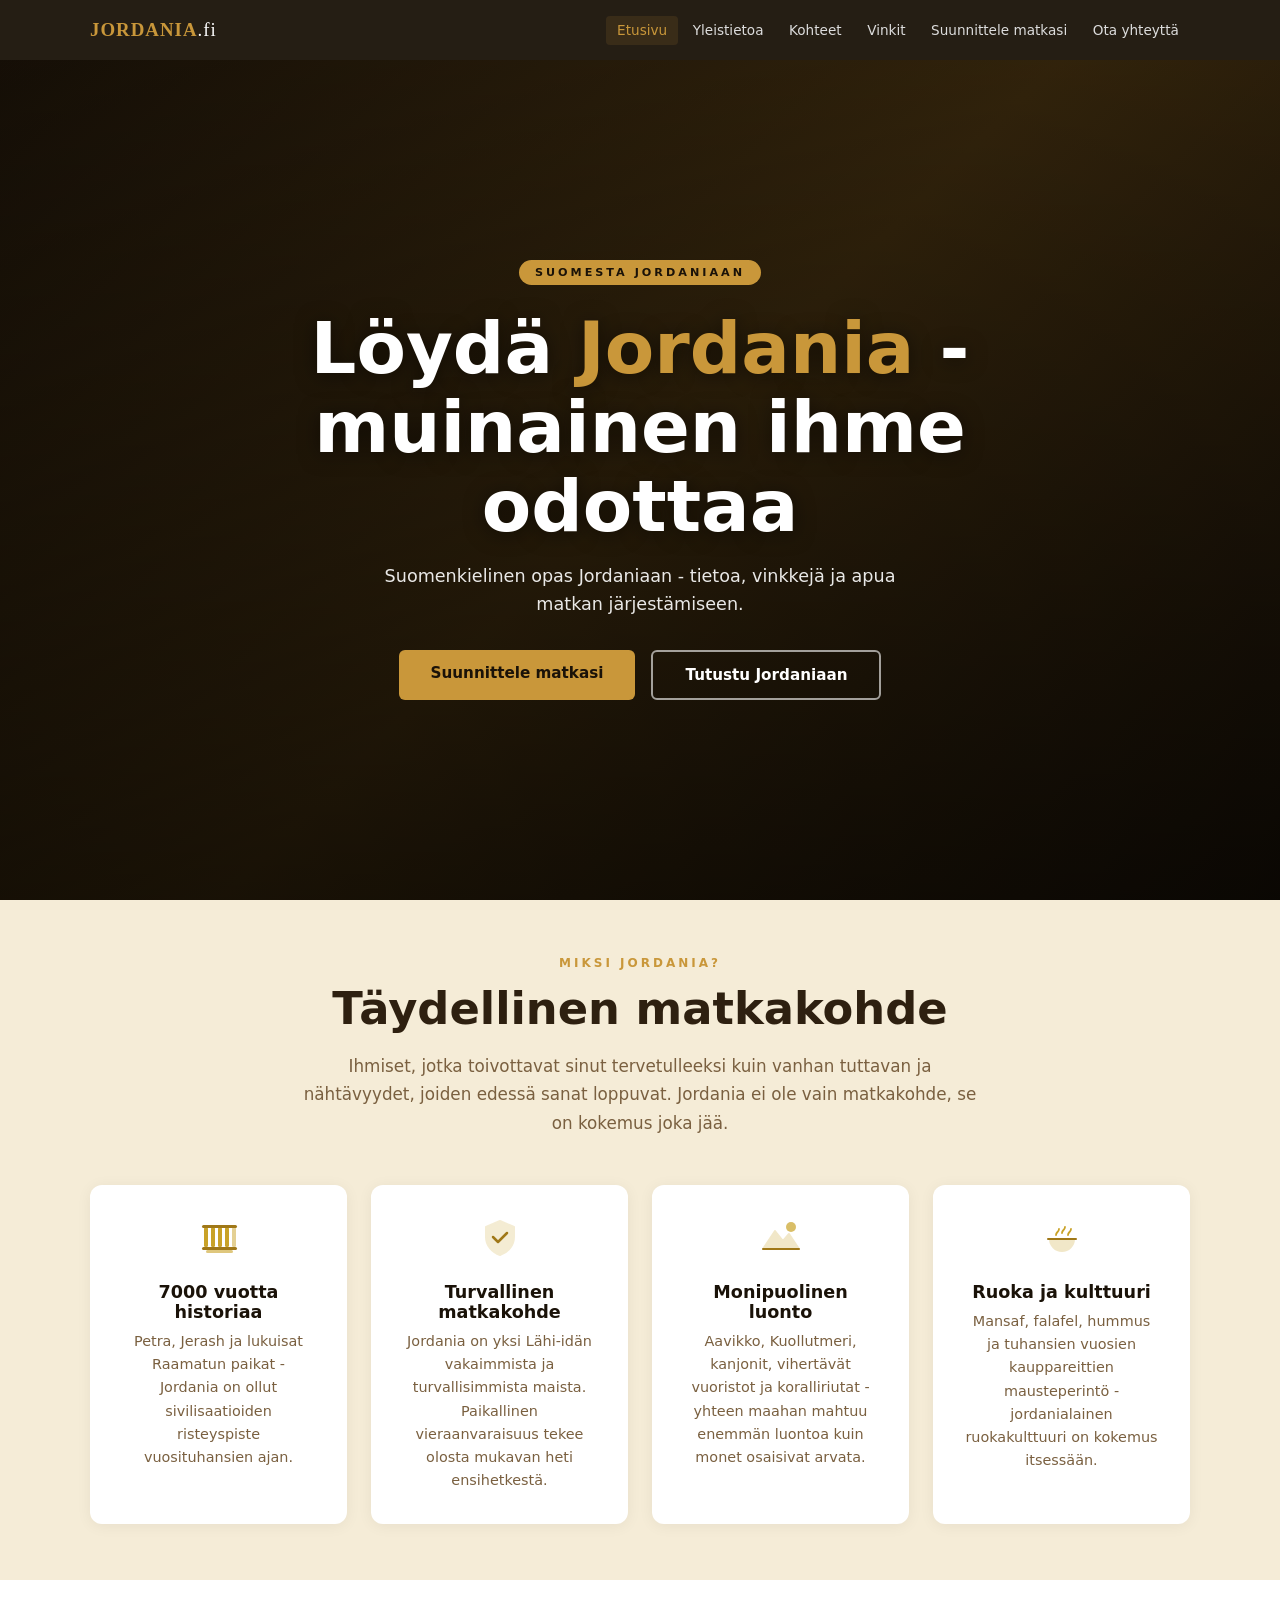
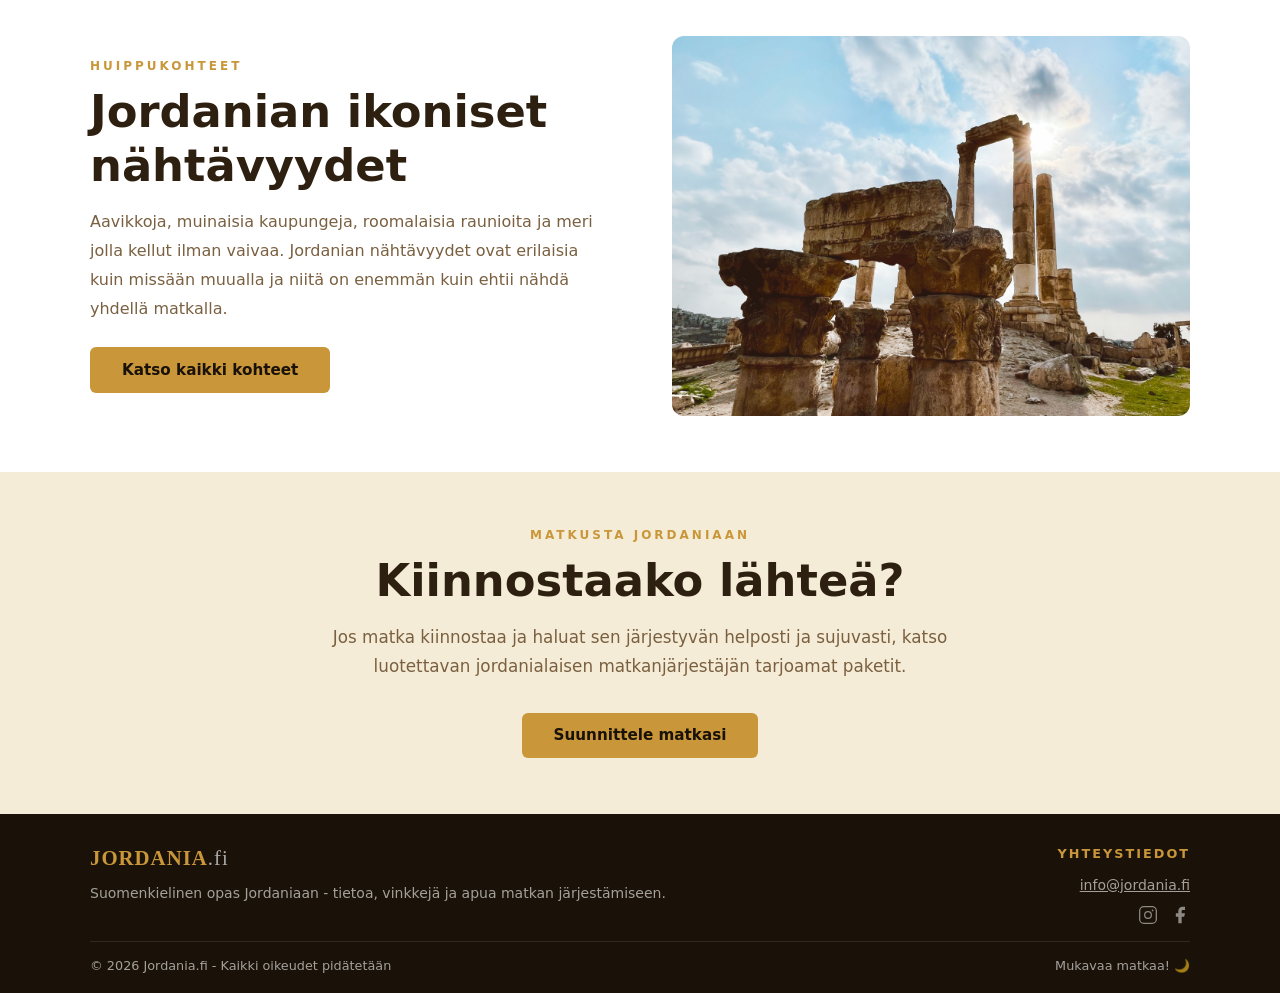
==== commit 9c31c46c: "updates" ====
--- a/index.html
+++ b/index.html
@@ -4,6 +4,29 @@
 <meta charset="UTF-8"/>
 <meta name="viewport" content="width=device-width,initial-scale=1.0"/>
 <title>Jordania.fi - Löydä Jordania</title>
+<meta name="description" content="Suomalaisille matkailijoille tehty opas Jordaniaan: nähtävyydet, käytännön vinkit, matkapaketit ja apu Jordanian matkan suunnitteluun."/>
+<meta name="robots" content="index,follow,max-image-preview:large"/>
+<meta name="author" content="Jordania.fi"/>
+<link rel="canonical" href="https://jordania.fi/index.html"/>
+<meta property="og:type" content="website"/>
+<meta property="og:locale" content="fi_FI"/>
+<meta property="og:site_name" content="Jordania.fi"/>
+<meta property="og:title" content="Jordania.fi - Löydä Jordania"/>
+<meta property="og:description" content="Suomalaisille matkailijoille tehty opas Jordaniaan: nähtävyydet, käytännön vinkit, matkapaketit ja apu Jordanian matkan suunnitteluun."/>
+<meta property="og:url" content="https://jordania.fi/index.html"/>
+<meta property="og:image" content="https://jordania.fi/images/index/citadel.jpg"/>
+<script type="application/ld+json">
+{
+  "@context": "https://schema.org",
+  "@type": "TravelAgency",
+  "name": "Jordania.fi",
+  "url": "https://jordania.fi/index.html",
+  "description": "Suomalaisille matkailijoille tehty opas Jordaniaan: nähtävyydet, käytännön vinkit, matkapaketit ja apu Jordanian matkan suunnitteluun.",
+  "inLanguage": "fi",
+  "areaServed": ["FI", "JO"],
+  "email": "info@jordania.fi"
+}
+</script>
 <link rel="icon" type="image/svg+xml" href="favicon.svg"/>
 <link rel="stylesheet" href="styles.css"/>
 </head>
@@ -129,7 +152,7 @@
           <p style="color:var(--muted);line-height:1.8;margin-bottom:1.5rem">Aavikkoja, muinaisia kaupungeja, roomalaisia raunioita ja meri jolla kellut ilman vaivaa. Jordanian nähtävyydet ovat erilaisia kuin missään muualla ja niitä on enemmän kuin ehtii nähdä yhdellä matkalla.</p>
           <a class="btn btn-gold" href="kohteet.html">Katso kaikki kohteet</a>
         </div>
-        <img src="images/index/citadel.jpg" alt="Ammanin Sitadelli" style="width:100%;height:380px;object-fit:cover;border-radius:12px">
+        <img src="images/index/citadel.jpg" alt="Ammanin sitadelli ja näkymä Jordanian pääkaupunkiin" style="width:100%;height:380px;object-fit:cover;border-radius:12px">
       </div>
     </div>
   </section>
@@ -159,7 +182,6 @@
         <div class="footer-social">
           <a href="#" aria-label="Instagram" class="social-icon"><svg xmlns="http://www.w3.org/2000/svg" viewBox="0 0 24 24" fill="none" stroke="currentColor" stroke-width="1.5" stroke-linecap="round" stroke-linejoin="round" width="20" height="20"><rect x="2" y="2" width="20" height="20" rx="5"/><circle cx="12" cy="12" r="4"/><circle cx="17.5" cy="6.5" r="1" fill="currentColor" stroke="none"/></svg></a>
           <a href="#" aria-label="Facebook" class="social-icon"><svg xmlns="http://www.w3.org/2000/svg" viewBox="0 0 24 24" fill="currentColor" width="20" height="20"><path d="M18 2h-3a5 5 0 0 0-5 5v3H7v4h3v8h4v-8h3l1-4h-4V7a1 1 0 0 1 1-1h3z"/></svg></a>
-          <a href="#" aria-label="WhatsApp" class="social-icon"><svg xmlns="http://www.w3.org/2000/svg" viewBox="0 0 24 24" fill="currentColor" width="20" height="20"><path d="M17.472 14.382c-.297-.149-1.758-.867-2.03-.967-.273-.099-.471-.148-.67.15-.197.297-.767.966-.94 1.164-.173.199-.347.223-.644.075-.297-.15-1.255-.463-2.39-1.475-.883-.788-1.48-1.761-1.653-2.059-.173-.297-.018-.458.13-.606.134-.133.298-.347.446-.52.149-.174.198-.298.298-.497.099-.198.05-.371-.025-.52-.075-.149-.669-1.612-.916-2.207-.242-.579-.487-.5-.669-.51-.173-.008-.371-.01-.57-.01-.198 0-.52.074-.792.372-.272.297-1.04 1.016-1.04 2.479 0 1.462 1.065 2.875 1.213 3.074.149.198 2.096 3.2 5.077 4.487.709.306 1.262.489 1.694.625.712.227 1.36.195 1.871.118.571-.085 1.758-.719 2.006-1.413.248-.694.248-1.289.173-1.413-.074-.124-.272-.198-.57-.347m-5.421 7.403h-.004a9.87 9.87 0 0 1-5.031-1.378l-.361-.214-3.741.982.998-3.648-.235-.374a9.86 9.86 0 0 1-1.51-5.26c.001-5.45 4.436-9.884 9.888-9.884 2.64 0 5.122 1.03 6.988 2.898a9.825 9.825 0 0 1 2.893 6.994c-.003 5.45-4.437 9.884-9.885 9.884m8.413-18.297A11.815 11.815 0 0 0 12.05 0C5.495 0 .16 5.335.157 11.892c0 2.096.547 4.142 1.588 5.945L.057 24l6.305-1.654a11.882 11.882 0 0 0 5.683 1.448h.005c6.554 0 11.89-5.335 11.893-11.893a11.821 11.821 0 0 0-3.48-8.413z"/></svg></a>
         </div>
       </div>
     </div>
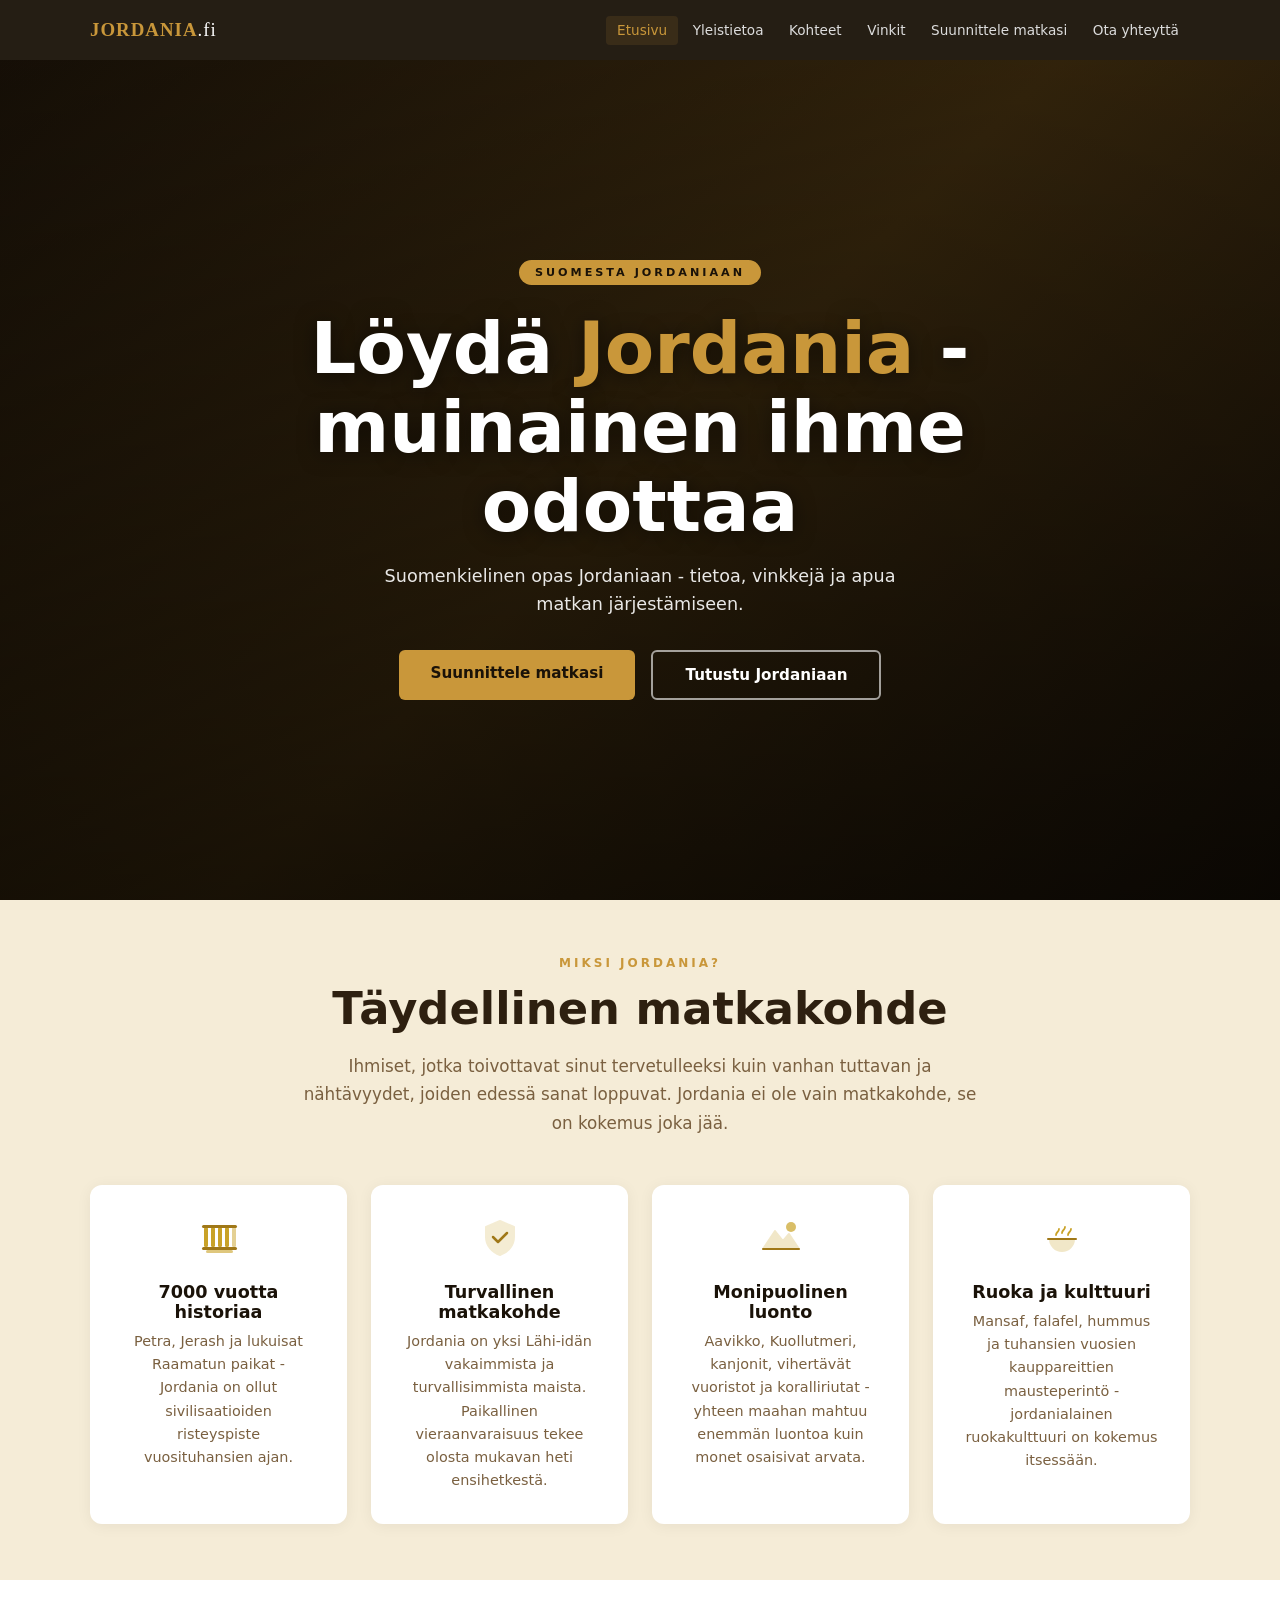
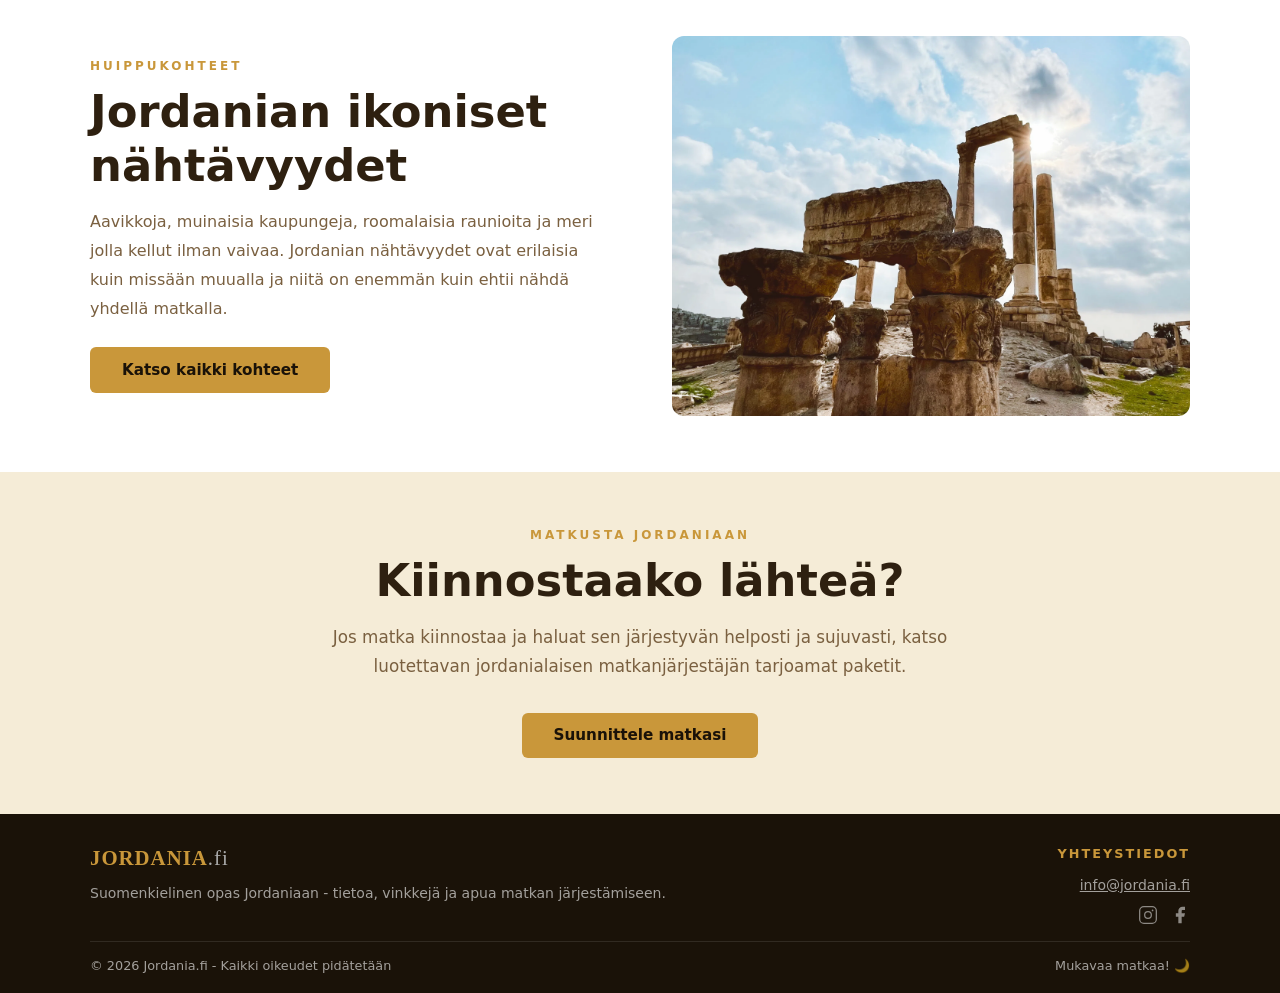
==== commit a6e9adf9: "Convert images to webp format" ====
--- a/index.html
+++ b/index.html
@@ -152,7 +152,7 @@
           <p style="color:var(--muted);line-height:1.8;margin-bottom:1.5rem">Aavikkoja, muinaisia kaupungeja, roomalaisia raunioita ja meri jolla kellut ilman vaivaa. Jordanian nähtävyydet ovat erilaisia kuin missään muualla ja niitä on enemmän kuin ehtii nähdä yhdellä matkalla.</p>
           <a class="btn btn-gold" href="kohteet.html">Katso kaikki kohteet</a>
         </div>
-        <img src="images/index/citadel.jpg" alt="Ammanin sitadelli ja näkymä Jordanian pääkaupunkiin" style="width:100%;height:380px;object-fit:cover;border-radius:12px">
+        <img src="images/index/citadel.webp" alt="Ammanin sitadelli ja näkymä Jordanian pääkaupunkiin" style="width:100%;height:380px;object-fit:cover;border-radius:12px">
       </div>
     </div>
   </section>
--- a/styles.css
+++ b/styles.css
@@ -218,3 +218,26 @@
     .history-row{grid-template-columns:1fr}
     .info-grid--img-first>img{order:0}
   }
+  @media (max-width:480px){
+    .places-grid, .pkg-grid{
+      grid-template-columns:1fr;
+      gap:1rem;
+      margin-top:1.5rem;
+    }
+    .place-card, .pkg-card{
+      width:100%;
+      max-width:100%;
+    }
+    .place-body, .pkg-body{
+      padding:1rem;
+    }
+    .place-img, .pkg-img{
+      height:180px;
+    }
+    .place-img img, .pkg-img img, .photo-ph img{
+      width:100%;
+      height:100%;
+      object-fit:cover;
+    }
+    section{padding-left:1.5rem;padding-right:1.5rem}
+  }
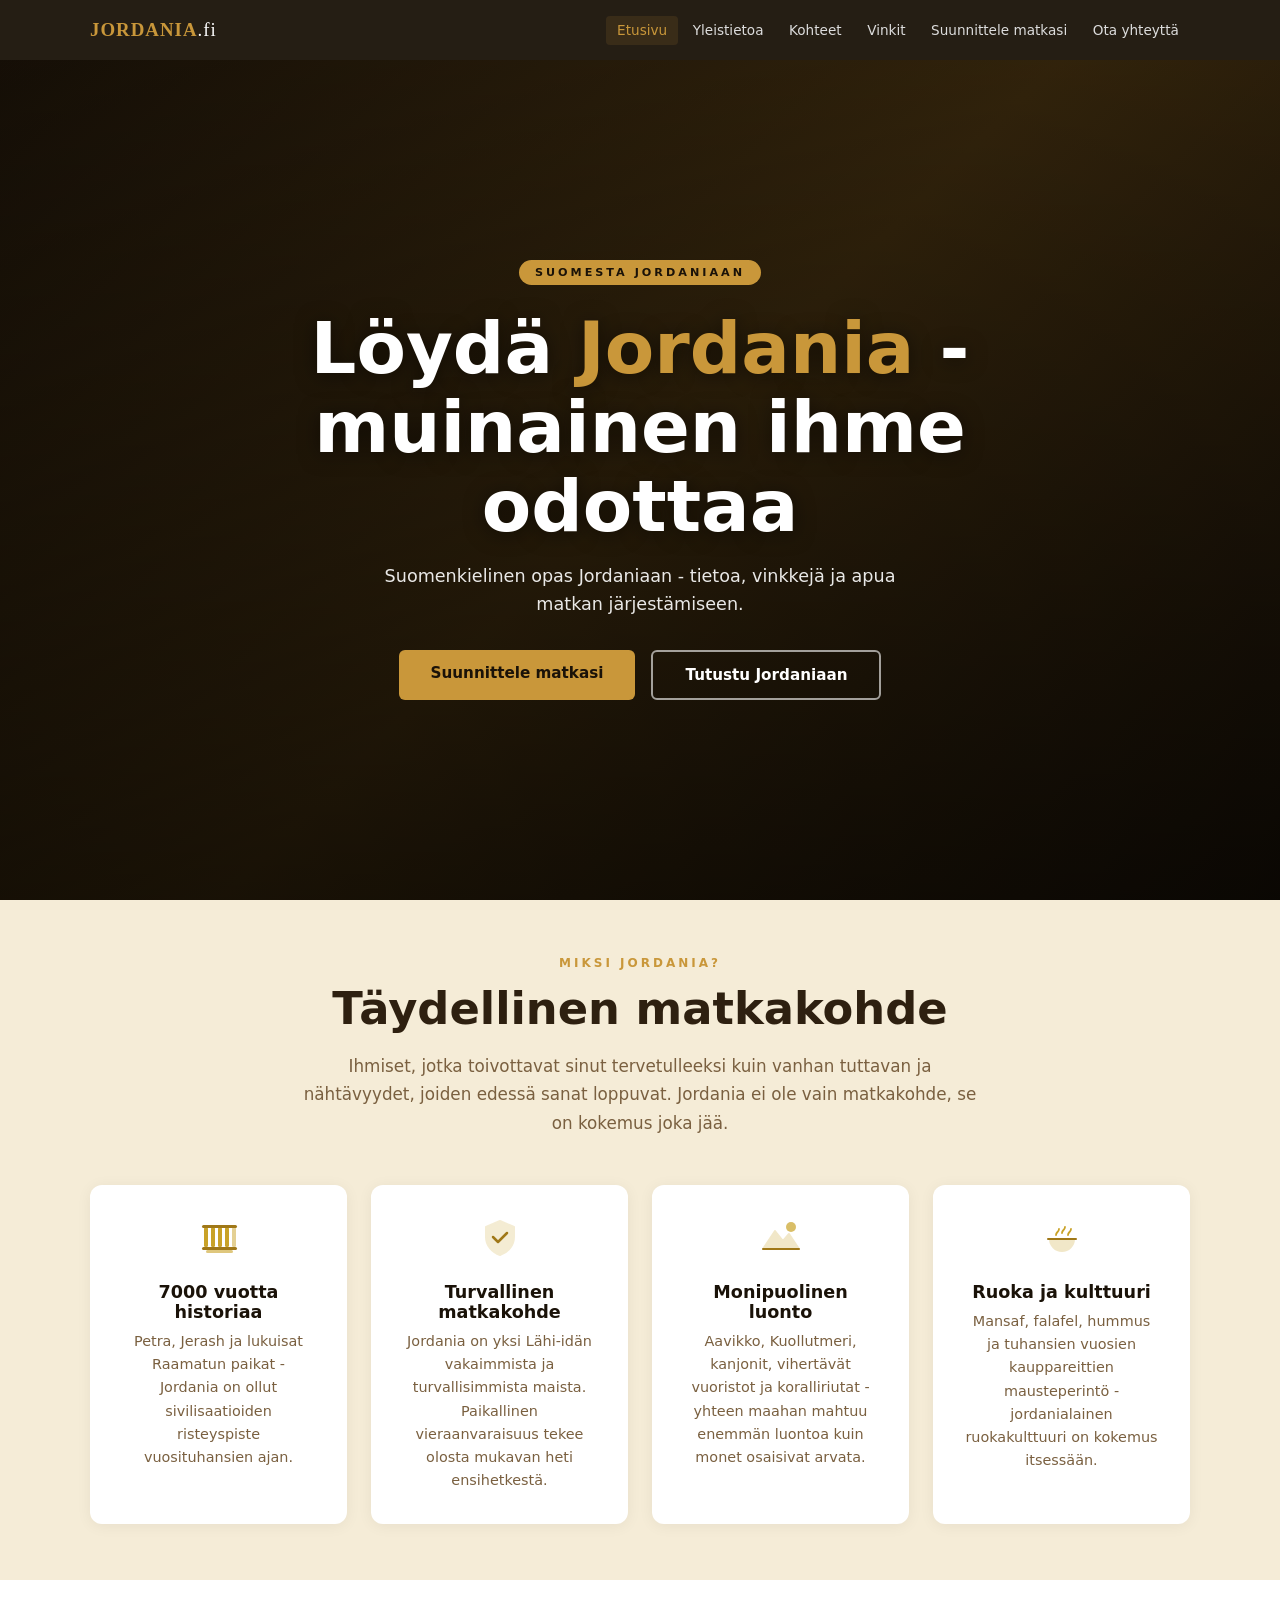
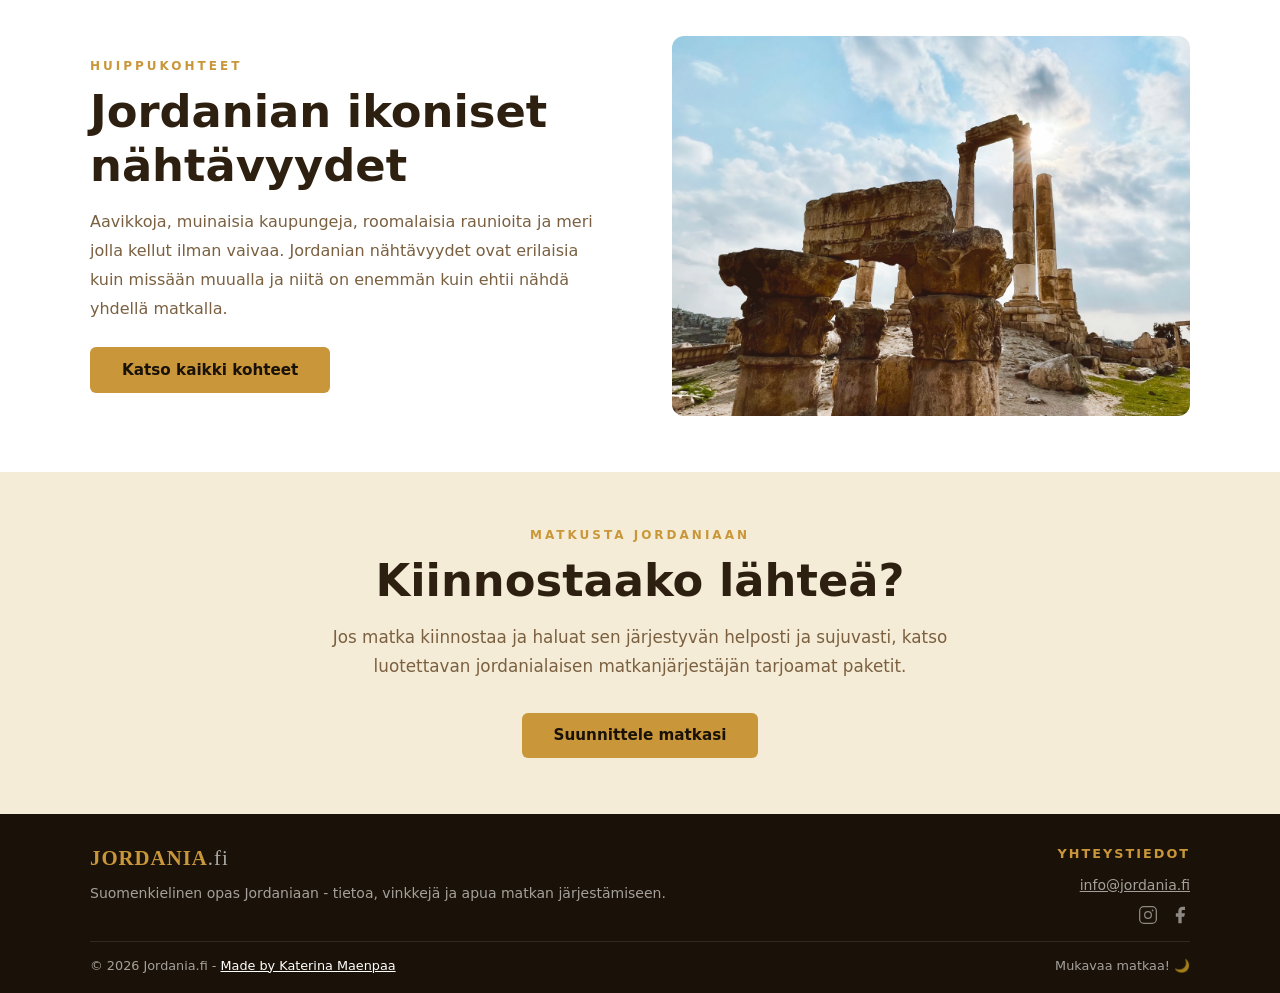
==== commit 1ac33e95: "Footer link colors and updates to yhteystiedot page" ====
--- a/index.html
+++ b/index.html
@@ -178,7 +178,7 @@
       </div>
       <div class="footer-col footer-col--right">
         <h4>Yhteystiedot</h4>
-        <a href="mailto:info@jordania.fi" class="footer-email">info@jordania.fi</a>
+        <a href="yhteystiedot.html" class="footer-email">info@jordania.fi</a>
         <div class="footer-social">
           <a href="#" aria-label="Instagram" class="social-icon"><svg xmlns="http://www.w3.org/2000/svg" viewBox="0 0 24 24" fill="none" stroke="currentColor" stroke-width="1.5" stroke-linecap="round" stroke-linejoin="round" width="20" height="20"><rect x="2" y="2" width="20" height="20" rx="5"/><circle cx="12" cy="12" r="4"/><circle cx="17.5" cy="6.5" r="1" fill="currentColor" stroke="none"/></svg></a>
           <a href="#" aria-label="Facebook" class="social-icon"><svg xmlns="http://www.w3.org/2000/svg" viewBox="0 0 24 24" fill="currentColor" width="20" height="20"><path d="M18 2h-3a5 5 0 0 0-5 5v3H7v4h3v8h4v-8h3l1-4h-4V7a1 1 0 0 1 1-1h3z"/></svg></a>
@@ -186,7 +186,7 @@
       </div>
     </div>
     <div class="footer-bottom">
-      <p>© 2026 Jordania.fi - Kaikki oikeudet pidätetään</p>
+      <p>© 2026 Jordania.fi - <a href="https://katerinamaenpaa.dev">Made by Katerina Maenpaa</a></p>
       <p>Mukavaa matkaa! 🌙</p>
     </div>
   </footer>
--- a/styles.css
+++ b/styles.css
@@ -186,6 +186,8 @@
   .footer-col ul li a:hover{color:var(--gold)}
   .footer-bottom{max-width:1100px;margin:1rem auto 0;padding-top:1rem;border-top:1px solid rgba(255,255,255,0.1);display:flex;justify-content:space-between;align-items:center;gap:0.75rem}
   .footer-bottom p{font-size:0.8rem}
+.footer-bottom a{color:#fff;text-decoration:underline;transition:color .2s}
+.footer-bottom a:hover{color:var(--gold)}
   .footer-col--right{text-align:right;display:flex;flex-direction:column;align-items:flex-end}
   .footer-email{color:rgba(255,255,255,0.6);text-decoration:underline;font-size:0.875rem;transition:color .2s;margin-bottom:0.75rem}
   .footer-email:hover{color:var(--gold)}
